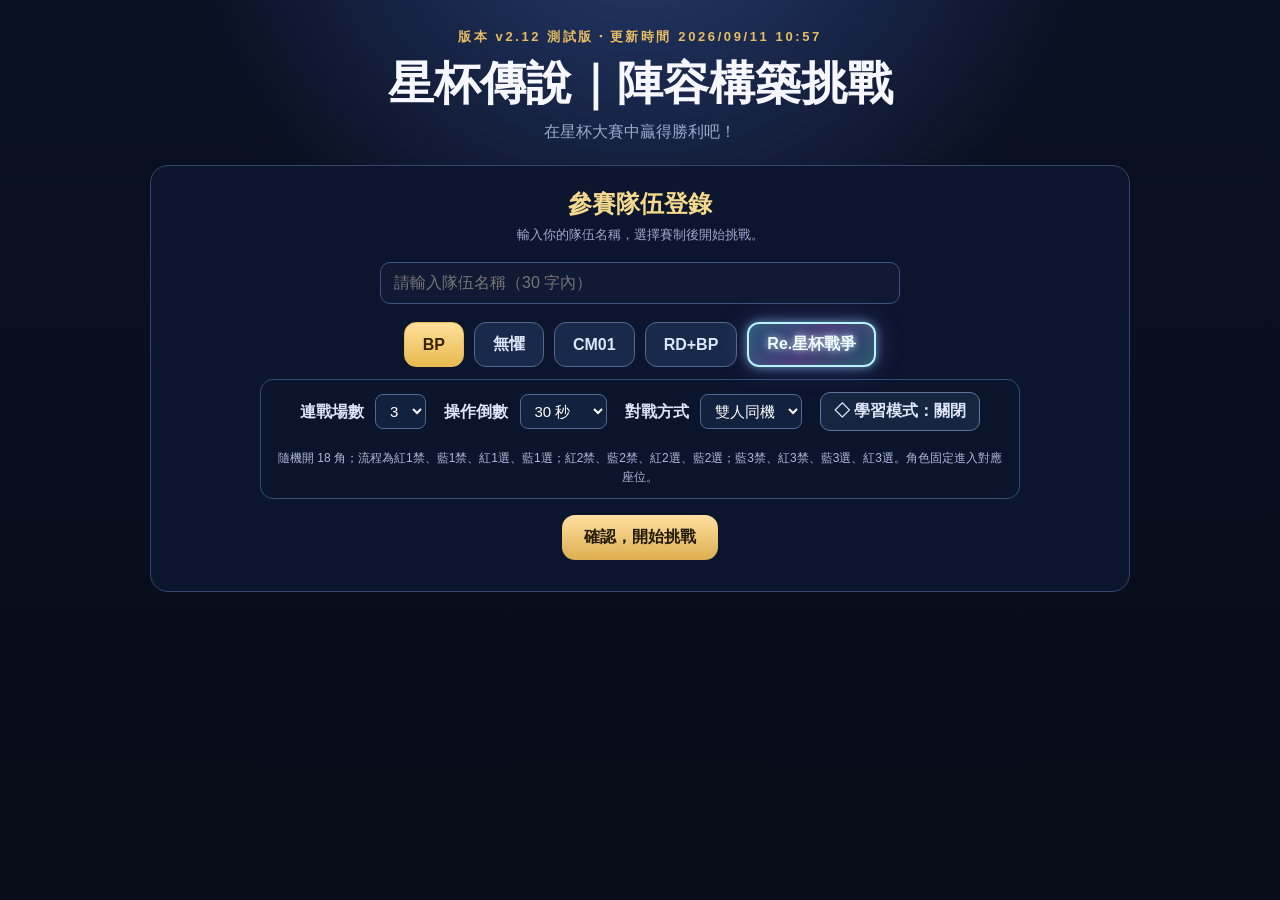
==== index.html @ fc9b41c1 "Normalize Re Cup team data and recover match loading (index.html)" ====
<!doctype html>
<html lang="zh-Hant">
<head>
<meta charset="utf-8">
<meta name="viewport" content="width=device-width,initial-scale=1">
<title>星杯傳說｜選角測試版 v2.12</title>
<style>
:root{--bg:#091022;--panel:#121c38;--line:#33456d;--gold:#e7bd63;--gold2:#ffe3a6;--text:#f7f8ff;--muted:#9da9ca;--green:#91e4bd}
*{box-sizing:border-box} body{margin:0;min-height:100vh;color:var(--text);font-family:-apple-system,BlinkMacSystemFont,"Segoe UI","Noto Sans TC","PingFang TC",sans-serif;background:radial-gradient(circle at 50% -15%,#293e73 0,transparent 38%),linear-gradient(180deg,#091022,#070c18)}
button{font:inherit} .app{max-width:1150px;margin:auto;padding:28px 18px 60px} header{text-align:center;margin-bottom:22px}
.eyebrow{color:var(--gold);font-size:13px;letter-spacing:.2em;font-weight:900} h1{font-size:clamp(28px,5vw,46px);margin:7px 0} header p{color:var(--muted);margin:0}
.panel{background:linear-gradient(180deg,rgba(20,31,61,.97),rgba(10,16,33,.98));border:1px solid rgba(255,255,255,.09);border-radius:22px;padding:20px;box-shadow:0 20px 70px rgba(0,0,0,.35)}
.topbar{display:flex;justify-content:space-between;gap:12px;align-items:center;flex-wrap:wrap} .round{font-size:22px;font-weight:950} .round span{color:var(--gold2)} .small{color:var(--muted);font-size:13px}
.offer-title{text-align:center;margin:25px 0 15px;color:var(--gold2);font-weight:900} .offers{display:grid;grid-template-columns:repeat(5,1fr);gap:14px}
.card{border:1px solid #35466f;background:linear-gradient(180deg,#1b294d,#111a33);border-radius:18px;padding:12px 9px;color:white;cursor:pointer;transition:.16s;position:relative}
.card:hover{transform:translateY(-4px);border-color:var(--gold)} .card.selected{border-color:var(--gold);box-shadow:0 0 0 3px rgba(231,189,99,.12)}
.avatar{width:100px;height:100px;border-radius:50%;overflow:hidden;margin:auto;border:3px solid #52638e;background:#25365e} .avatar img,.mini img,.final-card img{width:100%;height:100%;object-fit:cover}
.name{font-weight:950;text-align:center;margin-top:8px} .stat{font-size:11px;color:#aeb9d8;text-align:center;margin-top:5px} .pickmark{position:absolute;right:8px;top:8px;display:none;background:var(--gold);color:#241b08;border-radius:50%;width:25px;height:25px;place-items:center;font-weight:1000} .selected .pickmark{display:grid}
.divider{height:1px;background:linear-gradient(90deg,transparent,#42537e,transparent);margin:26px 0} .seat-title{font-weight:900;margin-bottom:12px}
.seats{display:grid;grid-template-columns:repeat(3,1fr);gap:14px} .seat{min-height:158px;border:1px dashed #46577d;border-radius:17px;padding:12px;display:flex;align-items:center;justify-content:center;text-align:center;background:rgba(5,9,20,.22)} .seat.available{border-color:var(--gold);cursor:pointer;background:rgba(231,189,99,.06)} .seat.available:hover{background:rgba(231,189,99,.12)} .seat.filled{border-style:solid}
.mini{width:74px;height:74px;border-radius:50%;overflow:hidden;margin:auto;border:2px solid #6576a3} .num{color:var(--gold);font-size:12px;font-weight:950} .sname{font-size:17px;font-weight:950;margin-top:6px} .instruction{text-align:center;min-height:28px;color:var(--gold2);font-weight:800;margin-top:17px}
.actions{display:flex;justify-content:center;gap:12px;margin-top:18px} .btn{border:0;border-radius:13px;padding:12px 22px;font-weight:950;cursor:pointer} .primary{background:linear-gradient(180deg,#ffe0a0,#dcae50);color:#231a08} .secondary{background:#263556;color:#f3f6ff;border:1px solid #50618d} .hidden{display:none!important}
.final-team{display:grid;grid-template-columns:repeat(3,1fr);gap:12px;margin:22px auto;max-width:680px} .final-card{border:1px solid #394b74;border-radius:15px;padding:11px;background:#151f3c;text-align:center} .final-card img{width:70px;height:70px;border-radius:50%;border:2px solid #697ba7}
.score-ring{width:190px;height:190px;border-radius:50%;margin:20px auto 14px;display:grid;place-items:center;position:relative;background:conic-gradient(var(--gold) var(--pct),#24304d 0)} .score-ring:after{content:"";position:absolute;inset:12px;border-radius:50%;background:#101936} .score-number{position:relative;z-index:2;font-size:50px;font-weight:1000;color:var(--gold2)} .score-number small{font-size:19px;color:var(--muted)} .grade{font-size:28px;font-weight:1000;text-align:center} .feedback{max-width:720px;margin:10px auto;color:#c4cdec;line-height:1.7;text-align:center}
.breakdown{max-width:690px;margin:22px auto} .row{display:grid;grid-template-columns:125px 1fr 48px;gap:10px;align-items:center;margin:11px 0} .bar{height:9px;background:#25314d;border-radius:99px;overflow:hidden} .fill{height:100%;background:linear-gradient(90deg,#9ca9ca,#e7bd63)} .formula{max-width:760px;margin:18px auto 0;padding:13px;border-radius:12px;background:#0c142c;color:#8f9dbc;font-size:12px;line-height:1.6;text-align:center}
@media(max-width:760px){.offers{grid-template-columns:repeat(2,1fr)}.offers .card:last-child{grid-column:1/-1;max-width:50%;width:100%;justify-self:center}.seats,.final-team{grid-template-columns:1fr}}

.team-choice{display:flex;justify-content:center;gap:14px;margin:20px 0 6px;flex-wrap:wrap}
.team-btn{min-width:150px;padding:13px 24px;border-radius:14px;border:2px solid transparent;font-weight:950;cursor:pointer;color:#fff;transition:.16s}
.team-btn.red{background:linear-gradient(180deg,#7b2331,#43131d);border-color:#a94555}
.team-btn.blue{background:linear-gradient(180deg,#244d85,#122b50);border-color:#4d75ad}
.team-btn.active{box-shadow:0 0 0 3px rgba(255,255,255,.12),0 8px 22px rgba(0,0,0,.28);transform:translateY(-2px)}
.team-btn.red.active{border-color:#ff8b9e}.team-btn.blue.active{border-color:#79b6ff}
.team-note{text-align:center;color:#97a5c7;font-size:12px;margin-top:7px}
.table-wrap{margin-top:22px}.table-label{text-align:center;font-weight:900;color:var(--gold2);margin-bottom:12px}
.seat-map{position:relative;width:min(760px,92vw);aspect-ratio:1.18/1;margin:0 auto 26px}
.seat-orbit{position:absolute;inset:8% 8% 7%;border:10px solid rgba(231,189,99,.18);border-radius:50%}
.turn-arrow{position:absolute;left:45%;bottom:2.5%;font-size:38px;color:rgba(231,189,99,.72);transform:rotate(-8deg)}
.map-seat{position:absolute;width:118px;min-height:118px;border-radius:50%;transform:translate(-50%,-50%);display:flex;align-items:center;justify-content:center;text-align:center;border:3px solid;box-shadow:0 10px 24px rgba(0,0,0,.28);padding:8px;z-index:2}
.map-seat.red{background:linear-gradient(180deg,#762536,#40141e);border-color:#cf6677}
.map-seat.blue{background:linear-gradient(180deg,#26558f,#132e56);border-color:#6697d2}
.map-seat.mine{box-shadow:0 0 0 5px rgba(231,189,99,.25),0 10px 24px rgba(0,0,0,.3);border-color:var(--gold)}
.map-seat.available{cursor:pointer;animation:pulseSeat 1.5s ease-in-out infinite}.map-seat.available:hover{filter:brightness(1.15)}
.map-seat .seat-avatar{width:54px;height:54px;border-radius:50%;overflow:hidden;margin:0 auto 3px;border:2px solid rgba(255,255,255,.6)}
.map-seat .seat-avatar img{width:100%;height:100%;object-fit:cover}
.map-seat .seat-code{font-size:13px;font-weight:1000}.map-seat .seat-char{font-size:12px;font-weight:850;margin-top:2px;white-space:nowrap;overflow:hidden;text-overflow:ellipsis;max-width:94px}
.first-tag{position:absolute;top:-13px;left:50%;transform:translateX(-50%);white-space:nowrap;padding:3px 9px;border-radius:999px;background:#f1c86a;color:#281b05;font-size:9px;font-weight:1000;letter-spacing:.05em;border:2px solid #ffe7a6}
.map-seat.opp{opacity:.50;filter:saturate(.55)}.map-seat.opp .seat-char{color:#bbc4dd}
.pos-r1{left:73%;top:82%}.pos-b1{left:91%;top:50%}.pos-b2{left:73%;top:17%}.pos-r2{left:27%;top:17%}.pos-b3{left:9%;top:50%}.pos-r3{left:27%;top:82%}
.map-center{position:absolute;left:50%;top:50%;transform:translate(-50%,-50%);width:36%;height:26%;border-radius:50%;display:flex;flex-direction:column;align-items:center;justify-content:center;border:2px solid #46577d;background:rgba(10,17,35,.84);text-align:center;padding:12px}
.map-center b{color:var(--gold2);font-size:18px}.map-center span{color:#8897bb;font-size:11px;margin-top:5px}
@keyframes pulseSeat{0%,100%{box-shadow:0 0 0 3px rgba(231,189,99,.18)}50%{box-shadow:0 0 0 8px rgba(231,189,99,.05)}}
@media(max-width:650px){.seat-map{width:96vw;margin-left:50%;transform:translateX(-50%);aspect-ratio:1/1}.map-seat{width:86px;min-height:86px;padding:5px}.map-seat .seat-avatar{width:40px;height:40px}.map-seat .seat-code{font-size:11px}.map-seat .seat-char{font-size:10px;max-width:70px}.first-tag{font-size:7px;padding:2px 5px}.seat-orbit{border-width:6px}.map-center{width:34%;height:24%}.map-center b{font-size:13px}.map-center span{font-size:9px}}


.profile-panel{max-width:980px;margin:0 auto 18px;padding:22px;border:1px solid #34466e;border-radius:18px;background:rgba(12,22,46,.94)}
.profile-panel h2{text-align:center;margin:0 0 6px;color:#f5d98c}
.profile-panel .sub{text-align:center;color:#9da9ca;font-size:13px;margin-bottom:18px}
.profile-name{display:flex;gap:10px;max-width:520px;margin:0 auto 18px}
.profile-name input{flex:1;background:#101a34;border:1px solid #40537e;border-radius:10px;color:#fff;padding:11px 13px;font-size:16px}
.favorite-title{text-align:center;font-weight:900;margin-bottom:10px}
.favorite-grid{display:grid;grid-template-columns:repeat(auto-fit,minmax(86px,1fr));gap:9px;max-height:390px;overflow:auto;padding:4px}
.favorite-card{border:1px solid #33466f;background:#15213f;border-radius:12px;color:#fff;padding:8px 5px;cursor:pointer;text-align:center}
.favorite-card img{width:58px;height:58px;border-radius:50%;object-fit:cover;background:#26385f}
.favorite-card span{display:block;font-size:12px;margin-top:5px;font-weight:800}
.favorite-card.selected{border-color:#e7bd63;box-shadow:0 0 0 2px rgba(231,189,99,.18);background:#243052}
.profile-actions{text-align:center;margin-top:16px}
.player-score-title{text-align:center;font-size:17px;font-weight:900;color:#e7edf9;margin:14px auto 2px;line-height:1.55}
.history-wall{display:block;margin-top:8px;color:#d6b76c;font-weight:850}
.feedback.tier-gold,.feedback.tier-silver,.feedback.tier-bronze{display:block;width:fit-content;max-width:min(820px,90%);margin:8px auto 14px;padding:8px 18px 9px;border-radius:10px;line-height:1.45;text-align:center}
.feedback.tier-gold{color:#FFD76A;border:1.5px solid rgba(255,215,106,.82);background:rgba(255,215,106,.075);box-shadow:0 0 12px rgba(255,215,106,.13)}
.feedback.tier-silver{color:#F1F5FC;border:1.5px solid rgba(207,221,241,.78);background:rgba(207,221,241,.075);box-shadow:0 0 12px rgba(207,221,241,.12)}
.feedback.tier-bronze{color:#D99355;border:1.5px solid rgba(217,147,85,.82);background:rgba(217,147,85,.075);box-shadow:0 0 12px rgba(217,147,85,.12)}


.restart-actions{margin-bottom:0!important}
.restart-help{
  position:relative;
  display:block;
  clear:both;
  width:100%;
  box-sizing:border-box;
  text-align:center;
  color:#8f9bbb;
  font-size:11px;
  line-height:1.65;
  margin:10px auto 18px;
  padding:0 16px;
}


.bond-dialogue{
  min-height:18px;
  margin:2px auto 12px;
  padding:0 18px;
  text-align:center;
  font-size:12px;
  line-height:1.55;
  color:#8795b8;
  font-weight:500;
  max-width:820px;
}
.bond-dialogue:empty{display:none}
.final-card.team-red{
  background:linear-gradient(180deg,rgba(91,22,35,.96),rgba(50,17,28,.96));
  border:1.5px solid #b64b5b;
  box-shadow:0 0 0 1px rgba(182,75,91,.12), inset 0 0 24px rgba(145,37,52,.15);
}
.final-card.team-blue{
  background:linear-gradient(180deg,rgba(18,48,88,.96),rgba(13,31,61,.96));
  border:1.5px solid #3e73b6;
  box-shadow:0 0 0 1px rgba(62,115,182,.12), inset 0 0 24px rgba(45,98,165,.14);
}
.final-card.team-red img{border-color:#d46a75}
.final-card.team-blue img{border-color:#5b8fce}
.final-card .team-seat-label{
  color:#f0c75b;
  font-size:18px;
  line-height:1;
  font-weight:1000;
  letter-spacing:.05em;
  margin-bottom:8px;
}


.mode-switch{display:flex;gap:10px;justify-content:center;margin:14px auto 12px;flex-wrap:wrap}
.mode-btn{border:1px solid #53678f;background:#18294a;color:#dce5fa;border-radius:12px;padding:10px 18px;font-weight:800;cursor:pointer}
.mode-btn.active{background:linear-gradient(180deg,#ffe09a,#e8b94f);color:#342307;border-color:#e9bc57}
.chain-config{max-width:600px;margin:8px auto 14px;padding:12px 14px;border:1px solid #334b76;border-radius:13px;background:rgba(9,20,42,.45)}
.chain-config.hidden{display:none}
.chain-config-row{display:flex;align-items:center;justify-content:center;gap:10px;flex-wrap:wrap}
.chain-config select,.chain-config input{font-size:15px;padding:7px 9px;border-radius:8px;border:1px solid #53678f;background:#101f3d;color:#fff}
.chain-status{max-width:900px;margin:0 auto 13px;padding:10px 14px;border:1px solid #405986;border-radius:12px;background:rgba(8,18,38,.72);color:#d7e0f4;text-align:center}
.chain-status b{color:#f0c75b}
.chain-result{max-width:900px;margin:14px auto;padding:15px;border:1px solid #405986;border-radius:14px;background:rgba(8,18,38,.76)}
.chain-battle{display:grid;grid-template-columns:1fr auto 1fr;gap:12px;align-items:center;margin:12px 0}
.chain-side{padding:11px;border:1px solid #405986;border-radius:12px;text-align:center}
.chain-side.player{background:rgba(37,76,132,.18)}
.chain-side.cpu{background:rgba(121,45,62,.16)}
.chain-avatars{display:flex;justify-content:center;gap:6px;margin:7px 0}
.chain-avatars img{width:48px;height:48px;object-fit:cover;border-radius:50%;border:2px solid #6176a5}
.chain-score{font-size:32px;font-weight:1000;color:#ffe09a}
.chain-vs{font-weight:1000;color:#8795b8}
.chain-win{color:#f0c75b;font-weight:900}
.chain-lose{color:#ff91a3;font-weight:900}
.chain-history{max-width:900px;margin:14px auto}
.chain-history table{width:100%;border-collapse:collapse;font-size:13px}
.chain-history th,.chain-history td{border-bottom:1px solid #263a60;padding:8px 5px;text-align:center}
.chain-history th{color:#f0c75b}
@media(max-width:760px){
 .chain-battle{grid-template-columns:1fr;gap:6px}.chain-vs{display:none}
 .chain-history{overflow-x:auto}.chain-history table{min-width:560px}
}


.chain-opponent-msg{
  min-height:28px;margin:8px auto 4px;text-align:center;
  color:#ffb8c4;font-size:15px;font-weight:900;letter-spacing:.02em
}
.chain-trash{
  margin:12px auto 4px;padding:12px 14px;max-width:720px;
  border-radius:10px;background:rgba(255,255,255,.035);
  color:#cbd5ec;text-align:center
}
.chain-main-comment{
  color:#f3f5fb;font-size:20px;line-height:1.5;font-weight:900;
  margin:0 auto 8px;
}
.chain-role-talks{
  color:#8795b8;font-size:12px;line-height:1.65;font-weight:500;
}
.chain-role-talks div{margin:1px 0}
@media(max-width:760px){
 .chain-main-comment{font-size:18px}
 .chain-role-talks{font-size:11px}
}
.chain-final-summary{
  margin:16px auto 4px;max-width:720px;padding:16px 14px;
  border:1px solid #53678f;border-radius:14px;background:rgba(12,27,55,.78);text-align:center
}
.chain-final-score{font-size:54px;font-weight:1000;color:#ffe09a;line-height:1}
.chain-final-grade{font-size:25px;font-weight:1000;color:#fff;margin-top:8px}
.chain-final-talk{font-size:14px;color:#cbd5ec;line-height:1.5;margin-top:9px}
@media(max-width:760px){
 .chain-opponent-msg{font-size:13px}
 .chain-final-score{font-size:46px}
}


/* 6連選 V3：對方選角時固定版面，避免畫面跳動 */
#draftArea{position:relative}
#offers{
  min-height:170px;
  align-content:start;
}
#offers.cpu-waiting{
  pointer-events:none;
  opacity:.42;
  filter:saturate(.75);
}
.chain-turn-overlay{
  position:absolute;
  left:50%;
  transform:translateX(-50%);
  top:56px;
  z-index:20;
  min-width:260px;
  max-width:80%;
  padding:10px 16px;
  border:1px solid #5a6d95;
  border-radius:12px;
  background:rgba(7,16,31,.94);
  color:#f7f8ff;
  font-size:15px;
  font-weight:900;
  text-align:center;
  box-shadow:0 10px 28px rgba(0,0,0,.28);
}
.chain-turn-overlay.hidden{display:none}
@media(max-width:760px){
  #offers{min-height:400px}
  .chain-turn-overlay{top:44px;font-size:13px;min-width:220px}
}


.chain-top-status{position:absolute;right:18px;top:14px;z-index:5;padding:7px 10px;border:1px solid #405986;border-radius:10px;background:rgba(7,16,31,.78);color:#cbd5ec;font-size:12px;font-weight:800}
.chain-top-status b{color:#f0c75b}.chain-side.red{background:rgba(110,27,43,.25);border-color:#a84557}.chain-side.blue{background:rgba(24,67,119,.25);border-color:#3d78bc}
.chain-side .side-title{font-weight:900;color:#f7f8ff}.chain-side .side-result{font-size:12px;margin-top:4px;font-weight:900}.chain-side .side-result.win{color:#f0c75b}.chain-side .side-result.lose{color:#ff91a3}.chain-side .side-result.draw{color:#cbd5ec}
.chain-score-detail{font-size:11px;color:#8795b8;margin-top:4px}.chain-history .mini-team{display:flex;justify-content:center;gap:3px;min-width:112px}.chain-history .mini-team img{width:25px;height:25px;object-fit:cover;border-radius:50%;border:1px solid #60749e}
.chain-final-summary .final-formula-note{font-size:11px;color:#7f8dad;margin-top:8px;line-height:1.45}.chain-save-wrap{margin-top:12px}
@media(max-width:760px){.chain-top-status{position:static;margin:0 auto 8px;width:max-content;max-width:92%;text-align:center}}

/* 6連選 V5：隊名、我方細框、賽事總結 */
.chain-side.mine-side{box-shadow:inset 0 0 0 1px rgba(240,199,91,.82)}
.chain-history .mine-cell{
  position:relative;
  box-shadow:inset 0 0 0 .7px rgba(240,199,91,.92);
  border-radius:4px;
}
.chain-history .mine-score{
  box-shadow:inset 0 0 0 .7px rgba(240,199,91,.92);
  border-radius:4px;
}
.chain-team-name{font-size:12px;font-weight:900;margin-top:2px}
.chain-team-name.red{color:#ff9dad}.chain-team-name.blue{color:#8fc5ff}
.chain-final-story{
  max-width:820px;margin:14px auto 0;padding:13px 15px;border-top:1px solid #2b4068;
  color:#cbd5ec;font-size:13px;line-height:1.72;text-align:left
}
.chain-rank{
  margin:12px auto 4px;font-size:20px;font-weight:1000;color:#f0c75b;text-align:center
}
.chain-rank strong{font-size:30px;color:#ffe09a}
.chain-rank-note{font-size:12px;color:#8e9aba;text-align:center;margin-top:5px}


/* V9 Mobile layout */
@media(max-width:640px){
 .app{padding:12px 8px 36px}
 .panel{padding:12px;border-radius:15px}
 header{margin-bottom:12px}.eyebrow{font-size:10px;letter-spacing:.09em}
 h1{font-size:28px}
 .offers{grid-template-columns:repeat(2,minmax(0,1fr));gap:8px}
 .card{padding:8px 4px;border-radius:12px}.avatar{width:72px;height:72px}.name{font-size:13px}
 .favorite-grid{grid-template-columns:repeat(4,minmax(0,1fr));gap:6px;max-height:52vh}
 .favorite-card{min-width:0;padding:6px 2px}.favorite-card img{width:46px;height:46px}.favorite-card span{font-size:10px}
 .final-team{grid-template-columns:repeat(3,minmax(0,1fr));gap:6px}.final-card{padding:7px 3px}.final-card img{width:52px;height:52px}
 .score-ring{width:160px;height:160px}
 .chain-result{padding:9px;margin:8px auto}.chain-side{padding:8px 5px}.chain-avatars img{width:42px;height:42px}
 .chain-history{overflow-x:auto;-webkit-overflow-scrolling:touch}.chain-history table{min-width:520px;font-size:11px}
 .chain-main-comment{font-size:18px}.chain-role-talks{font-size:11px}
 .profile-actions{display:flex;flex-wrap:wrap;justify-content:center;gap:8px}
 .profile-actions .btn{min-width:0}
}
@media(max-width:390px){
 .favorite-grid{grid-template-columns:repeat(3,minmax(0,1fr))}
 .offers{grid-template-columns:repeat(2,minmax(0,1fr))}
 .chain-avatars img{width:38px;height:38px}
}


.chain-history td{position:relative}
.match-mark{position:absolute;right:6px;bottom:5px;display:block;font-size:20px;line-height:1;background:none;border:0;outline:0;box-shadow:none}
.match-mark.win{color:inherit}
.match-mark.lose{color:inherit}
.match-mark.draw{color:inherit}
@media(max-width:640px){
 .match-mark{position:absolute;right:6px;bottom:5px;display:block;font-size:20px;line-height:1;background:none;border:0;outline:0;box-shadow:none}
}

.gap-verdict{font-size:22px;font-weight:800;color:#f4f6ff;margin:0 0 10px;line-height:1.4}

.favorite-draft-badge{
 position:absolute;left:16px;top:14px;z-index:12;
 display:flex;align-items:center;gap:8px;padding:6px 10px 6px 6px;
 border:1px solid rgba(240,199,91,.55);border-radius:999px;
 background:rgba(8,19,42,.88);box-shadow:0 6px 20px rgba(0,0,0,.22);
 color:#ffe09a;font-size:12px;font-weight:900;backdrop-filter:blur(5px)
}
.favorite-draft-badge img{
 width:38px;height:38px;border-radius:50%;object-fit:cover;
 border:2px solid #f0c75b
}
.favorite-draft-badge .fav-mini-label{font-size:9px;color:#9eabd0;display:block;font-weight:700}
@media(max-width:640px){
 .favorite-draft-badge{left:8px;top:8px;padding:4px 8px 4px 4px;font-size:10px}
 .favorite-draft-badge img{width:30px;height:30px}
}


.aud-line{margin:3px 0;font-size:12px;line-height:1.55}
.aud-line.normal{color:#8f9bbb}
.aud-line.bond{color:#a9dcff;text-shadow:0 0 10px rgba(105,184,255,.16)}
.aud-line.achievement.gold{color:#ffd76a;font-weight:900}
.aud-line.achievement.silver{color:#e1e7f3;font-weight:900}
.aud-line.achievement.bronze{color:#d9a46e;font-weight:900}
.achievement-list{margin:16px auto 6px;max-width:780px;text-align:left}
.achievement-list-title{text-align:center;color:#cbd5ec;font-weight:900;margin-bottom:8px}
.achievement-box{padding:9px 12px;border-radius:9px;margin:7px 0;font-weight:900}
.achievement-box.gold{color:#ffd76a;border:1px solid #d7a928;background:rgba(196,145,21,.08)}
.achievement-box.silver{color:#e6ebf5;border:1px solid #9da9bd;background:rgba(180,190,205,.06)}
.achievement-box.bronze{color:#e0a36b;border:1px solid #a76e3f;background:rgba(156,86,36,.07)}


.champion-celebration{
 position:relative;overflow:hidden;margin:0 auto 18px;padding:20px 16px 18px;
 border:1px solid rgba(255,215,94,.65);border-radius:18px;
 background:radial-gradient(circle at 50% 32%,rgba(255,207,75,.20),rgba(13,32,67,.05) 48%,rgba(5,15,32,.0) 72%);
 box-shadow:0 0 32px rgba(255,195,48,.13),inset 0 0 26px rgba(255,215,90,.06);
 text-align:center
}
.champion-title{font-size:28px;font-weight:1000;color:#ffe28b;text-shadow:0 0 18px rgba(255,206,75,.42)}
.champion-sub{font-size:13px;color:#f5d99a;margin-top:3px}
.champion-visual{display:flex;align-items:center;justify-content:center;gap:18px;margin:12px 0 4px}
.champion-cup{width:118px;height:138px;object-fit:contain;filter:drop-shadow(0 0 16px rgba(255,196,42,.38));animation:cupFloat 2.3s ease-in-out infinite}
.champion-fav-wrap{position:relative}
.champion-fav{width:92px;height:92px;object-fit:cover;border-radius:50%;border:3px solid #f4c850;box-shadow:0 0 22px rgba(255,210,71,.33)}
.champion-fav-name{color:#fff1bd;font-weight:900;margin-top:6px}
.champion-spark{position:absolute;color:#ffd35b;animation:spark 1.8s ease-in-out infinite;opacity:.5}
@keyframes cupFloat{0%,100%{transform:translateY(0) rotate(-1deg)}50%{transform:translateY(-8px) rotate(1deg)}}
@keyframes spark{0%,100%{transform:scale(.7);opacity:.25}50%{transform:scale(1.35);opacity:1}}
@media(max-width:640px){
 .champion-title{font-size:22px}.champion-cup{width:90px;height:108px}.champion-fav{width:70px;height:70px}
 .champion-visual{gap:10px}
}


.test-effect-banner{
 margin:0 auto 12px;max-width:900px;padding:9px 14px;border-radius:12px;
 border:1px solid rgba(197,132,255,.55);background:rgba(91,44,140,.15);
 color:#e9d7ff;text-align:center;font-weight:900;font-size:13px
}
.test-effect-guide{
 margin:4px auto 12px;max-width:820px;padding:11px 14px;border-radius:12px;
 border:1px solid rgba(255,205,84,.55);background:rgba(255,201,56,.07);
 color:#fff1b8;text-align:center;line-height:1.55
}
.test-effect-guide .test-title{font-weight:1000;color:#ffd969;font-size:15px}
.test-effect-guide .test-seats{margin-top:5px;color:#dce6ff;font-size:12px}
.test-effect-guide .test-next{margin-top:6px;font-weight:900;color:#9ed4ff}
.test-recommended-card{
 outline:3px solid #ffd45a!important;box-shadow:0 0 24px rgba(255,208,68,.55)!important;
 position:relative
}
.test-recommended-card:after{
 content:"";position:absolute;left:50%;top:3px;transform:translateX(-50%);
 background:#ffd45a;color:#271a00;font-size:9px;font-weight:1000;padding:2px 5px;border-radius:999px;
 white-space:nowrap
}
.test-target-seat{
 outline:3px solid #7bd8ff!important;box-shadow:0 0 22px rgba(80,195,255,.45)!important
}
.test-effect-note{
 color:#d6c2f5;font-size:11px;text-align:center;margin-top:6px
}




.boss-ending{max-width:840px;margin:18px auto;padding:18px 22px;border-radius:16px;font-weight:850;line-height:1.75;text-align:center;background:rgba(19,29,54,.92)}
.boss-ending-label{font-size:12px;letter-spacing:.15em;margin-bottom:7px;opacity:.9}
.boss-ending.gold{border:2px solid #d7a92f;color:#ffe099;box-shadow:0 0 24px rgba(231,189,99,.16)}
.boss-ending.diamond{border:2px solid #9ee9ff;color:#dcf8ff;box-shadow:0 0 28px rgba(110,224,255,.30),inset 0 0 18px rgba(110,224,255,.08)}
.boss-ending.defeat{border:1px solid #7d5970;color:#e5c9dc}
.favorite-neglect-egg{max-width:760px;margin:18px auto;display:flex;gap:14px;align-items:center;text-align:left;padding:14px 18px;border:1px solid #6d5a83;border-radius:16px;background:rgba(34,25,54,.78);color:#eadff5;line-height:1.65}
.favorite-neglect-egg img{width:64px;height:64px;border-radius:50%;object-fit:cover;border:2px solid #ac8bc9;flex:0 0 auto}
.favorite-neglect-name{font-weight:1000;color:#d7b9ed;margin-bottom:3px}


/* 十四週年幻想杯活動測試版 */
.event-chain-config{border-color:rgba(240,199,91,.62);background:linear-gradient(180deg,rgba(33,45,75,.88),rgba(13,28,57,.92));box-shadow:0 0 22px rgba(240,199,91,.08);text-align:center}
.event-notice-title{color:#ffe06f;font-size:17px;font-weight:1000;letter-spacing:.05em;text-shadow:0 0 13px rgba(255,213,80,.36);margin-bottom:9px}
.event-notice-line{color:#ffd95c;font-size:14px;font-weight:900;line-height:1.72;text-shadow:0 0 10px rgba(255,211,70,.22)}
#chainModeBtn.fantasy-cup-active,#reModeBtn.re-cup-active{
 border:2px solid #b9f3ff!important;
 color:#effdff!important;
 background:linear-gradient(135deg,rgba(79,199,255,.34),rgba(174,120,255,.34),rgba(82,229,255,.28))!important;
 box-shadow:0 0 10px rgba(135,232,255,.55),0 0 26px rgba(151,120,255,.34),inset 0 0 16px rgba(255,255,255,.12)!important;
 text-shadow:0 0 9px rgba(219,250,255,.95);
}
.chain-final-actions{display:grid;grid-template-columns:repeat(3,minmax(0,1fr));gap:10px;max-width:720px;margin:16px auto 0}
.chain-final-actions .btn{width:100%;margin:0;white-space:nowrap}
@media(max-width:620px){.chain-final-actions{grid-template-columns:repeat(3,minmax(0,1fr));gap:6px}.chain-final-actions .btn{padding-left:6px;padding-right:6px;font-size:12px}}
.championship-banner{max-width:680px;margin:6px auto 2px;padding:8px 18px;display:flex;align-items:center;justify-content:center;gap:22px;color:#ffe28c;font-size:19px;font-weight:1000;letter-spacing:.12em;border-top:1px solid rgba(240,199,91,.34);border-bottom:1px solid rgba(240,199,91,.34);background:linear-gradient(90deg,transparent,rgba(240,199,91,.07),transparent);text-shadow:0 0 14px rgba(240,199,91,.42)}
.championship-banner.hidden{display:none}.champ-cup{font-size:28px;filter:drop-shadow(0 0 8px rgba(255,211,82,.38))}
#gamePanel.boss-match{box-shadow:0 0 0 1px rgba(240,199,91,.28),0 0 34px rgba(240,199,91,.08)}
#gamePanel.boss-match .chain-status{border-color:#a98734;background:rgba(50,39,18,.28)}
#gamePanel.boss-match .chain-top-status{border-color:#a98734;color:#ffe8a7;box-shadow:0 0 14px rgba(240,199,91,.12)}
#gamePanel.boss-match .chain-opponent-msg{color:#8fd4ff!important;font-size:17px;text-shadow:0 0 12px rgba(85,174,255,.34)}
#gamePanel.boss-match .chain-turn-overlay{border-color:#c59c35;color:#ffe9a7;box-shadow:0 10px 28px rgba(0,0,0,.28),0 0 18px rgba(240,199,91,.14)}
.boss-ending.defeat{border:2px solid #cbd6e7!important;color:#f0f5ff!important;background:linear-gradient(180deg,rgba(180,194,216,.10),rgba(19,29,54,.94))!important;box-shadow:0 0 24px rgba(205,219,240,.18),inset 0 0 18px rgba(225,235,250,.05)!important}
.boss-ending.gold{border:2px solid #e0b83c!important;box-shadow:0 0 28px rgba(231,189,99,.22),inset 0 0 18px rgba(231,189,99,.06)!important}
.boss-ending.diamond{border:2px solid #a6efff!important;background:linear-gradient(135deg,rgba(111,218,255,.09),rgba(177,132,255,.08),rgba(19,29,54,.94))!important;box-shadow:0 0 34px rgba(110,224,255,.34),0 0 18px rgba(190,145,255,.18),inset 0 0 22px rgba(110,224,255,.08)!important}
@media(max-width:760px){.event-notice-title{font-size:15px}.event-notice-line{font-size:12px}.championship-banner{font-size:15px;gap:12px;padding:7px 10px}.champ-cup{font-size:22px}#gamePanel.boss-match .chain-opponent-msg{font-size:14px}}

</style>
<style id="ios-save-style">
#iosSaveOverlay{position:fixed;inset:0;background:rgba(4,8,18,.94);z-index:99999;display:none;align-items:center;justify-content:center;flex-direction:column;padding:18px;box-sizing:border-box}
#iosSaveOverlay.show{display:flex}
#iosSaveOverlay img{max-width:96vw;max-height:78vh;object-fit:contain;border-radius:12px;box-shadow:0 8px 40px rgba(0,0,0,.45)}
#iosSaveOverlay .ios-tip{color:#fff;text-align:center;margin:12px 0 8px;font-size:15px;line-height:1.55}
#iosSaveOverlay button{font:inherit;padding:9px 22px;border:1px solid rgba(255,255,255,.35);border-radius:999px;background:#17213a;color:#fff}
</style>
</head>
<body><div class="app">
<header><div class="eyebrow">版本 v2.12 測試版・更新時間 2026/09/11 10:57</div><h1>星杯傳說｜陣容構築挑戰</h1><p>在星杯大賽中贏得勝利吧！</p></header>

<section id="profilePanel" class="profile-panel">
  <h2>參賽隊伍登錄</h2>
  <div class="sub">輸入你的隊伍名稱，選擇賽制後開始挑戰。</div>
  <div class="profile-name"><input id="playerNameInput" maxlength="30" placeholder="請輸入隊伍名稱（30 字內）"></div>
  
<div class="mode-switch">
  <span class="hidden"><button type="button" id="normalModeBtn" class="mode-btn">選角測試</button><button type="button" id="chainModeBtn" class="mode-btn">十四週年幻想杯</button></span>
  <button type="button" class="mode-btn versus-mode-btn active" data-mode="bp">BP</button>
  <button type="button" class="mode-btn versus-mode-btn" data-mode="fearless">無懼</button>
  <button type="button" class="mode-btn versus-mode-btn" data-mode="cm01">CM01</button>
  <button type="button" class="mode-btn versus-mode-btn" data-mode="rdbp">RD+BP</button>
  <button type="button" id="reModeBtn" class="mode-btn versus-mode-btn re-cup-active" data-mode="re">Re.星杯戰爭</button>
</div>
<div id="chainConfig" class="chain-config hidden event-chain-config">
  <div class="event-notice-title">活動期間限定：</div>
  <div class="event-notice-line">夢母獅三遷隊將作為衛冕冠軍，等待玩家挑戰。</div>
  <div class="event-notice-line">當玩家五場全勝，就會強碰上屆冠軍『夢母獅三遷隊』，爭奪冠亞軍頭銜！</div>
</div>
<div id="versusConfig" class="chain-config versus-config">
  <label>連戰場數
    <select id="versusSeriesLength"><option>1</option><option>2</option><option selected>3</option><option>4</option><option>5</option></select>
  </label>
  <label>操作倒數
    <select id="versusTimer"><option value="0">不限時</option><option value="15">15 秒</option><option value="30" selected>30 秒</option><option value="45">45 秒</option><option value="60">60 秒</option></select>
  </label>
  <label>對戰方式
    <select id="versusBattleType"><option value="local">雙人同機</option><option value="ai">人機對戰</option></select>
  </label>
  <button type="button" id="versusLearningToggle" class="learning-toggle" aria-pressed="false">◇ 學習模式：關閉</button>
  <div id="versusRuleSummary" class="versus-rule-summary"></div>
</div>
<div id="reConfig" class="chain-config hidden re-config">
  <div class="event-notice-title">請選擇你的本命角色</div>
  <div id="favoriteGrid" class="favorite-grid"></div>
  <div class="re-fixed-rules">固定規則：無懼選角・五連戰・100 秒・人機對戰</div>
</div>
<div class="profile-actions"><button id="profileStartBtn" class="btn primary">確認，開始挑戰</button></div>
  <div id="profileError" style="text-align:center;color:#ff9daf;font-size:12px;margin-top:9px"></div>
</section>
<section id="gamePanel" class="panel hidden" style="position:relative">
<div id="testEffectGuide" class="test-effect-guide hidden"></div><div id="favoriteDraftBadge" class="favorite-draft-badge hidden"></div><div id="chainStatus" class="chain-status hidden"></div><div id="chainTopStatus" class="chain-top-status hidden"></div>
<div id="chainChampionshipBanner" class="championship-banner hidden"><span class="champ-cup">🏆</span><b>冠軍戰</b><span class="champ-cup">🏆</span></div>
<div id="chainOpponentMsg" class="chain-opponent-msg hidden"></div>
<div id="teamSetup">
  <div class="round" style="text-align:center">本次選擇為</div>
  <div id="randomTeamResult" style="text-align:center;font-size:34px;font-weight:1000;margin:18px 0 8px;color:var(--gold2)">抽選中…</div>
  <div class="team-note">紅藍雙方將依本場抽選結果進行構築。</div>
</div>
<div id="draftArea" class="hidden">
<div class="topbar"></div>
<div id="offerTurnTitle" class="offer-title">換你選角了</div><div id="chainTurnOverlay" class="chain-turn-overlay hidden"></div><div id="offers" class="offers"></div>
<div class="divider"></div>
<div class="table-wrap">
  <div class="table-label">座次配置</div>
  <div id="seatMap" class="seat-map">
    <div class="seat-orbit"></div>
    <div class="turn-arrow">➜</div>
    <div class="map-center"><b id="teamCenterText">紅隊構築中</b><span>紅1為 First Player，依座位順序行動</span></div>
  </div>
</div>
<div id="instruction" class="instruction">先選一位角色。</div>
<div class="actions"><button id="restartBtn" class="btn secondary">重新開始</button></div>
</div>
</section>

<section id="chainResultPanel" class="panel hidden">
  <div class="round" style="text-align:center">十四週年幻想杯・本場結算</div>
  <div id="chainBattle" class="chain-result"></div>
  <div id="chainHistory" class="chain-history"></div>
<div id="chainFinalSummary" class="chain-final-summary hidden"></div><div id="chainSaveWrap" class="chain-save-wrap hidden"><div class="chain-final-actions"><button id="chainSaveBtn" class="btn primary">儲存圖片</button><button id="chainAgainBtn" class="btn primary">再來一次</button><button id="chainNewProfileBtn" class="btn primary">創新角色</button></div></div>
  <div class="profile-actions">
    <button id="chainNextBtn" class="btn primary">下一場</button>
    
  </div>
</section>

<section id="versusPanel" class="panel hidden"></section>
<section id="resultPanel" class="panel hidden">
<div class="round" style="text-align:center">陣容評分完成</div><div id="playerScoreTitle" class="player-score-title"></div><div id="finalTeam" class="final-team"></div>
<div id="scoreRing" class="score-ring" style="--pct:0%"><div class="score-number"><span id="scoreNum">0</span><small>/100</small></div></div>
<div id="grade" class="grade"></div><div id="feedback" class="feedback"></div><div id="bondDialogue" class="bond-dialogue"></div><div id="breakdown" class="breakdown"></div>
<div class="actions restart-actions">
<button id="againBtn" class="btn primary">重新構築</button>
<button id="newProfileBtn" class="btn secondary">重新開始</button>
</div>
<div class="restart-help">重新構築會保留目前隊名、本命與本局姓名亂數；重新開始可重新輸入隊名及選擇本命。</div>
<div class="share-actions"><button id="downloadShareBtn" class="btn primary">儲存圖片</button></div>
</section></div>


<script>
const FORCE_FIRST_FIVE_WINS_FOR_TEST=true;

const TEST_EFFECT_MODE=false;
const testEffectPlan=[];
const characters=[{"id":1,"name":"風之劍聖","image":"assets/avatars/01.png","base":55.99,"tour":62.78,"pick":16,"ban":4},{"id":2,"name":"狂戰士","image":"assets/avatars/02.png","base":66.69,"tour":56.44,"pick":7,"ban":15},{"id":3,"name":"神箭手","image":"assets/avatars/03.png","base":64.97,"tour":57.78,"pick":12,"ban":8},{"id":4,"name":"封印師","image":"assets/avatars/04.png","base":57.39,"tour":61.17,"pick":12,"ban":1},{"id":5,"name":"暗殺者","image":"assets/avatars/05.png","base":54.54,"tour":55.62,"pick":7,"ban":2},{"id":6,"name":"聖女","image":"assets/avatars/06.png","base":63.79,"tour":56.22,"pick":8,"ban":8},{"id":7,"name":"天使","image":"assets/avatars/07.png","base":69.71,"tour":51.23,"pick":15,"ban":5},{"id":8,"name":"魔法少女","image":"assets/avatars/08.png","base":62.69,"tour":48.5,"pick":3,"ban":1},{"id":9,"name":"魔劍士","image":"assets/avatars/09.png","base":73.2,"tour":53.5,"pick":6,"ban":3},{"id":10,"name":"聖槍騎士","image":"assets/avatars/10.png","base":64.36,"tour":59.79,"pick":19,"ban":9},{"id":11,"name":"元素師","image":"assets/avatars/11.png","base":71.86,"tour":60.5,"pick":16,"ban":11},{"id":12,"name":"冒險家","image":"assets/avatars/12.png","base":66.8,"tour":70.31,"pick":17,"ban":26},{"id":13,"name":"瘟疫法師","image":"assets/avatars/13.png","base":61.23,"tour":60.44,"pick":10,"ban":8},{"id":14,"name":"仲裁者","image":"assets/avatars/14.png","base":54.36,"tour":53.89,"pick":8,"ban":2},{"id":15,"name":"神官","image":"assets/avatars/15.png","base":52.43,"tour":57.06,"pick":11,"ban":3},{"id":16,"name":"祈禱師","image":"assets/avatars/16.png","base":59.58,"tour":50.2,"pick":11,"ban":2},{"id":17,"name":"賢者","image":"assets/avatars/17.png","base":76.25,"tour":80.22,"pick":12,"ban":47},{"id":18,"name":"靈符師","image":"assets/avatars/18.png","base":55.76,"tour":57.04,"pick":8,"ban":0},{"id":19,"name":"劍帝","image":"assets/avatars/19.png","base":70.07,"tour":49.31,"pick":6,"ban":4},{"id":20,"name":"格鬥家","image":"assets/avatars/20.png","base":60.69,"tour":64.22,"pick":12,"ban":1},{"id":21,"name":"勇者","image":"assets/avatars/21.png","base":52.76,"tour":51.77,"pick":7,"ban":3},{"id":22,"name":"靈魂術士","image":"assets/avatars/22.png","base":62.85,"tour":61.13,"pick":15,"ban":17},{"id":23,"name":"血之巫女","image":"assets/avatars/23.png","base":59.19,"tour":64.0,"pick":10,"ban":26},{"id":24,"name":"蝶舞者","image":"assets/avatars/24.png","base":45.0,"tour":49.39,"pick":9,"ban":13},{"id":25,"name":"女武神","image":"assets/avatars/25.png","base":62.56,"tour":49.56,"pick":9,"ban":4},{"id":26,"name":"魔弓","image":"assets/avatars/26.png","base":58.29,"tour":49.33,"pick":12,"ban":2},{"id":27,"name":"紅蓮騎士","image":"assets/avatars/27.png","base":78.66,"tour":62.2,"pick":21,"ban":13},{"id":28,"name":"英靈人形","image":"assets/avatars/28.png","base":55.72,"tour":57.25,"pick":15,"ban":7},{"id":29,"name":"魔槍","image":"assets/avatars/29.png","base":70.12,"tour":65.22,"pick":19,"ban":6},{"id":30,"name":"蒼炎魔女","image":"assets/avatars/30.png","base":65.34,"tour":58.34,"pick":7,"ban":9},{"id":31,"name":"吟游詩人","image":"assets/avatars/31.png","base":72.88,"tour":59.39,"pick":4,"ban":6},{"id":32,"name":"精靈射手","image":"assets/avatars/32.png","base":65.34,"tour":50.84,"pick":10,"ban":1},{"id":33,"name":"陰陽師","image":"assets/avatars/33.png","base":73.26,"tour":41.06,"pick":9,"ban":1},{"id":34,"name":"血色劍靈","image":"assets/avatars/34.png","base":65.42,"tour":57.36,"pick":14,"ban":12},{"id":35,"name":"月之女神","image":"assets/avatars/35.png","base":79.36,"tour":50.54,"pick":13,"ban":7},{"id":36,"name":"獸靈武士","image":"assets/avatars/36.png","base":70.0,"tour":54.67,"pick":10,"ban":2},{"id":37,"name":"聖弓","image":"assets/avatars/37.png","base":60.24,"tour":61.5,"pick":3,"ban":3},{"id":38,"name":"紅衣主教","image":"assets/avatars/38.png","base":88.58,"tour":50.0,"pick":0,"ban":0},{"id":39,"name":"記錄者","image":"assets/avatars/39.png","base":62.07,"tour":46.06,"pick":4,"ban":0},{"id":41,"name":"聖庭檢察士","image":"assets/avatars/41.png","base":72.12,"tour":61.31,"pick":17,"ban":9},{"id":42,"name":"星墜女巫","image":"assets/avatars/42.png","base":68.57,"tour":64.5,"pick":16,"ban":2},{"id":43,"name":"戰鬥法師","image":"assets/avatars/43.png","base":58.21,"tour":50.0,"pick":0,"ban":0},{"id":44,"name":"獵巫人","image":"assets/avatars/44.png","base":66.5,"tour":57.69,"pick":6,"ban":2},{"id":45,"name":"聖殿騎士","image":"assets/avatars/45.png","base":95.0,"tour":51.56,"pick":4,"ban":0},{"id":46,"name":"矜貴之女","image":"assets/avatars/46.png","base":56.3,"tour":43.56,"pick":6,"ban":1},{"id":48,"name":"噬神者","image":"assets/avatars/48.png","base":63.55,"tour":51.56,"pick":2,"ban":2},{"id":49,"name":"神秘學者","image":"assets/avatars/49.png","base":81.01,"tour":65.64,"pick":17,"ban":14},{"id":50,"name":"女僕長","image":"assets/avatars/50.png","base":89.77,"tour":58.94,"pick":14,"ban":9},{"id":52,"name":"結界師","image":"assets/avatars/52.png","base":77.79,"tour":55.22,"pick":5,"ban":2},{"id":53,"name":"染污者","image":"assets/avatars/53.png","base":54.78,"tour":57.31,"pick":6,"ban":1},{"id":55,"name":"傳教士","image":"assets/avatars/55.png","base":79.99,"tour":68.03,"pick":6,"ban":5},{"id":66,"name":"異教徒","image":"assets/avatars/66.png","base":75.27,"tour":49.69,"pick":11,"ban":9}];
const tournamentPairs={"仲裁者|天使":{"g":1,"w":0},"仲裁者|祈禱師":{"g":1,"w":0},"天使|祈禱師":{"g":5,"w":0},"傳教士|聖槍騎士":{"g":1,"w":1},"傳教士|聖殿騎士":{"g":2,"w":2},"聖槍騎士|聖殿騎士":{"g":1,"w":1},"元素師|神秘學者":{"g":3,"w":3},"元素師|風之劍聖":{"g":1,"w":1},"神秘學者|風之劍聖":{"g":3,"w":2},"冒險家|暗殺者":{"g":3,"w":2},"冒險家|聖槍騎士":{"g":5,"w":2},"暗殺者|聖槍騎士":{"g":2,"w":1},"賢者|陰陽師":{"g":1,"w":0},"賢者|靈魂術士":{"g":2,"w":1},"陰陽師|靈魂術士":{"g":1,"w":0},"冒險家|女僕長":{"g":2,"w":2},"冒險家|魔槍":{"g":1,"w":1},"女僕長|魔槍":{"g":5,"w":2},"神秘學者|賢者":{"g":1,"w":1},"賢者|風之劍聖":{"g":4,"w":3},"女僕長|紅蓮騎士":{"g":1,"w":0},"女僕長|聖槍騎士":{"g":2,"w":1},"紅蓮騎士|聖槍騎士":{"g":4,"w":3},"星墜女巫|精靈射手":{"g":1,"w":0},"星墜女巫|魔弓":{"g":4,"w":3},"精靈射手|魔弓":{"g":2,"w":0},"天使|女武神":{"g":3,"w":1},"天使|聖槍騎士":{"g":2,"w":1},"女武神|聖槍騎士":{"g":2,"w":1},"冒險家|星墜女巫":{"g":2,"w":1},"冒險家|紅衣/鑄律":{"g":1,"w":0},"星墜女巫|紅衣/鑄律":{"g":1,"w":0},"紅蓮騎士|聖庭檢察士":{"g":5,"w":2},"聖庭檢察士|聖槍騎士":{"g":2,"w":1},"神箭手|紅衣/鑄律":{"g":2,"w":2},"神箭手|血之巫女":{"g":1,"w":1},"紅衣/鑄律|血之巫女":{"g":2,"w":1},"矜貴之女|聖槍騎士":{"g":1,"w":0},"矜貴之女|蝶舞者":{"g":1,"w":0},"聖槍騎士|蝶舞者":{"g":1,"w":0},"星墜女巫|異教徒":{"g":2,"w":1},"星墜女巫|瘟疫法師":{"g":2,"w":1},"異教徒|瘟疫法師":{"g":2,"w":0},"封印師|英靈人形":{"g":4,"w":3},"封印師|魔槍":{"g":3,"w":3},"英靈人形|魔槍":{"g":4,"w":2},"星墜女巫|血之巫女":{"g":1,"w":1},"血之巫女|魔弓":{"g":1,"w":1},"仲裁者|冒險家":{"g":1,"w":0},"仲裁者|魔法少女":{"g":1,"w":0},"冒險家|魔法少女":{"g":1,"w":0},"噬神者|精靈射手":{"g":1,"w":0},"噬神者|英靈人形":{"g":1,"w":0},"精靈射手|英靈人形":{"g":1,"w":0},"星墜女巫|魔槍":{"g":1,"w":1},"異教徒|魔槍":{"g":2,"w":1},"勇者|蝶舞者":{"g":1,"w":0},"勇者|靈符師":{"g":1,"w":0},"蝶舞者|靈符師":{"g":1,"w":0},"獵巫人|矜貴之女":{"g":2,"w":1},"獵巫人|記錄者":{"g":1,"w":0},"矜貴之女|記錄者":{"g":2,"w":0},"星墜女巫|聖弓":{"g":1,"w":1},"星墜女巫|魔法少女":{"g":1,"w":1},"聖弓|魔法少女":{"g":1,"w":1},"神秘學者|聖庭檢察士":{"g":4,"w":3},"神秘學者|魔槍":{"g":1,"w":0},"聖庭檢察士|魔槍":{"g":1,"w":0},"結界師|蒼炎魔女":{"g":1,"w":1},"結界師|風之劍聖":{"g":3,"w":3},"蒼炎魔女|風之劍聖":{"g":1,"w":1},"冒險家|吟游詩人":{"g":1,"w":1},"冒險家|賢者":{"g":2,"w":2},"吟游詩人|賢者":{"g":1,"w":1},"勇者|月之女神":{"g":1,"w":0},"勇者|蒼炎魔女":{"g":1,"w":0},"月之女神|蒼炎魔女":{"g":1,"w":0},"元素師|格鬥家":{"g":2,"w":1},"元素師|神官":{"g":3,"w":2},"格鬥家|神官":{"g":1,"w":0},"勇者|祈禱師":{"g":2,"w":2},"勇者|血色劍靈":{"g":1,"w":1},"祈禱師|血色劍靈":{"g":1,"w":1},"冒險家|劍帝":{"g":2,"w":1},"冒險家|神官":{"g":1,"w":0},"劍帝|神官":{"g":1,"w":0},"女僕長|暗殺者":{"g":1,"w":1},"女僕長|格鬥家":{"g":1,"w":1},"暗殺者|格鬥家":{"g":1,"w":1},"冒險家|聖女":{"g":1,"w":0},"聖女|聖槍騎士":{"g":2,"w":1},"星墜女巫|神箭手":{"g":2,"w":2},"神箭手|魔弓":{"g":4,"w":1},"元素師|封印師":{"g":1,"w":0},"元素師|血色劍靈":{"g":3,"w":0},"封印師|血色劍靈":{"g":1,"w":0},"賢者|靈符師":{"g":1,"w":1},"靈符師|風之劍聖":{"g":2,"w":2},"冒險家|狂戰士":{"g":1,"w":0},"狂戰士|聖槍騎士":{"g":1,"w":0},"元素師|紅蓮騎士":{"g":1,"w":1},"元素師|聖庭檢察士":{"g":2,"w":2},"封印師|神箭手":{"g":1,"w":0},"神箭手|英靈人形":{"g":1,"w":0},"紅蓮騎士|魔槍":{"g":1,"w":1},"聖槍騎士|魔槍":{"g":1,"w":1},"異教徒|紅衣/鑄律":{"g":1,"w":0},"瘟疫法師|紅衣/鑄律":{"g":1,"w":0},"仲裁者|紅蓮騎士":{"g":2,"w":2},"仲裁者|靈魂術士":{"g":2,"w":2},"紅蓮騎士|靈魂術士":{"g":4,"w":2},"星墜女巫|蝶舞者":{"g":3,"w":2},"蝶舞者|魔弓":{"g":2,"w":1},"天使|靈魂術士":{"g":1,"w":0},"祈禱師|靈魂術士":{"g":1,"w":0},"異教徒|聖庭檢察士":{"g":1,"w":0},"異教徒|陰陽師":{"g":2,"w":0},"聖庭檢察士|陰陽師":{"g":1,"w":0},"染污者|神秘學者":{"g":1,"w":1},"染污者|紅蓮騎士":{"g":1,"w":1},"神秘學者|紅蓮騎士":{"g":1,"w":1},"紅衣/鑄律|聖庭檢察士":{"g":4,"w":1},"紅衣/鑄律|聖槍騎士":{"g":1,"w":0},"冒險家|魔弓":{"g":1,"w":1},"女僕長|魔弓":{"g":2,"w":1},"元素師|賢者":{"g":1,"w":1},"神官|賢者":{"g":1,"w":1},"英靈人形|風之劍聖":{"g":1,"w":0},"風之劍聖|魔槍":{"g":1,"w":0},"女僕長|神官":{"g":1,"w":1},"神官|聖槍騎士":{"g":1,"w":1},"元素師|染污者":{"g":1,"w":0},"元素師|陰陽師":{"g":1,"w":0},"染污者|陰陽師":{"g":1,"w":0},"聖槍騎士|賢者":{"g":1,"w":1},"聖槍騎士|風之劍聖":{"g":1,"w":1},"女僕長|獸靈武士":{"g":6,"w":3},"獸靈武士|魔槍":{"g":3,"w":1},"矜貴之女|魔法少女":{"g":1,"w":0},"記錄者|魔法少女":{"g":1,"w":0},"傳教士|獵巫人":{"g":1,"w":1},"傳教士|精靈射手":{"g":1,"w":1},"獵巫人|精靈射手":{"g":1,"w":1},"紅蓮騎士|紅衣/鑄律":{"g":2,"w":0},"傳教士|魔槍":{"g":1,"w":1},"聖殿騎士|魔槍":{"g":1,"w":1},"勇者|星墜女巫":{"g":1,"w":1},"勇者|獸靈武士":{"g":1,"w":1},"星墜女巫|獸靈武士":{"g":1,"w":1},"元素師|紅衣/鑄律":{"g":1,"w":0},"元素師|記錄者":{"g":1,"w":0},"紅衣/鑄律|記錄者":{"g":1,"w":0},"劍帝|紅蓮騎士":{"g":1,"w":0},"劍帝|聖庭檢察士":{"g":1,"w":0},"異教徒|血色劍靈":{"g":2,"w":1},"異教徒|魔劍士":{"g":1,"w":1},"血色劍靈|魔劍士":{"g":1,"w":1},"精靈射手|魔槍":{"g":2,"w":1},"魔弓|魔槍":{"g":1,"w":0},"天使|神秘學者":{"g":1,"w":0},"祈禱師|神秘學者":{"g":1,"w":0},"傳教士|結界師":{"g":1,"w":1},"傳教士|風之劍聖":{"g":2,"w":2},"紅衣/鑄律|聖女":{"g":1,"w":0},"聖女|聖庭檢察士":{"g":1,"w":0},"仲裁者|血色劍靈":{"g":1,"w":1},"紅蓮騎士|血色劍靈":{"g":1,"w":1},"封印師|星墜女巫":{"g":1,"w":0},"封印師|蝶舞者":{"g":1,"w":0},"勇者|神官":{"g":1,"w":1},"祈禱師|神官":{"g":2,"w":1},"女僕長|異教徒":{"g":1,"w":0},"女僕長|血色劍靈":{"g":1,"w":0},"天使|封印師":{"g":1,"w":1},"天使|魔槍":{"g":2,"w":2},"元素師|靈魂術士":{"g":2,"w":0},"血色劍靈|靈魂術士":{"g":1,"w":0},"月之女神|精靈射手":{"g":2,"w":1},"月之女神|聖庭檢察士":{"g":2,"w":1},"精靈射手|聖庭檢察士":{"g":1,"w":1},"冒險家|神秘學者":{"g":1,"w":0},"冒險家|靈魂術士":{"g":1,"w":0},"神秘學者|靈魂術士":{"g":1,"w":0},"精靈射手|結界師":{"g":1,"w":1},"精靈射手|風之劍聖":{"g":1,"w":1},"傳教士|紅衣/鑄律":{"g":1,"w":1},"紅衣/鑄律|風之劍聖":{"g":1,"w":1},"格鬥家|神秘學者":{"g":4,"w":3},"格鬥家|血色劍靈":{"g":1,"w":1},"神秘學者|血色劍靈":{"g":1,"w":1},"天使|風之劍聖":{"g":2,"w":0},"祈禱師|風之劍聖":{"g":1,"w":0},"瘟疫法師|賢者":{"g":1,"w":1},"瘟疫法師|靈魂術士":{"g":1,"w":1},"異教徒|祈禱師":{"g":1,"w":0},"異教徒|魔弓":{"g":1,"w":0},"祈禱師|魔弓":{"g":1,"w":0},"女僕長|血之巫女":{"g":1,"w":1},"獸靈武士|血之巫女":{"g":1,"w":1},"神秘學者|蝶舞者":{"g":1,"w":0},"蝶舞者|風之劍聖":{"g":1,"w":0},"紅蓮騎士|蒼炎魔女":{"g":1,"w":1},"蒼炎魔女|靈魂術士":{"g":2,"w":1},"聖槍騎士|血色劍靈":{"g":2,"w":0},"聖槍騎士|魔弓":{"g":1,"w":0},"血色劍靈|魔弓":{"g":1,"w":0},"女僕長|魔劍士":{"g":2,"w":1},"獸靈武士|魔劍士":{"g":2,"w":1},"女僕長|蝶舞者":{"g":1,"w":0},"封印師|狂戰士":{"g":3,"w":3},"封印師|祈禱師":{"g":2,"w":2},"狂戰士|祈禱師":{"g":2,"w":2},"勇者|紅蓮騎士":{"g":2,"w":0},"勇者|魔劍士":{"g":1,"w":0},"紅蓮騎士|魔劍士":{"g":1,"w":0},"冒險家|封印師":{"g":1,"w":1},"封印師|賢者":{"g":1,"w":1},"狂戰士|蝶舞者":{"g":1,"w":0},"狂戰士|血之巫女":{"g":1,"w":0},"蝶舞者|血之巫女":{"g":1,"w":0},"冒險家|蝶舞者":{"g":1,"w":1},"天使|神官":{"g":1,"w":0},"聖庭檢察士|英靈人形":{"g":3,"w":2},"聖庭檢察士|血色劍靈":{"g":1,"w":0},"英靈人形|血色劍靈":{"g":2,"w":0},"元素師|異教徒":{"g":1,"w":1},"元素師|蒼炎魔女":{"g":1,"w":1},"異教徒|蒼炎魔女":{"g":1,"w":1},"神官|神秘學者":{"g":1,"w":1},"冒險家|紅蓮騎士":{"g":1,"w":1},"元素師|吟游詩人":{"g":1,"w":0},"吟游詩人|血色劍靈":{"g":1,"w":0},"結界師|聖槍騎士":{"g":1,"w":0},"結界師|血色劍靈":{"g":1,"w":0},"蒼炎魔女|血之巫女":{"g":1,"w":0},"血之巫女|靈魂術士":{"g":1,"w":0},"元素師|星墜女巫":{"g":1,"w":1},"元素師|神箭手":{"g":2,"w":1},"染污者|血色劍靈":{"g":1,"w":1},"染污者|賢者":{"g":1,"w":1},"血色劍靈|賢者":{"g":1,"w":1},"獸靈武士|紅蓮騎士":{"g":2,"w":1},"獸靈武士|紅衣/鑄律":{"g":1,"w":0},"傳教士|聖庭檢察士":{"g":1,"w":1},"傳教士|賢者":{"g":1,"w":1},"聖庭檢察士|賢者":{"g":1,"w":1},"女僕長|英靈人形":{"g":1,"w":0},"冒險家|記錄者":{"g":1,"w":1},"冒險家|風之劍聖":{"g":1,"w":1},"記錄者|風之劍聖":{"g":1,"w":1},"劍帝|異教徒":{"g":1,"w":0},"劍帝|陰陽師":{"g":1,"w":0},"矜貴之女|賢者":{"g":2,"w":1},"矜貴之女|風之劍聖":{"g":1,"w":0},"獵巫人|神箭手":{"g":1,"w":1},"獵巫人|紅衣/鑄律":{"g":1,"w":1},"冒險家|魔劍士":{"g":1,"w":1},"暗殺者|魔劍士":{"g":1,"w":1},"格鬥家|紅衣/鑄律":{"g":2,"w":1},"神秘學者|紅衣/鑄律":{"g":2,"w":1},"勇者|矜貴之女":{"g":1,"w":0},"矜貴之女|紅蓮騎士":{"g":1,"w":0},"仲裁者|神箭手":{"g":1,"w":1},"仲裁者|陰陽師":{"g":1,"w":1},"神箭手|陰陽師":{"g":1,"w":1},"吟游詩人|靈符師":{"g":1,"w":1},"吟游詩人|魔槍":{"g":1,"w":1},"靈符師|魔槍":{"g":2,"w":1},"狂戰士|英靈人形":{"g":1,"w":0},"狂戰士|蒼炎魔女":{"g":1,"w":0},"英靈人形|蒼炎魔女":{"g":1,"w":0},"染污者|靈魂術士":{"g":1,"w":1},"染污者|魔槍":{"g":1,"w":1},"靈魂術士|魔槍":{"g":1,"w":1},"月之女神|紅衣/鑄律":{"g":2,"w":0},"月之女神|血之巫女":{"g":2,"w":0},"女武神|神箭手":{"g":2,"w":0},"女武神|魔弓":{"g":1,"w":0},"格鬥家|蒼炎魔女":{"g":1,"w":1},"紅衣/鑄律|蒼炎魔女":{"g":1,"w":1},"聖庭檢察士|靈魂術士":{"g":1,"w":1},"英靈人形|靈魂術士":{"g":1,"w":1},"仲裁者|異教徒":{"g":1,"w":0},"仲裁者|神秘學者":{"g":1,"w":0},"異教徒|神秘學者":{"g":1,"w":0},"異教徒|靈符師":{"g":1,"w":0},"冒險家|瘟疫法師":{"g":1,"w":1},"劍帝|瘟疫法師":{"g":1,"w":1},"英靈人形|陰陽師":{"g":1,"w":0},"血色劍靈|陰陽師":{"g":1,"w":0},"吟游詩人|獵巫人":{"g":1,"w":1},"吟游詩人|血之巫女":{"g":1,"w":1},"獵巫人|血之巫女":{"g":1,"w":1},"陰陽師|魔劍士":{"g":1,"w":0},"獵巫人|賢者":{"g":1,"w":1},"星墜女巫|月之女神":{"g":1,"w":1},"星墜女巫|靈魂術士":{"g":2,"w":1},"月之女神|靈魂術士":{"g":1,"w":1},"格鬥家|神箭手":{"g":1,"w":0},"格鬥家|魔弓":{"g":1,"w":0},"月之女神|紅蓮騎士":{"g":2,"w":0},"紅蓮騎士|血之巫女":{"g":1,"w":0},"聖女|聖弓":{"g":2,"w":2},"聖弓|聖槍騎士":{"g":1,"w":1},"神箭手|靈符師":{"g":1,"w":1},"神箭手|風之劍聖":{"g":2,"w":1},"天使|結界師":{"g":1,"w":0},"女武神|結界師":{"g":1,"w":0},"瘟疫法師|聖庭檢察士":{"g":1,"w":1},"瘟疫法師|英靈人形":{"g":2,"w":1},"女武神|聖女":{"g":2,"w":0},"女武神|聖殿騎士":{"g":1,"w":0},"聖女|聖殿騎士":{"g":1,"w":0},"獸靈武士|神箭手":{"g":1,"w":0},"獸靈武士|風之劍聖":{"g":1,"w":0},"格鬥家|精靈射手":{"g":1,"w":1},"格鬥家|魔槍":{"g":2,"w":2},"月之女神|神秘學者":{"g":1,"w":0},"月之女神|陰陽師":{"g":2,"w":0},"神秘學者|陰陽師":{"g":1,"w":0},"星墜女巫|血色劍靈":{"g":1,"w":1},"瘟疫法師|血色劍靈":{"g":1,"w":1},"元素師|魔弓":{"g":1,"w":0},"女武神|格鬥家":{"g":1,"w":1},"女武神|神秘學者":{"g":2,"w":2},"元素師|獵巫人":{"g":1,"w":0},"獵巫人|靈魂術士":{"g":1,"w":0},"月之女神|聖女":{"g":2,"w":2},"月之女神|英靈人形":{"g":1,"w":1},"聖女|英靈人形":{"g":1,"w":1},"月之女神|瘟疫法師":{"g":2,"w":1},"瘟疫法師|陰陽師":{"g":1,"w":0},"星墜女巫|暗殺者":{"g":1,"w":1},"星墜女巫|神官":{"g":1,"w":1},"暗殺者|神官":{"g":1,"w":1},"噬神者|獸靈武士":{"g":1,"w":1},"噬神者|紅蓮騎士":{"g":1,"w":1},"天使|月之女神":{"g":1,"w":0},"月之女神|風之劍聖":{"g":1,"w":0},"女武神|聖庭檢察士":{"g":1,"w":1},"星墜女巫|紅蓮騎士":{"g":1,"w":0},"天使|精靈射手":{"g":1,"w":0},"天使|紅衣/鑄律":{"g":1,"w":0},"精靈射手|紅衣/鑄律":{"g":2,"w":0},"仲裁者|格鬥家":{"g":1,"w":1},"格鬥家|靈魂術士":{"g":1,"w":1},"封印師|紅蓮騎士":{"g":1,"w":1},"狂戰士|紅蓮騎士":{"g":1,"w":1},"劍帝|格鬥家":{"g":1,"w":1},"劍帝|神秘學者":{"g":1,"w":1},"女武神|神官":{"g":1,"w":0},"女武神|精靈射手":{"g":1,"w":0},"神官|精靈射手":{"g":1,"w":0},"天使|英靈人形":{"g":2,"w":1},"天使|靈符師":{"g":1,"w":1},"英靈人形|靈符師":{"g":1,"w":1},"仲裁者|封印師":{"g":1,"w":0},"仲裁者|月之女神":{"g":1,"w":0},"封印師|月之女神":{"g":1,"w":0},"聖槍騎士|血之巫女":{"g":1,"w":0},"聖槍騎士|靈符師":{"g":1,"w":0},"血之巫女|靈符師":{"g":1,"w":0},"暗殺者|狂戰士":{"g":1,"w":0},"暗殺者|聖殿騎士":{"g":1,"w":0},"狂戰士|聖殿騎士":{"g":1,"w":0},"天使|格鬥家":{"g":1,"w":1},"暗殺者|紅蓮騎士":{"g":1,"w":0},"暗殺者|蝶舞者":{"g":1,"w":0},"紅蓮騎士|蝶舞者":{"g":1,"w":0},"瘟疫法師|聖女":{"g":1,"w":1},"神官|紅蓮騎士":{"g":1,"w":0},"神官|靈魂術士":{"g":1,"w":0},"封印師|染污者":{"g":1,"w":1},"染污者|英靈人形":{"g":1,"w":1},"神箭手|聖女":{"g":1,"w":0},"天使|瘟疫法師":{"g":2,"w":1},"天使|血之巫女":{"g":1,"w":1},"瘟疫法師|血之巫女":{"g":1,"w":1},"元素師|靈符師":{"g":1,"w":1},"格鬥家|靈符師":{"g":1,"w":1},"劍帝|染污者":{"g":1,"w":0},"劍帝|祈禱師":{"g":1,"w":0},"染污者|祈禱師":{"g":1,"w":0},"神官|聖女":{"g":1,"w":1},"神官|聖弓":{"g":1,"w":1}};


// 組合加乘資料：1.3 第二頁角色配對矩陣
const manualPairMult={"狂戰士|風之劍聖":1.05,"風之劍聖|魔劍士":1.05,"瘟疫法師|風之劍聖":0.98,"神官|風之劍聖":1.05,"祈禱師|風之劍聖":1.1,"賢者|風之劍聖":0.95,"勇者|風之劍聖":0.98,"血之巫女|風之劍聖":0.95,"女武神|風之劍聖":1.05,"英靈人形|風之劍聖":0.98,"風之劍聖|魔槍":0.95,"蒼炎魔女|風之劍聖":0.95,"陰陽師|風之劍聖":1.1,"血色劍靈|風之劍聖":1.1,"月之女神|風之劍聖":1.02,"聖庭檢察士|風之劍聖":1.02,"星墜女巫|風之劍聖":0.95,"聖殿騎士|風之劍聖":0.95,"女僕長|風之劍聖":1.01,"結界師|風之劍聖":1.2,"傳教士|風之劍聖":1.05,"異教徒|風之劍聖":1.05,"狂戰士|聖女":1.01,"天使|狂戰士":1.01,"狂戰士|魔劍士":1.05,"狂戰士|聖槍騎士":1.02,"狂戰士|祈禱師":1.1,"勇者|狂戰士":1.02,"狂戰士|血之巫女":1.02,"女武神|狂戰士":1.02,"狂戰士|紅蓮騎士":1.02,"狂戰士|英靈人形":1.02,"狂戰士|魔槍":1.05,"狂戰士|血色劍靈":1.01,"狂戰士|紅衣主教":1.01,"噬神者|狂戰士":1.05,"狂戰士|結界師":1.1,"傳教士|狂戰士":1.01,"暗殺者|神箭手":1.05,"元素師|神箭手":1.02,"瘟疫法師|神箭手":1.01,"仲裁者|神箭手":1.02,"神官|神箭手":1.02,"祈禱師|神箭手":1.1,"神箭手|賢者":1.05,"劍帝|神箭手":1.01,"神箭手|靈魂術士":1.01,"神箭手|血之巫女":1.2,"神箭手|蝶舞者":1.02,"神箭手|英靈人形":1.1,"神箭手|蒼炎魔女":1.05,"吟游詩人|神箭手":1.01,"神箭手|精靈射手":1.01,"神箭手|紅衣主教":1.2,"神秘學者|神箭手":1.02,"神箭手|結界師":1.05,"異教徒|神箭手":1.02,"封印師|暗殺者":1.02,"天使|封印師":1.02,"元素師|封印師":1.01,"冒險家|封印師":1.05,"封印師|賢者":1.02,"封印師|靈符師":1.01,"劍帝|封印師":1.05,"封印師|格鬥家":1.05,"勇者|封印師":1.02,"封印師|血之巫女":1.02,"女武神|封印師":1.05,"封印師|魔弓":1.08,"封印師|英靈人形":1.08,"封印師|血色劍靈":1.05,"封印師|紅衣主教":1.02,"封印師|戰鬥法師":1.01,"噬神者|封印師":1.02,"天使|暗殺者":1.02,"暗殺者|魔劍士":1.1,"暗殺者|聖槍騎士":1.05,"冒險家|暗殺者":1.2,"暗殺者|祈禱師":1.1,"暗殺者|格鬥家":1.05,"勇者|暗殺者":1.05,"暗殺者|精靈射手":1.05,"暗殺者|月之女神":1.02,"暗殺者|獸靈武士":1.05,"暗殺者|紅衣主教":1.05,"女僕長|暗殺者":1.02,"暗殺者|結界師":1.1,"聖女|魔劍士":1.02,"聖女|聖槍騎士":1.1,"瘟疫法師|聖女":1.2,"仲裁者|聖女":1.02,"神官|聖女":1.05,"祈禱師|聖女":1.02,"聖女|賢者":1.02,"格鬥家|聖女":1.02,"勇者|聖女":1.02,"聖女|血之巫女":1.05,"聖女|蝶舞者":1.05,"女武神|聖女":1.1,"紅蓮騎士|聖女":1.02,"聖女|魔槍":1.05,"聖女|蒼炎魔女":1.05,"月之女神|聖女":1.1,"獸靈武士|聖女":1.01,"聖女|聖弓":1.1,"紅衣主教|聖女":1.02,"聖女|聖庭檢察士":1.05,"聖女|聖殿騎士":1.05,"矜貴之女|聖女":1.02,"傳教士|聖女":1.02,"天使|魔法少女":1.02,"天使|魔劍士":1.02,"天使|聖槍騎士":1.05,"冒險家|天使":1.05,"天使|瘟疫法師":1.1,"天使|賢者":1.05,"劍帝|天使":1.02,"勇者|天使":1.05,"天使|血之巫女":1.2,"天使|蝶舞者":1.05,"天使|英靈人形":1.2,"天使|魔槍":1.1,"天使|蒼炎魔女":1.05,"天使|月之女神":1.05,"天使|聖弓":1.02,"天使|紅衣主教":1.05,"天使|聖庭檢察士":1.02,"天使|聖殿騎士":1.02,"天使|矜貴之女":1.02,"噬神者|天使":1.05,"天使|神秘學者":1.1,"天使|染污者":1.05,"傳教士|天使":1.02,"天使|異教徒":1.02,"元素師|魔法少女":1.02,"冒險家|魔法少女":1.08,"瘟疫法師|魔法少女":1.05,"靈符師|魔法少女":1.1,"劍帝|魔法少女":1.05,"靈魂術士|魔法少女":1.05,"血之巫女|魔法少女":1.02,"魔槍|魔法少女":0.98,"蒼炎魔女|魔法少女":1.02,"吟游詩人|魔法少女":1.2,"精靈射手|魔法少女":1.02,"陰陽師|魔法少女":1.05,"矜貴之女|魔法少女":1.02,"染污者|魔法少女":0.98,"異教徒|魔法少女":1.02,"聖槍騎士|魔劍士":1.1,"冒險家|魔劍士":1.05,"祈禱師|魔劍士":1.2,"格鬥家|魔劍士":1.1,"勇者|魔劍士":1.1,"靈魂術士|魔劍士":1.05,"女武神|魔劍士":1.1,"紅蓮騎士|魔劍士":1.2,"魔劍士|魔槍":1.02,"精靈射手|魔劍士":1.1,"陰陽師|魔劍士":1.05,"血色劍靈|魔劍士":1.05,"月之女神|魔劍士":1.05,"獸靈武士|魔劍士":1.3,"聖庭檢察士|魔劍士":1.05,"聖殿騎士|魔劍士":1.05,"噬神者|魔劍士":1.05,"女僕長|魔劍士":1.05,"結界師|魔劍士":1.1,"神官|聖槍騎士":1.1,"祈禱師|聖槍騎士":1.1,"聖槍騎士|血之巫女":1.02,"女武神|聖槍騎士":1.02,"紅蓮騎士|聖槍騎士":1.1,"聖槍騎士|魔槍":1.02,"月之女神|聖槍騎士":1.02,"紅衣主教|聖槍騎士":1.02,"聖庭檢察士|聖槍騎士":1.05,"聖槍騎士|聖殿騎士":1.05,"噬神者|聖槍騎士":1.05,"結界師|聖槍騎士":1.2,"染污者|聖槍騎士":1.05,"元素師|冒險家":1.2,"元素師|神官":1.05,"元素師|賢者":1.02,"元素師|靈魂術士":1.02,"元素師|蝶舞者":1.02,"元素師|吟游詩人":1.1,"元素師|女僕長":1.2,"元素師|結界師":1.05,"傳教士|元素師":1.1,"冒險家|瘟疫法師":1.02,"仲裁者|冒險家":1.02,"冒險家|神官":1.05,"冒險家|劍帝":1.2,"冒險家|靈魂術士":1.02,"冒險家|血之巫女":1.1,"冒險家|蝶舞者":1.05,"冒險家|女武神":1.02,"冒險家|魔弓":1.1,"冒險家|紅蓮騎士":1.02,"冒險家|英靈人形":1.2,"冒險家|蒼炎魔女":1.05,"冒險家|吟游詩人":1.08,"冒險家|精靈射手":1.02,"冒險家|陰陽師":1.02,"冒險家|血色劍靈":1.05,"冒險家|月之女神":1.02,"冒險家|獸靈武士":1.05,"冒險家|聖弓":1.05,"冒險家|紅衣主教":1.02,"冒險家|記錄者":1.1,"冒險家|聖庭檢察士":1.05,"冒險家|星墜女巫":1.02,"冒險家|戰鬥法師":1.02,"冒險家|聖殿騎士":1.05,"冒險家|矜貴之女":1.02,"冒險家|噬神者":1.02,"冒險家|神秘學者":1.2,"冒險家|女僕長":1.05,"冒險家|結界師":1.02,"冒險家|染污者":1.05,"冒險家|異教徒":1.02,"仲裁者|瘟疫法師":1.2,"瘟疫法師|神官":1.2,"瘟疫法師|賢者":1.2,"瘟疫法師|靈符師":1.2,"劍帝|瘟疫法師":1.05,"瘟疫法師|靈魂術士":0.95,"瘟疫法師|血之巫女":0.95,"瘟疫法師|蝶舞者":1.1,"女武神|瘟疫法師":1.1,"瘟疫法師|魔弓":1.02,"瘟疫法師|紅蓮騎士":1.2,"瘟疫法師|英靈人形":1.02,"瘟疫法師|魔槍":0.95,"瘟疫法師|蒼炎魔女":0.95,"吟游詩人|瘟疫法師":1.2,"瘟疫法師|陰陽師":0.95,"月之女神|瘟疫法師":1.02,"瘟疫法師|聖弓":1.02,"瘟疫法師|紅衣主教":1.02,"瘟疫法師|記錄者":1.05,"瘟疫法師|聖庭檢察士":1.1,"星墜女巫|瘟疫法師":0.95,"戰鬥法師|瘟疫法師":1.02,"瘟疫法師|聖殿騎士":0.95,"噬神者|瘟疫法師":0.95,"瘟疫法師|神秘學者":1.1,"染污者|瘟疫法師":0.95,"異教徒|瘟疫法師":1.2,"仲裁者|賢者":1.05,"仲裁者|靈符師":1.02,"仲裁者|劍帝":1.05,"仲裁者|靈魂術士":1.2,"仲裁者|紅蓮騎士":1.02,"仲裁者|蒼炎魔女":1.02,"仲裁者|陰陽師":1.02,"仲裁者|血色劍靈":1.02,"仲裁者|月之女神":1.02,"仲裁者|獸靈武士":1.05,"仲裁者|紅衣主教":1.02,"仲裁者|異教徒":1.05,"祈禱師|神官":1.05,"神官|賢者":1.2,"神官|靈魂術士":1.02,"神官|血之巫女":1.1,"女武神|神官":1.1,"神官|英靈人形":1.05,"神官|魔槍":1.02,"神官|蒼炎魔女":1.1,"月之女神|神官":1.05,"神官|聖弓":1.1,"神官|紅衣主教":1.1,"神官|聖庭檢察士":1.1,"星墜女巫|神官":1.02,"神官|聖殿騎士":1.08,"神官|神秘學者":1.02,"祈禱師|靈符師":1.02,"劍帝|祈禱師":1.1,"格鬥家|祈禱師":1.1,"勇者|祈禱師":1.2,"女武神|祈禱師":1.1,"祈禱師|魔弓":1.1,"祈禱師|紅蓮騎士":1.1,"祈禱師|英靈人形":1.02,"祈禱師|魔槍":1.02,"祈禱師|精靈射手":1.05,"祈禱師|陰陽師":1.05,"祈禱師|血色劍靈":1.1,"月之女神|祈禱師":1.1,"獸靈武士|祈禱師":1.1,"祈禱師|聖弓":1.05,"祈禱師|紅衣主教":1.05,"祈禱師|記錄者":1.05,"祈禱師|聖庭檢察士":1.02,"戰鬥法師|祈禱師":1.1,"獵巫人|祈禱師":1.05,"祈禱師|聖殿騎士":1.05,"噬神者|祈禱師":1.2,"祈禱師|神秘學者":1.05,"女僕長|祈禱師":1.02,"祈禱師|結界師":1.02,"染污者|祈禱師":1.02,"賢者|靈符師":1.15,"賢者|靈魂術士":1.2,"血之巫女|賢者":1.1,"蝶舞者|賢者":1.02,"英靈人形|賢者":1.02,"蒼炎魔女|賢者":1.02,"賢者|陰陽師":1.02,"血色劍靈|賢者":1.1,"月之女神|賢者":1.02,"紅衣主教|賢者":1.02,"聖庭檢察士|賢者":1.1,"星墜女巫|賢者":1.02,"矜貴之女|賢者":1.02,"異教徒|賢者":1.02,"劍帝|靈符師":1.1,"勇者|靈符師":1.05,"靈符師|靈魂術士":1.05,"血之巫女|靈符師":1.05,"蝶舞者|靈符師":1.1,"靈符師|魔弓":1.05,"紅蓮騎士|靈符師":1.02,"英靈人形|靈符師":1.02,"靈符師|魔槍":1.1,"蒼炎魔女|靈符師":1.1,"吟游詩人|靈符師":1.2,"血色劍靈|靈符師":1.05,"獸靈武士|靈符師":1.15,"獵巫人|靈符師":1.1,"矜貴之女|靈符師":1.02,"噬神者|靈符師":1.02,"女僕長|靈符師":1.1,"染污者|靈符師":1.05,"異教徒|靈符師":1.02,"劍帝|勇者":0.98,"劍帝|靈魂術士":1.1,"劍帝|血之巫女":0.95,"劍帝|女武神":1.02,"劍帝|魔弓":0.98,"劍帝|英靈人形":0.98,"劍帝|蒼炎魔女":0.98,"劍帝|精靈射手":1.02,"劍帝|陰陽師":1.02,"劍帝|血色劍靈":1.05,"劍帝|聖弓":1.02,"劍帝|聖庭檢察士":1.1,"劍帝|星墜女巫":0.95,"劍帝|戰鬥法師":1.05,"劍帝|神秘學者":1.05,"劍帝|結界師":1.1,"劍帝|異教徒":1.05,"格鬥家|血之巫女":1.05,"格鬥家|蝶舞者":1.02,"女武神|格鬥家":1.05,"格鬥家|紅蓮騎士":1.1,"格鬥家|魔槍":1.02,"格鬥家|蒼炎魔女":1.02,"格鬥家|精靈射手":1.05,"格鬥家|血色劍靈":1.02,"格鬥家|獸靈武士":1.02,"格鬥家|紅衣主教":1.02,"格鬥家|聖庭檢察士":1.02,"格鬥家|聖殿騎士":1.02,"噬神者|格鬥家":1.05,"女僕長|格鬥家":1.02,"格鬥家|結界師":1.1,"傳教士|格鬥家":1.02,"格鬥家|異教徒":1.05,"勇者|靈魂術士":1.1,"勇者|血之巫女":1.1,"勇者|女武神":1.02,"勇者|紅蓮騎士":1.1,"勇者|魔槍":1.02,"勇者|蒼炎魔女":1.02,"勇者|陰陽師":1.02,"勇者|月之女神":1.02,"勇者|獸靈武士":1.05,"勇者|紅衣主教":1.05,"勇者|聖庭檢察士":1.1,"勇者|噬神者":1.02,"勇者|結界師":1.1,"勇者|染污者":1.1,"傳教士|勇者":1.02,"勇者|異教徒":1.02,"血之巫女|靈魂術士":1.1,"蝶舞者|靈魂術士":1.05,"靈魂術士|魔弓":1.05,"紅蓮騎士|靈魂術士":1.05,"英靈人形|靈魂術士":1.1,"靈魂術士|魔槍":1.1,"蒼炎魔女|靈魂術士":1.1,"血色劍靈|靈魂術士":1.05,"月之女神|靈魂術士":1.02,"紅衣主教|靈魂術士":1.05,"聖庭檢察士|靈魂術士":1.1,"星墜女巫|靈魂術士":1.02,"戰鬥法師|靈魂術士":1.02,"聖殿騎士|靈魂術士":1.02,"矜貴之女|靈魂術士":1.02,"噬神者|靈魂術士":1.02,"神秘學者|靈魂術士":1.02,"女僕長|靈魂術士":1.02,"結界師|靈魂術士":1.02,"染污者|靈魂術士":1.02,"傳教士|靈魂術士":1.02,"異教徒|靈魂術士":1.05,"蝶舞者|血之巫女":1.02,"女武神|血之巫女":1.05,"血之巫女|魔弓":1.02,"紅蓮騎士|血之巫女":1.1,"英靈人形|血之巫女":1.1,"血之巫女|魔槍":1.1,"蒼炎魔女|血之巫女":1.1,"血之巫女|陰陽師":1.05,"月之女神|血之巫女":1.1,"獸靈武士|血之巫女":1.2,"聖弓|血之巫女":1.05,"紅衣主教|血之巫女":1.05,"聖庭檢察士|血之巫女":1.1,"星墜女巫|血之巫女":1.05,"聖殿騎士|血之巫女":1.05,"矜貴之女|血之巫女":1.05,"神秘學者|血之巫女":1.02,"結界師|血之巫女":1.02,"傳教士|血之巫女":1.02,"異教徒|血之巫女":1.02,"蝶舞者|魔槍":1.05,"蒼炎魔女|蝶舞者":1.1,"吟游詩人|蝶舞者":1.2,"蝶舞者|血色劍靈":1.2,"月之女神|蝶舞者":1.1,"聖庭檢察士|蝶舞者":1.02,"星墜女巫|蝶舞者":1.05,"戰鬥法師|蝶舞者":1.2,"獵巫人|蝶舞者":1.02,"聖殿騎士|蝶舞者":1.05,"矜貴之女|蝶舞者":1.1,"噬神者|蝶舞者":1.1,"神秘學者|蝶舞者":1.25,"結界師|蝶舞者":1.1,"女武神|紅蓮騎士":1.1,"女武神|英靈人形":1.05,"女武神|魔槍":1.05,"女武神|陰陽師":1.1,"女武神|血色劍靈":1.1,"女武神|月之女神":1.05,"女武神|獸靈武士":1.1,"女武神|聖弓":1.05,"女武神|紅衣主教":1.05,"女武神|聖庭檢察士":1.02,"女武神|獵巫人":1.05,"女武神|聖殿騎士":1.05,"噬神者|女武神":1.1,"女武神|結界師":1.1,"英靈人形|魔弓":1.1,"魔弓|魔槍":1.02,"蒼炎魔女|魔弓":1.02,"吟游詩人|魔弓":1.02,"精靈射手|魔弓":1.1,"紅衣主教|魔弓":1.1,"噬神者|魔弓":1.02,"結界師|魔弓":1.05,"異教徒|魔弓":1.02,"紅蓮騎士|魔槍":1.1,"紅蓮騎士|蒼炎魔女":1.1,"月之女神|紅蓮騎士":1.1,"獸靈武士|紅蓮騎士":1.1,"紅蓮騎士|聖弓":1.05,"紅蓮騎士|紅衣主教":1.05,"紅蓮騎士|聖庭檢察士":1.1,"星墜女巫|紅蓮騎士":1.05,"獵巫人|紅蓮騎士":1.02,"紅蓮騎士|聖殿騎士":1.1,"噬神者|紅蓮騎士":1.05,"紅蓮騎士|結界師":1.05,"傳教士|紅蓮騎士":1.1,"異教徒|紅蓮騎士":1.02,"英靈人形|蒼炎魔女":1.1,"獸靈武士|英靈人形":1.05,"紅衣主教|英靈人形":1.02,"女僕長|英靈人形":1.1,"蒼炎魔女|魔槍":1.1,"血色劍靈|魔槍":1.05,"獸靈武士|魔槍":1.2,"聖弓|魔槍":1.05,"聖庭檢察士|魔槍":1.02,"星墜女巫|魔槍":1.05,"獵巫人|魔槍":1.02,"噬神者|魔槍":1.05,"女僕長|魔槍":1.1,"染污者|魔槍":1.05,"傳教士|魔槍":1.1,"異教徒|魔槍":1.02,"吟游詩人|蒼炎魔女":1.08,"精靈射手|蒼炎魔女":1.02,"月之女神|蒼炎魔女":1.02,"獸靈武士|蒼炎魔女":1.05,"紅衣主教|蒼炎魔女":1.02,"聖庭檢察士|蒼炎魔女":1.1,"獵巫人|蒼炎魔女":1.02,"結界師|蒼炎魔女":1.05,"傳教士|蒼炎魔女":1.1,"異教徒|蒼炎魔女":1.05,"吟游詩人|精靈射手":1.02,"吟游詩人|血色劍靈":1.1,"吟游詩人|獸靈武士":1.02,"吟游詩人|記錄者":1.1,"吟游詩人|星墜女巫":1.15,"吟游詩人|戰鬥法師":1.15,"吟游詩人|獵巫人":1.02,"吟游詩人|矜貴之女":1.1,"吟游詩人|神秘學者":1.02,"吟游詩人|染污者":1.05,"吟游詩人|異教徒":1.02,"精靈射手|陰陽師":1.05,"獸靈武士|精靈射手":1.05,"精靈射手|紅衣主教":1.02,"精靈射手|結界師":1.1,"異教徒|精靈射手":1.02,"血色劍靈|陰陽師":1.1,"月之女神|陰陽師":1.02,"獸靈武士|陰陽師":1.05,"戰鬥法師|陰陽師":1.05,"聖殿騎士|陰陽師":1.05,"噬神者|陰陽師":1.05,"神秘學者|陰陽師":1.05,"異教徒|陰陽師":1.02,"紅衣主教|血色劍靈":1.02,"星墜女巫|血色劍靈":0.95,"戰鬥法師|血色劍靈":1.02,"結界師|血色劍靈":1.1,"月之女神|獸靈武士":1.02,"月之女神|聖弓":1.02,"月之女神|紅衣主教":1.2,"月之女神|聖庭檢察士":1.1,"星墜女巫|月之女神":1.05,"月之女神|聖殿騎士":1.2,"月之女神|矜貴之女":1.02,"傳教士|月之女神":1.02,"月之女神|異教徒":1.02,"獸靈武士|聖弓":1.02,"獸靈武士|聖殿騎士":1.2,"女僕長|獸靈武士":1.2,"獸靈武士|結界師":1.1,"染污者|獸靈武士":1.02,"紅衣主教|聖弓":1.02,"聖庭檢察士|聖弓":1.02,"戰鬥法師|聖弓":1.02,"獵巫人|聖弓":1.02,"聖弓|聖殿騎士":1.02,"傳教士|聖弓":1.02,"紅衣主教|聖庭檢察士":1.1,"獵巫人|紅衣主教":1.05,"紅衣主教|聖殿騎士":1.05,"噬神者|紅衣主教":1.02,"紅衣主教|結界師":1.02,"星墜女巫|記錄者":1.02,"星墜女巫|聖庭檢察士":1.02,"獵巫人|聖庭檢察士":1.1,"聖庭檢察士|聖殿騎士":1.2,"矜貴之女|聖庭檢察士":1.02,"噬神者|聖庭檢察士":1.02,"染污者|聖庭檢察士":1.02,"傳教士|聖庭檢察士":1.02,"戰鬥法師|星墜女巫":1.05,"星墜女巫|異教徒":1.02,"女僕長|戰鬥法師":1.02,"戰鬥法師|異教徒":1.02,"噬神者|獵巫人":1.02,"女僕長|獵巫人":1.2,"獵巫人|結界師":1.02,"傳教士|獵巫人":1.05,"結界師|聖殿騎士":1.02,"傳教士|聖殿騎士":1.02,"異教徒|矜貴之女":1.02,"噬神者|異教徒":1.02,"異教徒|神秘學者":1.02,"女僕長|結界師":1.02,"染污者|結界師":1.02,"傳教士|染污者":1.05,"傳教士|異教徒":1.02};
const manualTripleMult={"天使|血之巫女|靈魂術士":1.5,"神箭手|紅衣主教|血之巫女":1.4};
const holyCourt=new Set(["聖女","天使","聖槍騎士","神官","月之女神","聖弓","聖庭檢察士","聖殿騎士","傳教士"]);
const strongRoleMult={"傳教士":1.05,"元素師":1.05,"冒險家":1.1,"劍帝":1.1,"女僕長":1.05,"月之女神":1.05,"異教徒":1.05,"神秘學者":1.05,"紅蓮騎士":1.05,"紅衣主教":1.05,"聖槍騎士":1.05,"英靈人形":1.05,"蒼炎魔女":1.1,"血之巫女":1.05,"血色劍靈":1.1,"賢者":1.1,"靈魂術士":1.05,"魔槍":1.1};
const positionPreference={"風之劍聖":"前","狂戰士":"前","神箭手":"前","封印師":"前","暗殺者":"後","聖女":"沒差","天使":"前","魔法少女":"後","魔劍士":"前","聖槍騎士":"前","元素師":"後","冒險家":"沒差","瘟疫法師":"後","仲裁者":"後","神官":"後","祈禱師":"後","賢者":"後","靈符師":"後","劍帝":"前","格鬥家":"前","勇者":"前","靈魂術士":"沒差","血之巫女":"沒差","蝶舞者":"後","女武神":"前","魔弓":"前","紅蓮騎士":"沒差","英靈人形":"前","魔槍":"前","蒼炎魔女":"後","吟游詩人":"沒差","精靈射手":"前","陰陽師":"前","血色劍靈":"前","月之女神":"沒差","獸靈武士":"前","聖弓":"沒差","紅衣主教":"沒差","記錄者":"沒差","聖庭檢察士":"沒差","星墜女巫":"後","戰鬥法師":"前","獵巫人":"前","聖殿騎士":"前","矜貴之女":"後","噬神者":"前","神秘學者":"後","女僕長":"前","結界師":"後","染污者":"沒差","傳教士":"沒差","異教徒":"沒差"};
// 1.3 資源規則
const gemUltimateRoles=new Set(["元素師","女僕長","星墜女巫","暗殺者","月之女神","狂戰士","獸靈武士","瘟疫法師","矜貴之女","精靈射手","聖弓","聖槍騎士","英靈人形","血之巫女","賢者","靈魂術士","魔劍士","魔法少女"]);
const resourceRole={"仲裁者":"不吃資源","傳教士":"產資源","元素師":"吃資源","冒險家":"產資源","劍帝":"吃資源","勇者":"不吃資源","吟游詩人":"吃資源","噬神者":"不吃資源","天使":"不吃資源","女僕長":"產資源","女武神":"產資源","封印師":"產資源","戰鬥法師":"產資源","星墜女巫":"產資源","暗殺者":"吃資源","月之女神":"吃資源","染污者":"吃資源","格鬥家":"產資源","狂戰士":"不吃資源","獵巫人":"產資源","獸靈武士":"吃資源","異教徒":"吃資源","瘟疫法師":"吃資源","矜貴之女":"吃資源","祈禱師":"吃資源","神官":"不吃資源","神秘學者":"吃資源","神箭手":"產資源","精靈射手":"產資源","紅蓮騎士":"不吃資源","紅衣主教":"產資源","結界師":"產資源","聖女":"吃資源","聖庭檢察士":"產資源","聖弓":"吃資源","聖槍騎士":"不吃資源","聖殿騎士":"吃資源","英靈人形":"吃資源","蒼炎魔女":"不吃資源","蝶舞者":"吃資源","血之巫女":"吃資源","血色劍靈":"產資源","記錄者":"產資源","賢者":"不吃資源","陰陽師":"不吃資源","靈符師":"不吃資源","靈魂術士":"不吃資源","風之劍聖":"產資源","魔劍士":"吃資源","魔弓":"吃資源","魔槍":"不吃資源","魔法少女":"產資源"};



const scoreCalibrationAnchors=[];
function calibrateScore(){throw new Error("server only");}


// 正式規則：每次重新構築有 0.5% 機率進入錯字彩蛋。
const TYPO_EASTER_EGG_RATE=0;
let typoRouteActive=false,typoRouteStage=0,typoWrongNames={};
const typoRules=[["士","土"],["師","帥"],["家","冢"],["者","耆"]];
function makeTypoName(name){
 if(name==="記錄者")return null;
 for(const [from,to] of typoRules){if(name.includes(from))return name.replace(from,to);}return null;
}
function beginTypoRoute(){typoRouteActive=Math.random()<TYPO_EASTER_EGG_RATE;typoRouteStage=typoRouteActive?1:0;typoWrongNames={};}
function injectTypoOffers(offers){
 if(!typoRouteActive||!(round===1||round===2))return offers;
 const eligible=characters.filter(c=>!seats.some(s=>s&&s.id===c.id)&&!used.has(c.id)&&c.name!=="記錄者"&&makeTypoName(c.name));
 if(!eligible.length)return offers;
 const c=eligible[Math.floor(Math.random()*eligible.length)];
 let out=offers.filter(x=>x.id!==c.id).slice(0,4);out.push(c);out.sort(()=>Math.random()-.5);typoWrongNames[c.id]=makeTypoName(c.name);return out;
}
function injectRecorderOffer(offers){
 if(!typoRouteActive||typoRouteStage!==3||round!==3)return offers;
 const rec=characters.find(c=>c.name==="記錄者");if(!rec)return offers;
 let out=offers.filter(x=>x.id!==rec.id).slice(0,4);out.push(rec);out.sort(()=>Math.random()-.5);return out;
}
function displayRoleName(c){return typoWrongNames[c.id]||c.name;}
function registerTypoPick(c){
 if(!typoRouteActive)return;
 if(round===1){if(typoWrongNames[c.id])typoRouteStage=2;else{typoRouteActive=false;typoRouteStage=0;}}
 else if(round===2){if(typoRouteStage===2&&typoWrongNames[c.id])typoRouteStage=3;else{typoRouteActive=false;typoRouteStage=0;}}
 else if(round===3){if(typoRouteStage===3&&c.name==="記錄者")typoRouteStage=4;else{typoRouteActive=false;typoRouteStage=0;}}
}

const fateMap={};
let round=1,seats=[null,null,null],currentOffers=[],picked=null,used=new Set(),teamChoice=null,draftHistory=[];
let gameMode="bp";
let chainTotalRounds=3,chainMatch=1,chainExcluded=new Set(),chainHistory=[],chainCpuSeats=null,chainSeenThisMatch=new Set();
let chainTurn=0,chainCpuPickCount=0,chainFinalCache=null;
let chainCpuEvalCache=new Map();
let chainOfferStreak={},chainMatchOfferSeen=new Set(),chainIgnoredEgg=null;
const kusoTeamNames=["好樂鷹戰隊","踢萬戰隊","剪輯戰隊","低卡戰隊","凱特羅戰隊","秀美克戰隊","廣東粉戰隊","韓兄弟戰隊","膽小狐戰隊","辛泡麵戰隊","拔辣雞戰隊","水哥哥戰隊","微波雞戰隊","永不團滅戰隊","愛雞戰隊","鳳凰雞戰隊","皇子戰隊","接地機戰隊","老奶狗戰隊","太陽神戰隊","極兔戰隊","服難題可戰隊","瘋貓戰隊","肉鴿戰隊","異教徒戰隊","凱西戰隊","雲9戰隊","聽力酷戰隊","飛來褲戰隊","百盜戰隊","小兒子戰隊","披薩雞偷龍隊","飛蚵仔戰隊","肥AK戰隊","波士頓綠佬隊","布克林撈網隊","紐約泥鰍隊","費城小七隊","多倫多壁虎隊","芝加哥牛排隊","克夫蘭外送隊","底特律耳塞隊","印第安遛狗隊","密瓦基花鹿隊","亞特蘭文鳥隊","夏洛特密蜂隊","邁阿密暖包隊","奧蘭多麻吉隊","華盛頓微澀隊","金州挖礦工隊","洛杉磯破船隊","洛杉磯唬人隊","鳳凰城月亮隊","沙緬度老K隊","丹佛挖礦工隊","明蘇達小狼隊","奧荷馬假摔隊","波特蘭監獄隊","猶他重建隊","達拉斯阿湯隊","休士頓沖天隊","孟菲斯泰迪隊","紐奧良烤雞隊","聖東尼斑馬隊","台中猛瑪隊","府城雄獅隊","桃園金剛隊","新北騎士隊","台北恐龍隊","高雄神鵰隊","星杯勞墓隊","聖尼特隊","癮若起隊","救救我隊","沙維爾隊","慢條斯理聯隊","慢條斯理省隊","豬頭浦隊","阿嬸娜隊","切西瓜隊","托特熱狗隊","皇室紙老虎隊","巴黎點比薩隊","馬德里特技隊","塞車利亞隊","尤文畫圖紙隊","阿西米露隊","國產米粉隊","羅馬蕃茄隊","慕黑擊敗人隊","多特小蜜蜂隊","樂臥酷森林隊","巴黎德國人隊","馬賽克隊","利雅德田橋隊","博卡幼仔隊","巴西跳舞隊","三昧真火隊","一段丰段隊","天龍八部隊","很熱門隊","你敢定就退隊","幼年杯隊","關杯不樂隊","弓女有影隊","繞口令隊","天龍八部支隊","天龍八部總隊","BBB癌疫隊","我不想定隊","不問名姓隊","三姝快活隊","T空龍戰隊","E神龍戰隊","G神兵戰隊","黑暗大F師戰隊","閂電狼戰隊","A起Q戰隊","莫斯溜戰隊","西羅機戰隊","台北暗星星隊","龍舟戰隊","老乾爹戰隊","格瑞飛戰隊"];
let chainOpponentTeamName="",chainUsedTeamNames=new Set(),chainIsBoss=false;



let playerName="",favoriteName="",nameLuck=0,favoriteSeen=false,favoriteForceRound=0,favoriteOfferCount=0;
function renderFavoriteGrid(){
 const box=$("favoriteGrid"); if(!box)return;
 box.innerHTML="";
 characters.forEach(c=>{
   const b=document.createElement("button");b.type="button";b.className="favorite-card"+(favoriteName===c.name?" selected":"");
   b.innerHTML=`${c.image?`<img decoding="async" loading="lazy" src="${c.image}" alt="">`:""}<span>${c.name}</span>`;
   b.onclick=()=>{favoriteName=c.name;renderFavoriteGrid();};
   box.appendChild(b);
 });
}

function resetProfile(){$("chainResultPanel").classList.add("hidden");$("chainStatus").classList.add("hidden");if($("chainTopStatus"))$("chainTopStatus").classList.add("hidden");$("chainOpponentMsg").classList.add("hidden");if($("chainTurnOverlay"))$("chainTurnOverlay").classList.add("hidden");$("offers").classList.remove("cpu-waiting");$("chainFinalSummary").classList.add("hidden");
 playerName="";favoriteName="";nameLuck=0;favoriteSeen=false;favoriteOfferCount=0;
 if($("playerNameInput"))$("playerNameInput").value="";
 if($("profileError"))$("profileError").textContent="";
 $("gamePanel").classList.add("hidden");$("resultPanel").classList.add("hidden");
 $("profilePanel").classList.remove("hidden");
 renderFavoriteGrid();
 window.scrollTo({top:0,behavior:"smooth"});
}

async function startProfileGame(){
 const n=$("playerNameInput").value.trim();
 if(!n||!favoriteName){$("profileError").textContent="請先輸入隊名並選擇本命角色";return;}
 playerName=n;favoriteSeen=false;favoriteOfferCount=0;nameLuck=agRandInt(-3,3);
 agLocalGame={teamName:n,favorite:favoriteName,luck:nameLuck,cup:null};agResetLocalCup();
 $("profileError").textContent="";$("profilePanel").classList.add("hidden");
 if(gameMode==="chain"){
   chainTotalRounds=6;chainMatch=1;chainExcluded=new Set();chainHistory=[];chainCpuSeats=null;chainSeenThisMatch=new Set();chainUsedTeamNames=new Set();chainFinalCache=null;chainOfferStreak={};chainMatchOfferSeen=new Set();chainIgnoredEgg=null;
   await startChainMatch();
 }else randomStart();
}
function markFavoriteSeen(){if(favoriteName&&currentOffers.some(c=>c.name===favoriteName))favoriteSeen=true;}


let serverSessionId="local";

// ===== 單機版核心引擎（由 V19 PHP 規則轉成本機 JavaScript） =====
const AG_BOSS_NAME="夢母獅三遷隊";
const AG_NEGLECT_KEY="asteriated_grail_favorite_neglect_v1";
const agDestiny={"風之劍聖":"技","狂戰士":"血","神箭手":"技","封印師":"幻","暗殺者":"技","聖女":"聖","天使":"聖","魔法少女":"詠","魔劍士":"幻","聖槍騎士":"聖","元素師":"詠","冒險家":"幻","瘟疫法師":"幻","仲裁者":"血","神官":"聖","祈禱師":"詠","賢者":"詠","靈符師":"詠","劍帝":"技","格鬥家":"技","勇者":"血","靈魂術士":"幻","血之巫女":"血","蝶舞者":"詠","女武神":"聖","魔弓":"幻","紅蓮騎士":"血","英靈人形":"詠","魔槍":"幻","蒼炎魔女":"血","吟游詩人":"幻","精靈射手":"技","陰陽師":"幻","血色劍靈":"血","月之女神":"聖","獸靈武士":"技","聖弓":"聖","紅衣主教":"血","記錄者":"幻","聖庭檢察士":"聖","星墜女巫":"詠","戰鬥法師":"詠","獵巫人":"技","聖殿騎士":"聖","矜貴之女":"詠","噬神者":"血","神秘學者":"詠","女僕長":"技","結界師":"幻","染污者":"血","傳教士":"聖","異教徒":"幻"};
function agClamp(v,a,b){return Math.max(a,Math.min(b,v))}
function agRandInt(a,b){return a+Math.floor(Math.random()*(b-a+1))}
function agShuffle(a){a=a.slice();for(let i=a.length-1;i>0;i--){const j=Math.floor(Math.random()*(i+1));[a[i],a[j]]=[a[j],a[i]]}return a}
function agPairGet(obj,a,b){return obj[a+"|"+b]??obj[b+"|"+a]}
function agActualPos(team,i){return team==="red"?(i===1?"前":i===0?"後":"中"):(i===0?"前":i===2?"後":"中")}
function agExactLine(team,seats,wantTeam,wantSeats){return team===wantTeam&&wantSeats.every((n,i)=>seats[i]&&seats[i].name===n)}
const agCounters={"風之劍聖":{"狂戰士":0.9,"聖女":0.98,"魔劍士":0.95,"血之巫女":0.98,"女武神":0.98,"紅蓮騎士":0.98,"魔槍":0.98,"陰陽師":0.95,"血色劍靈":0.98,"聖庭檢察士":0.9,"噬神者":0.98,"女僕長":0.95},"狂戰士":{"神箭手":0.98,"暗殺者":0.98,"天使":0.8,"仲裁者":0.98,"蝶舞者":0.98,"蒼炎魔女":0.95,"精靈射手":0.95,"陰陽師":0.9,"月之女神":0.95,"聖殿騎士":0.98,"噬神者":0.95,"傳教士":0.98},"神箭手":{"聖女":0.98,"聖槍騎士":0.98,"神官":0.98,"賢者":0.98,"靈魂術士":0.98,"紅蓮騎士":0.98,"英靈人形":0.98,"聖庭檢察士":0.98,"獵巫人":0.98},"封印師":{"狂戰士":0.95,"天使":0.9,"魔槍":0.98,"蒼炎魔女":0.98,"紅衣主教":0.98,"獵巫人":0.95,"結界師":0.95},"暗殺者":{"風之劍聖":0.9,"天使":0.8,"冒險家":0.95,"月之女神":0.98,"女僕長":0.98},"聖女":{"仲裁者":0.98,"賢者":0.98,"格鬥家":0.95,"魔弓":0.98,"英靈人形":0.98,"蒼炎魔女":0.98,"血色劍靈":0.9,"紅衣主教":0.95,"噬神者":0.95,"染污者":0.9},"天使":{"劍帝":0.95,"格鬥家":0.95,"血之巫女":0.9,"英靈人形":0.8,"蒼炎魔女":0.95,"血色劍靈":0.9,"紅衣主教":0.95,"染污者":0.9},"魔法少女":{"血之巫女":0.98,"蒼炎魔女":0.98},"魔劍士":{"神箭手":0.98,"封印師":0.98,"瘟疫法師":0.98,"靈魂術士":0.98,"蝶舞者":0.9,"陰陽師":0.98,"獸靈武士":0.95,"噬神者":0.98,"異教徒":0.98},"聖槍騎士":{"狂戰士":0.98,"天使":0.9,"格鬥家":0.95,"陰陽師":0.95,"血色劍靈":0.95,"月之女神":0.95,"紅衣主教":0.98,"獵巫人":0.98,"噬神者":0.98,"女僕長":0.98,"染污者":0.9},"元素師":{"暗殺者":0.98,"天使":0.98,"冒險家":0.98,"神官":0.98,"賢者":0.98,"勇者":0.98,"魔槍":0.98,"蒼炎魔女":0.98,"血色劍靈":0.98,"獵巫人":0.98,"噬神者":0.98,"女僕長":0.95},"冒險家":{"狂戰士":0.98,"劍帝":0.98,"血之巫女":0.98,"魔槍":0.98,"獵巫人":0.98,"女僕長":0.9},"瘟疫法師":{"狂戰士":0.9,"賢者":0.9,"格鬥家":0.95,"蝶舞者":0.98,"魔槍":0.98,"蒼炎魔女":0.98,"血色劍靈":0.98,"月之女神":0.98,"聖殿騎士":0.98,"噬神者":0.98,"染污者":0.8},"仲裁者":{"神箭手":0.95,"封印師":0.98,"暗殺者":0.98,"天使":0.98,"元素師":0.98,"賢者":0.9,"劍帝":0.98,"勇者":0.98,"魔弓":0.98,"紅蓮騎士":0.98,"英靈人形":0.98,"魔槍":0.98,"血色劍靈":0.98,"獸靈武士":0.95,"噬神者":0.98},"神官":{"聖槍騎士":0.98,"劍帝":0.98,"血之巫女":0.98,"魔槍":0.98,"血色劍靈":0.98,"紅衣主教":0.95,"噬神者":0.98,"染污者":0.8},"祈禱師":{"神箭手":0.98,"靈魂術士":0.98,"血之巫女":0.98,"蒼炎魔女":0.98,"獸靈武士":0.9,"女僕長":0.98,"異教徒":0.98},"賢者":{"狂戰士":0.98,"天使":0.98,"聖槍騎士":0.98,"劍帝":0.95,"勇者":0.95,"血之巫女":0.9,"蝶舞者":0.95,"女武神":0.98,"魔槍":0.95,"血色劍靈":0.95,"月之女神":0.95,"紅衣主教":0.95,"獵巫人":0.98,"噬神者":0.98,"女僕長":0.9},"靈符師":{"狂戰士":0.98,"天使":0.98,"劍帝":0.98,"紅蓮騎士":0.98,"魔槍":0.98,"血色劍靈":0.98,"獵巫人":0.9,"噬神者":0.98,"女僕長":0.9,"異教徒":0.95},"劍帝":{"勇者":0.98,"血之巫女":0.98,"陰陽師":0.8,"血色劍靈":0.98,"聖庭檢察士":0.98,"獵巫人":0.98,"女僕長":0.9},"格鬥家":{"狂戰士":0.98,"蝶舞者":0.98,"陰陽師":0.98,"獸靈武士":0.98,"噬神者":0.98},"勇者":{"風之劍聖":0.98,"狂戰士":0.9,"暗殺者":0.98,"天使":0.98,"聖槍騎士":0.9,"魔槍":0.98,"陰陽師":0.95,"獸靈武士":0.9,"獵巫人":0.98,"女僕長":0.98},"靈魂術士":{"冒險家":0.98,"瘟疫法師":0.98,"劍帝":0.95},"血之巫女":{"狂戰士":0.95,"封印師":0.95,"暗殺者":0.98,"聖女":0.95,"瘟疫法師":0.98,"格鬥家":0.98,"勇者":0.98,"蝶舞者":0.98,"英靈人形":0.95,"魔槍":0.95,"蒼炎魔女":0.98,"獸靈武士":0.98,"紅衣主教":0.9,"噬神者":0.98,"女僕長":0.98,"染污者":0.9,"傳教士":0.98},"蝶舞者":{"聖女":0.9,"天使":0.9,"神官":0.8,"靈魂術士":0.98,"蒼炎魔女":0.98,"血色劍靈":0.98,"聖庭檢察士":0.95,"噬神者":0.98,"異教徒":0.98},"女武神":{"狂戰士":0.98,"暗殺者":0.98,"陰陽師":0.9,"血色劍靈":0.98,"獸靈武士":0.9,"紅衣主教":0.98,"噬神者":0.98,"染污者":0.95},"魔弓":{"冒險家":0.9,"劍帝":0.98,"靈魂術士":0.98,"血之巫女":0.95,"魔槍":0.98,"獵巫人":0.98,"女僕長":0.98},"紅蓮騎士":{"狂戰士":0.98,"封印師":0.8,"聖槍騎士":0.98,"賢者":0.95,"靈魂術士":0.98,"血之巫女":0.98,"蝶舞者":0.98,"蒼炎魔女":0.95,"吟游詩人":0.98,"陰陽師":0.95,"紅衣主教":0.98,"噬神者":0.98,"染污者":0.9},"英靈人形":{"冒險家":0.98,"劍帝":0.98,"勇者":0.98,"魔槍":0.98,"陰陽師":0.98,"獸靈武士":0.98,"獵巫人":0.9},"魔槍":{"神箭手":0.95,"暗殺者":0.95,"天使":0.95,"魔法少女":0.95,"魔劍士":0.95,"聖槍騎士":0.95,"格鬥家":0.95,"精靈射手":0.95,"陰陽師":0.98,"獸靈武士":0.9,"獵巫人":0.98},"蒼炎魔女":{"風之劍聖":0.98,"暗殺者":0.98,"劍帝":0.98,"格鬥家":0.98,"勇者":0.98,"魔槍":0.98,"血色劍靈":0.9,"獸靈武士":0.95,"聖庭檢察士":0.98},"吟游詩人":{"冒險家":0.98,"血之巫女":0.98,"月之女神":0.98,"聖庭檢察士":0.98,"噬神者":0.98},"精靈射手":{"冒險家":0.98,"陰陽師":0.98,"獸靈武士":0.95,"獵巫人":0.98,"噬神者":0.98,"女僕長":0.95},"陰陽師":{"冒險家":0.98,"仲裁者":0.98,"賢者":0.98,"血之巫女":0.98,"女僕長":0.98},"血色劍靈":{"神箭手":0.98,"暗殺者":0.98,"紅蓮騎士":0.98,"魔槍":0.98,"陰陽師":0.9,"獵巫人":0.98,"噬神者":0.98},"月之女神":{"風之劍聖":0.98,"血之巫女":0.9,"紅蓮騎士":0.98,"血色劍靈":0.98,"獸靈武士":0.95,"紅衣主教":0.98,"噬神者":0.98,"染污者":0.9},"獸靈武士":{"暗殺者":0.98,"天使":0.98,"紅蓮騎士":0.98,"陰陽師":0.9,"獵巫人":0.98,"聖殿騎士":0.9},"聖弓":{"狂戰士":0.9,"聖槍騎士":0.98,"冒險家":0.95,"瘟疫法師":0.98,"血之巫女":0.98,"獸靈武士":0.95,"噬神者":0.98,"染污者":0.8},"紅衣主教":{"狂戰士":0.95,"神箭手":0.95,"噬神者":0.98,"染污者":0.9},"記錄者":{"天使":0.98,"靈符師":0.95,"魔弓":0.98,"魔槍":0.98,"獸靈武士":0.98,"獵巫人":0.8,"女僕長":0.8,"傳教士":0.9},"聖庭檢察士":{"聖槍騎士":0.98,"格鬥家":0.98,"血之巫女":0.98,"陰陽師":0.98,"血色劍靈":0.9,"紅衣主教":0.98,"聖殿騎士":0.98,"噬神者":0.98,"染污者":0.9},"星墜女巫":{"狂戰士":0.9,"神箭手":0.95,"聖槍騎士":0.95,"劍帝":0.9,"格鬥家":0.98,"紅蓮騎士":0.98,"英靈人形":0.98,"魔槍":0.95,"血色劍靈":0.98,"獵巫人":0.98,"噬神者":0.98,"女僕長":0.98,"染污者":0.9},"戰鬥法師":{"狂戰士":0.98,"天使":0.9,"神官":0.95,"賢者":0.95,"劍帝":0.98,"血之巫女":0.98,"紅蓮騎士":0.98,"魔槍":0.98,"陰陽師":0.98,"獵巫人":0.98,"女僕長":0.98},"獵巫人":{"暗殺者":0.98,"格鬥家":0.98,"血之巫女":0.98,"陰陽師":0.98,"紅衣主教":0.98,"噬神者":0.98,"染污者":0.9},"聖殿騎士":{"聖槍騎士":0.98,"靈符師":0.98,"蝶舞者":0.9,"陰陽師":0.98,"血色劍靈":0.9,"紅衣主教":0.98,"噬神者":0.98},"矜貴之女":{"天使":0.98,"聖槍騎士":0.98,"賢者":0.98,"靈魂術士":0.98,"血之巫女":0.9,"蒼炎魔女":0.98,"紅衣主教":0.98},"噬神者":{"暗殺者":0.95,"天使":0.9,"冒險家":0.98,"勇者":0.98,"蒼炎魔女":0.98,"陰陽師":0.9,"神秘學者":0.95,"異教徒":0.9},"神秘學者":{"風之劍聖":0.8,"狂戰士":0.98,"神箭手":0.9,"暗殺者":0.98,"魔劍士":0.95,"聖槍騎士":0.98,"劍帝":0.98,"格鬥家":0.95,"魔弓":0.95,"魔槍":0.98,"陰陽師":0.9,"血色劍靈":0.9,"獸靈武士":0.95,"戰鬥法師":0.98,"獵巫人":0.9,"女僕長":0.9,"傳教士":0.95,"異教徒":0.98},"女僕長":{"神箭手":0.98,"靈魂術士":0.98,"獸靈武士":0.98,"紅衣主教":0.9,"矜貴之女":0.95},"結界師":{"天使":0.98,"冒險家":0.98,"陰陽師":0.98,"獸靈武士":0.98,"噬神者":0.95},"染污者":{"神箭手":0.95,"暗殺者":0.95,"魔劍士":0.95,"格鬥家":0.95,"魔弓":0.95,"英靈人形":0.95,"精靈射手":0.95,"獸靈武士":0.9,"聖殿騎士":0.95,"女僕長":0.95},"傳教士":{"神箭手":0.95,"聖槍騎士":0.95,"賢者":0.98,"格鬥家":0.98,"英靈人形":0.98,"血色劍靈":0.98,"紅衣主教":0.98,"噬神者":0.98,"染污者":0.9},"異教徒":{"風之劍聖":0.95,"神箭手":0.9,"仲裁者":0.95,"賢者":0.95,"劍帝":0.98,"血之巫女":0.8,"女武神":0.95,"紅蓮騎士":0.98,"英靈人形":0.95,"魔槍":0.95,"蒼炎魔女":0.95,"精靈射手":0.98,"血色劍靈":0.8,"獸靈武士":0.98,"紅衣主教":0.9,"女僕長":0.98}};
const weakBonus={"染污者":{"cap":2.0,"t5":93,"t10":92,"t20":90,"t30":90},"矜貴之女":{"cap":2.0,"t5":92,"t10":91,"t20":91,"t30":90},"記錄者":{"cap":1.5,"t5":92,"t10":92,"t20":91,"t30":90},"封印師":{"cap":1.5,"t5":92,"t10":91,"t20":90,"t30":89},"魔弓":{"cap":1.0,"t5":93,"t10":92,"t20":91,"t30":90},"戰鬥法師":{"cap":1.0,"t5":93,"t10":92,"t20":91,"t30":90},"仲裁者":{"cap":1.0,"t5":93,"t10":92,"t20":91,"t30":90},"噬神者":{"cap":0.5,"t5":93,"t10":92,"t20":91,"t30":90}};
function agIsFixed(team,seats){return fixed99Lineups.some(x=>agExactLine(team,seats,x.team,x.seats))}
function agIsChampion(team,seats){return championLineups.some(x=>agExactLine(team,seats,x.team,x.seats))}
function agTripleGet(names){const target=new Set(names);for(const [k,v] of Object.entries(manualTripleMult)){const p=k.split("|");if(p.length===names.length&&p.every(x=>target.has(x)))return v}return undefined}
function agTorture(seats){const names=seats.map(c=>c.name);return tortureSets.some(g=>g.chars.filter(n=>names.includes(n)).length>=(g.chars.length===4?3:g.chars.length))}
function agScoreLineup(team,ids,favorite="",luck=0,personal=true){
 const seats2=ids.map(id=>characters.find(c=>c.id===Number(id))).filter(Boolean);if(seats2.length!==3)throw new Error("陣容不完整");
 let individual=0;
 for(const c of seats2){const base=c.base*.68+c.tour*.32,mult=strongRoleMult[c.name]??1,betaAdj=c.name==="英靈人形"?5:(c.name==="血之巫女"?4:0);individual+=base+(mult-1)*25+betaAdj}
 individual=agClamp(individual/3,30,100);
 const ps=[];for(let i=0;i<3;i++)for(let j=i+1;j<3;j++){const d=agPairGet(tournamentPairs,seats2[i].name,seats2[j].name);if(!d){ps.push(58);continue}const wr=(d.w+2)/(d.g+4),conf=Math.min(1,d.g/7);ps.push(58+(wr-.5)*72*conf)}
 const ts=ps.reduce((a,b)=>a+b,0)/ps.length;let mb=0;
 for(let i=0;i<3;i++)for(let j=i+1;j<3;j++){const m=agPairGet(manualPairMult,seats2[i].name,seats2[j].name);if(m!=null)mb+=(m-1)*42}
 const tv=agTripleGet(seats2.map(c=>c.name));if(tv!=null)mb+=(tv-1)*55;else{const synth=["風之劍聖","冒險家","祈禱師","靈符師","魔槍","獵巫人","傳教士","聖弓"];if(seats2.every(c=>synth.includes(c.name)))mb+=(1.1-1)*55;}
 const hc=seats2.filter(c=>holyCourt.has(c.name)).length;if(hc>=2)mb+=(hc-1)*4;
 let synergy=agClamp(ts+mb,30,100),torture=agTorture(seats2);if(torture)synergy=Math.min(100,synergy+12);
 const posv=seats2.map((c,i)=>{const actual=agActualPos(team,i),pf=positionPreference[c.name]??"沒差";return pf==="沒差"?72:(pf===actual?100:(actual==="中"?66:38))});const pos=posv.reduce((a,b)=>a+b,0)/3;
 let prod=0,cons=0;for(const c of seats2){const rr=resourceRole[c.name]??"";if(rr==="產資源")prod++;if(rr==="吃資源")cons++}
 let resourceScore;if(prod===1&&cons===1)resourceScore=100;else if((prod===2&&cons===1)||(prod===1&&cons===2))resourceScore=92;else if(prod===3&&cons===0)resourceScore=92;else if(prod>=2&&cons===0)resourceScore=80;else if(prod===1&&cons===0)resourceScore=84;else if(prod===0&&cons===1)resourceScore=76;else if(prod===0&&cons>=2)resourceScore=58;else resourceScore=72;
 const structure=[];seats2.forEach((c,i)=>{const actual=agActualPos(team,i);if(actual==="中")return;const pf=positionPreference[c.name]??"沒差";structure.push(pf==="沒差"?75:(pf===actual?100:35))});
 const positionStructure=structure.length?structure.reduce((a,b)=>a+b,0)/structure.length:75,comp=agClamp(resourceScore*.60+positionStructure*.40,40,100);
 let total=individual*.35+synergy*.45+comp*.10+pos*.10;const allGem=seats2.every(c=>gemUltimateRoles.has(c.name));if(allGem)total*=.95;
 if(synergy<60)total=Math.min(total,79);else if(synergy<70)total=Math.min(total,89);else if(synergy<85)total=Math.min(total,94);else if(synergy<92)total=Math.min(total,97);
 const anchors=[[50.770204,30],[57.909956,40],[60.285189,50],[62.585152,60],[64.926986,70],[67.368752,80],[69.842761,90],[72.773658,95],[84.410527,95]];
 let cal=95;if(total<=anchors[0][0])cal=anchors[0][1];else for(let i=0;i<anchors.length-1;i++){const [x0,y0]=anchors[i],[x1,y1]=anchors[i+1];if(total<=x1){cal=y0===y1?y0:y0+((total-x0)/(x1-x0))*(y1-y0);break}}
 let score=Math.round(agClamp(cal,30,95));if(torture)score=Math.min(95,score+4);
 if(score>=85&&score<95){let wb=0;for(const c of seats2){const w=weakBonus[c.name];if(!w)continue;let ratio=0;if(score>=Number(w.t5))ratio=1;else if(score>=Number(w.t10))ratio=.75;else if(score>=Number(w.t20))ratio=.50;else if(score>=Number(w.t30))ratio=.25;wb=Math.max(wb,Number(w.cap)*ratio)}if(wb>0)score=Math.min(92,Math.round(score+wb));}
 const fixed=agIsFixed(team,seats2),champion=agIsChampion(team,seats2);if(fixed)score=99;else if(champion)score=Math.max(score,96);
 let hitWall=false;if(personal&&score>=90){const fd=agDestiny[favorite]??"";let bonus=0;seats2.forEach(c=>{if(fd&&agDestiny[c.name]===fd)bonus++});score+=Math.min(3,bonus)+Number(luck||0)}
 if(fixed)score=99;else if(champion)score=Math.min(99,Math.max(0,score));else{if(score>98){score=98;hitWall=true}score=Math.max(0,score)}
 let happy=false;if(allGem){if(team==="red")happy=(positionPreference[seats2[0].name]==="前"&&positionPreference[seats2[1].name]==="後");else happy=(positionPreference[seats2[0].name]==="後"&&positionPreference[seats2[2].name]==="前")}
 return {seats:seats2,score,individual:Math.round(individual),synergy:Math.round(synergy),comp:Math.round(comp),pos:Math.round(pos),fixed,champion,torture,happy,hitHistoryWall:hitWall};
}
function agGrade(score,champ){if(champ)return"SS　冠軍陣容";if(score>=96)return"SS　傳說級陣容";if(score>=90)return"S+　近乎完美";if(score>=80)return"S　頂級陣容";if(score>=70)return"A　優秀陣容";if(score>=60)return"B　穩定陣容";if(score>=50)return"C　普通陣容";return"D　高風險陣容"}
function agBronzeEggs(team,seats2,scoreData){
 const n=seats2.map(c=>c.name),out=[],add=t=>{if(t&&!out.includes(t))out.push(t)};
 const events=[["劍意末路",["封印師","魔劍士","風之劍聖"]],["神子降臨",["結界師","女僕長","紅衣主教","染污者","噬神者","矜貴之女"]],["賢者之書",["蒼炎魔女","勇者","賢者"]],["圓桌統合",["格鬥家","劍帝","神官","血色劍靈"]],["黑衣聖教",["瘟疫法師","聖弓","聖女"]],["精靈解放",["狂戰士","紅衣主教","神秘學者","元素師"]],["巫女暴走",["陰陽師","獸靈武士","祈禱師","蝶舞者","血之巫女","靈符師"]],["紅蓮叛亂",["聖殿騎士","星墜女巫","聖庭檢察士","紅蓮騎士","獵巫人","戰鬥法師"]]];
 for(const [name,pool] of events){if(n.every(x=>pool.includes(x))&&Math.random()<.40)add(`這個組合......是「${name}」嗎？...`)}
 if(scoreData.torture)add("看來你很喜歡折磨對手");
 if(n.filter(x=>["風之劍聖","冒險家","祈禱師","靈符師","魔槍","獵巫人","傳教士","聖弓"].includes(x)).length>=3)add("第五屆星杯合成戰爭開始");
 if(n.filter(x=>["瘟疫法師","風之劍聖","染污者","聖弓","靈符師"].includes(x)).length===3)add("我看不懂，但我大受震撼");
 if(scoreData.happy)add("你開心就好");
 if(n.filter(x=>["風之劍聖","狂戰士","神箭手","封印師","暗殺者","聖女","天使","魔法少女","戰鬥法師","矜貴之女"].includes(x)).length===3)add("看來是新手玩家只會玩3星");
 return out;
}
function agBond(team,seats2){if(Math.random()>=.50)return"";const n=seats2.map(c=>c.name),o=team==="red"?[n[2],n[0]]:[n[0],n[1]],m=bondDialogues.filter(x=>x[0]===o[0]&&x[1]===o[1]&&x[2]);return m.length?`「${m[Math.floor(Math.random()*m.length)][2]}」`:""}
function agCloseAdjust(my,opp,winner){const x=Math.abs(my-opp);if(x>5||winner==="draw")return 0;const y=agClamp(my,35,98),b=(1+(6-x)*.06)*((90-y)*.02+1);return winner==="player"?b:-b}
function agCounterValue(v){const k=String(v);if(k==="0.98")return 1;if(k==="0.95")return 2;if(k==="0.9"||k==="0.90")return 3;if(k==="0.8"||k==="0.80")return 4;return 0}
function agCounterDelta(mySeats,oppSeats){let net=0;for(const a of mySeats)for(const b of oppSeats){const an=a.name,bn=b.name;if(agCounters[an]?.[bn]!=null)net-=agCounterValue(agCounters[an][bn]);if(agCounters[bn]?.[an]!=null)net+=agCounterValue(agCounters[bn][an]);}return agClamp(net*.6,-5,5)}
function agBattle(playerTeam,playerIds,cpuIds,favorite,luck,cpuOverride=null){const p=agScoreLineup(playerTeam,playerIds,favorite,luck,true),ct=playerTeam==="red"?"blue":"red",c=agScoreLineup(ct,cpuIds,"",0,false),counterDelta=agCounterDelta(p.seats,c.seats),playerBase=Math.round(agClamp(p.score+counterDelta,0,98)),delta=agRandInt(-4,4),playerBattle=agClamp(playerBase+delta,0,99),cpuBattle=cpuOverride==null?c.score:Number(cpuOverride);let winner=playerBattle>cpuBattle?"player":playerBattle<cpuBattle?"cpu":"draw",upset=false;if(cpuOverride==null&&((p.score===98&&c.score<=39)||(c.score===98&&p.score<=39))){winner=p.score<=39?"player":"cpu";upset=true}const adj=agCloseAdjust(playerBattle,cpuBattle,winner),adjusted=agClamp(playerBattle+adj,35,98);return{playerBase,playerBattle,cpuScore:cpuBattle,counterDelta,dice:{type:delta>0?"👼 天使骰子":delta<0?"😈 惡魔骰子":"⚖️ 命運骰子",delta},upset,winner,closeAdj:adj,adjustedScore:adjusted}}
function agFinalRating(hist){let sum=0,w=0,l=0,d=0;hist.forEach(x=>{sum+=x.adjustedScore;if(x.winner==="player")w++;else if(x.winner==="cpu")l++;else d++});const score=Math.round(agClamp(sum/Math.max(1,hist.length),35,98)),grade=score>=95?"SS　傳說級指揮官":score>=90?"S+　近乎完美":score>=80?"S　頂級指揮官":score>=70?"A　優秀指揮官":score>=60?"B　穩定表現":score>=50?"C　普通表現":"D　高風險指揮";return{score,grade,wins:w,losses:l,draws:d}}
function agCandidateStrength(team,currentIds,candidateId,availableIds){const line=[...currentIds,Number(candidateId)],need=3-line.length;if(need<=0)return agScoreLineup(team,line,"",0,false).score;const remain=availableIds.filter(id=>Number(id)!==Number(candidateId)&&!line.includes(Number(id))),scores=[],tries=Math.min(4,Math.max(2,remain.length));for(let k=0;k<tries;k++){const fill=agShuffle(remain).slice(0,need);if(fill.length===need)scores.push(agScoreLineup(team,[...line,...fill],"",0,false).score)}if(!scores.length)return 50;scores.sort((a,b)=>b-a);const top=scores.slice(0,Math.min(3,scores.length));return top.reduce((a,b)=>a+b,0)/top.length}
const AG_FORCE_BOSS_TEST=false; // 單機測試版：忽略活動日期，只要前五場全勝就觸發夢母獅三遷隊
const AG_FORCE_FANTASY_CUP_ACTIVE=false; // 單機測試：假設活動已開始
function agBossActive(){if(AG_FORCE_BOSS_TEST)return true;const d=new Date(),v=d.getFullYear()*10000+(d.getMonth()+1)*100+d.getDate();return v>=20260828&&v<=20260914}
function agBossUnlocked(hist){return agBossActive()&&hist.length===5&&hist.every(x=>x.winner==="player")}
function agFillKusoTemplate(text,rec=null){const team=playerName||"我方戰隊";const opp=rec?.opponentTeam||AG_BOSS_NAME;let role="某個角色";const pool=chainHistory.flatMap(x=>[...(x.player||[]),...(x.cpu||[])]);if(pool.length)role=pool[Math.floor(Math.random()*pool.length)].name;return String(text).replaceAll("(我方隊伍名)",team).replaceAll("(你的隊伍名)",team).replaceAll("(我方戰隊名)",team).replaceAll("（我方戰隊名)",team).replaceAll("(對方戰隊名)",opp).replaceAll("(對手戰隊名)",opp).replaceAll("(任意那一場的角色)",role)}
function agBossEnding(winner){
 if(winner==="player")return Math.random()<.20?{tier:"diamond",text:"追尋第五次冠軍的夢母獅三遷隊，最終仍倒在你腳下...你的崛起，是短暫的流星，又或是一個時代火炬的承接？"}:{tier:"gold",text:"苦戰六場後，你終於奪得十四週年幻想杯的冠軍...但這似乎不是故事真正的終點...?"};
 if(winner==="cpu"){const a=["對於GOAT的討論已無懸念，你成為夢母獅三遷隊的最新註腳。","你倒在五冠隊伍的腳下，吃瓜群眾議論著你是他們歷屆奪冠中最弱的隊伍。",`轉隊當入母獅隊，如${playerName}豚犬爾。`,"勝敗乃兵家常事，少俠請重新來過！","最遙遠的距離，就是獎盃已在你面前，而你捧不起。",`記者訪問夢母獅三遷隊，隊長笑著說考慮將天賦帶到${playerName}`,"記者訪問夢母獅三遷隊，隊長笑著說不是1，不是2....但是6!","賽前你笑說夢母獅三遷隊只是靠天賦打牌，賽後你才發現你連天賦也沒有",`真是太諷刺了${playerName}，這個十四週年幻想杯亞軍，或許正是你的極限也說不定。`,"夢母獅三遷隊隊長擁抱了你，在你耳邊悄聲說：“未來是你的，但冠軍是我的”",...["母獅隊開局不利→母獅隊昏招頻出→母獅隊陷入苦戰→母獅隊垂死掙扎→母獅隊全盤崩潰→母獅隊敗局已定→母獅隊發表獲勝感言","當上帝為你關了冠軍的門，同時會幫你打開亞軍的窗","母獅隊就是比(我方隊伍名)強，我話講完，誰贊成，誰反對？","三年之後又三年，三年之後又三年，你當墊腳石都幾年了？老大！","以前你沒得選擇，現在你是被母獅隊擊敗的人","母獅隊長不好意思的說，他的兩位隊員都是剛才路上找的，不小心找太強了。","多少個夜晚，當你從夢中驚醒，你仍會懊悔那時對母獅為什麼選(任意那一場的角色)","母獅隊長淡淡對你說，你的冠軍戰門票是拼來的，我的是主辦送的。","你會打輸，一定是JOJOWU的鍋，畢竟他沒料到你連90分也組不出來","就像沒有完成的料理，根本沒有必要試吃；沒有超過90分的隊伍，根本沒有奪冠的可能！"]];const t=a[Math.floor(Math.random()*a.length)];return{tier:"defeat",text:agFillKusoTemplate(t)}}
 if(winner==="draw")return{tier:"defeat",text:"冠軍戰激戰至最後仍未分勝負，夢母獅三遷隊以衛冕冠軍之姿守住王座；而你距離捧起獎盃，只差最後一步。"};
 return null;
}
function agFavoriteNeglectEgg(favorite,used,offerCount){
 if(!favorite||used||Number(offerCount||0)<3)return null;
 const lines=["我是什麼很爛的角色嗎？","我本將心照明月，奈何明月照溝渠。","選角沒有對錯，只有選我與不選我。","我應該在車底，不應該在這裡。","他們到底哪裡好？是數值還是顏值？","原來我的存在，只是為了證明其他人有多熱門。","我的冷板凳已經坐得比你的遊戲時長還長了。","你次次迴避著本命，我還傻傻熱情的貼近。","我的存在只是滿足你偷情快感的角色扮演嗎？","滿盤皆是選擇，唯獨我是你的例外之外。","沒關係，你不用選我，畢竟你開頭選過我了。","我只好假裝我看不到，看不到你選角都點我不到。","我最擅長的事，就是一邊心如刀割看著你選別人，一邊還要笑著為你們祝福。","沒關係，也許我不是當下最好的選擇。所以你有贏吧？是吧？","我不是一定要你選我，只是當又一個人留在名單","我不難過，這不算什麼，只是為什麼眼淚會流我也不懂。","我只能隔著螢幕，看著你跟她在我的位置上翻搗","再會啦心愛的無緣的人。那只是無聊的故事憨人的夢。","好吧，本命跟現實是可以分開的，就像靈與肉，你選擇了溫飽。","看著你把我歸還人海，哭著騙我說欠的未來，下輩子再還。"];
 const c=characters.find(x=>x.name===favorite);
 return{name:favorite,image:c?.image||"",text:lines[Math.floor(Math.random()*lines.length)],count:Number(offerCount||0)};
}
let agLocalGame={teamName:"",favorite:"",luck:0,cup:null};
function agResetLocalCup(){agLocalGame.cup={history:[],excluded:[],current:null,favorite_used:false,bronzeEggs:[]}}
function agAvailableIds(cup,cur){const bad=new Set([...cup.excluded,...cur.player_picks.map(p=>p.id),...cur.cpu_picks]);return characters.map(c=>c.id).filter(id=>!bad.has(id))}
function agCurrentTurnTeam(cur){return(cur.player_picks.length+cur.cpu_picks.length)%2===0?"red":"blue"}
function agLocalStartMatch(){const cup=agLocalGame.cup,match=cup.history.length+1;if(match>6)throw new Error("賽事已結束。");const used=new Set(cup.history.map(h=>h.opponentTeam));let pool=kusoTeamNames.filter(n=>n!==AG_BOSS_NAME&&!used.has(n));if(!pool.length)pool=kusoTeamNames.filter(n=>n!==AG_BOSS_NAME);const boss=match===6&&agBossUnlocked(cup.history),opp=boss?AG_BOSS_NAME:pool[Math.floor(Math.random()*pool.length)];cup.current={match,team:Math.random()<.5?"red":"blue",opponent:opp,boss,player_picks:[],cpu_picks:[],offers:[],typo:Math.random()<.005,typo_stage:0,typo_id:null,resolved:false};return{ok:true,match,teamChoice:cup.current.team,opponentTeamName:opp}}
function agTypoName(name){if(name==="記錄者")return name;for(const [a,b] of [["士","土"],["師","帥"],["家","冢"],["者","耆"]])if(name.includes(a))return name.replace(a,b);return name}
function agLocalOffer(){const cup=agLocalGame.cup,cur=cup.current;if(!cur||cur.resolved)throw new Error("本場尚未開始。");if(agCurrentTurnTeam(cur)!==cur.team)throw new Error("目前不是玩家選角回合。");let avail=agShuffle(agAvailableIds(cup,cur)),ids=avail.slice(0,5),typoId=null,round=cur.player_picks.length+1;if(cur.typo&&round<=2){const eligible=avail.filter(id=>{const nm=characters.find(c=>c.id===id).name;return nm!=="記錄者"&&/[士師家者]/.test(nm)});if(eligible.length){typoId=eligible[Math.floor(Math.random()*eligible.length)];ids[4]=typoId;ids=agShuffle([...new Set(ids)])}else cur.typo=false}if(cur.typo&&round===3&&cur.typo_stage===2){const rec=avail.find(id=>characters.find(c=>c.id===id).name==="記錄者");if(rec!=null){ids[4]=rec;ids=agShuffle([...new Set(ids)])}}// 特殊候選插入後重新去重，若不足5張就從可用角色補滿，避免只顯示4張候選。
ids=[...new Set(ids.map(Number))];
if(ids.length<5){for(const id of avail.map(Number)){if(!ids.includes(id)){ids.push(id);if(ids.length>=5)break;}}}
cur.offers=ids.slice(0,5).map(Number);cur.typo_id=typoId;return{ok:true,offers:cur.offers.map(id=>{const c=characters.find(x=>Number(x.id)===Number(id));if(!c)throw new Error(`候選角色ID ${id} 不存在`);return{id,name:id===typoId?agTypoName(c.name):c.name,realName:c.name,image:c.image}})}}
function agLocalPick(p){const cup=agLocalGame.cup,cur=cup.current,id=Number(p.id),seat=Number(p.seat);if(!cur||cur.resolved)throw new Error("本場尚未開始。");if(agCurrentTurnTeam(cur)!==cur.team)throw new Error("目前不是玩家選角回合。");if(!cur.offers.includes(id))throw new Error("這個角色不在本輪候選名單。");if(seat<0||seat>2)throw new Error("座次錯誤。");if(cur.player_picks.some(x=>x.seat===seat))throw new Error("座次已使用。");const c=characters.find(x=>x.id===id),round=cur.player_picks.length+1;if(cur.typo){if(round<=2){if(id===cur.typo_id)cur.typo_stage=round;else{cur.typo=false;cur.typo_stage=0}}else if(round===3){if(cur.typo_stage===2&&c.name==="記錄者")cur.typo_stage=3;else{cur.typo=false;cur.typo_stage=0}}}cur.player_picks.push({id,seat});cur.offers=[];cur.typo_id=null;if(c.name===agLocalGame.favorite)cup.favorite_used=true;return{ok:true}}
function agLocalCpuPick(){const cup=agLocalGame.cup,cur=cup.current,cpuTeam=cur.team==="red"?"blue":"red";if(agCurrentTurnTeam(cur)!==cpuTeam)throw new Error("目前不是對方選角回合。");const pool=agAvailableIds(cup,cur);if(!pool.length)throw new Error("沒有可用角色。");let chosen,match=cur.match;if(match<=3)chosen=pool[Math.floor(Math.random()*pool.length)];else{const first3=cup.history.slice(0,3),w=first3.filter(x=>x.winner==="player").length,l=first3.filter(x=>x.winner==="cpu").length,performance=w-l,amp=match===4?.78:match===5?.88:.96,guided=Math.min(.92,.58+Math.abs(performance)*.08*amp);if(Math.random()<guided){const sample=agShuffle(pool).slice(0,Math.min(18,pool.length));let scored=sample.map(id=>({id,s:agCandidateStrength(cpuTeam,cur.cpu_picks,id,pool)})).sort((a,b)=>b.s-a.s),pick,n=scored.length;if(performance>=2){const topN=Math.max(3,Math.ceil(n*(match===4?.40:match===5?.30:.22)));pick=scored.slice(0,topN)}else if(performance<=-2){const bottomN=Math.max(3,Math.ceil(n*(match===4?.45:match===5?.38:.32)));pick=scored.slice(-bottomN).reverse()}else{const lo=Math.floor(n*.25),hi=Math.max(lo+1,Math.ceil(n*.75));pick=scored.slice(lo,hi)}chosen=pick[Math.floor(Math.random()*pick.length)].id}else chosen=pool[Math.floor(Math.random()*pool.length)]}cur.cpu_picks.push(Number(chosen));return{ok:true,id:Number(chosen)}}
function agCharByIdSafe(id){
 const c=characters.find(x=>Number(x.id)===Number(id));
 if(!c)throw new Error(`角色資料不存在（ID: ${id}）`);
 return c;
}
function agCharNameSafe(id){return agCharByIdSafe(id).name;}
function agLocalResolve(){const cup=agLocalGame.cup,cur=cup.current;if(!cur||cur.resolved)throw new Error("本場尚未開始或已結算。");if(cur.player_picks.length!==3||cur.cpu_picks.length!==3)throw new Error("雙方選角尚未完成。");const ordered=[null,null,null];cur.player_picks.forEach(p=>ordered[p.seat]=p.id);const scoreData=agScoreLineup(cur.team,ordered,agLocalGame.favorite,agLocalGame.luck,true),battle=agBattle(cur.team,ordered,cur.cpu_picks,agLocalGame.favorite,agLocalGame.luck,cur.boss?90:null),seats2=scoreData.seats,bronze=agBronzeEggs(cur.team,seats2,scoreData),bond=agBond(cur.team,seats2),pNames=ordered.map(agCharNameSafe),cNames=cur.cpu_picks.map(agCharNameSafe),special=[];if(FORCE_FIRST_FIVE_WINS_FOR_TEST&&cur.match<=5){battle.winner="player";if(!(battle.playerBattle>battle.cpuScore))battle.playerBattle=Math.min(99,battle.cpuScore+1);}if(((battle.winner==="player"&&pNames.includes("獸靈武士"))||(battle.winner==="cpu"&&cNames.includes("獸靈武士")))&&Math.random()<.50)special.push(beastWarriorEasterEgg);for(const pp of [["聖殿騎士","紅蓮騎士"],["矜貴之女","聖女"]]){const cross=(pNames.includes(pp[0])&&cNames.includes(pp[1]))||(pNames.includes(pp[1])&&cNames.includes(pp[0]));if(cross&&Math.random()<.35){const wn=battle.winner==="player"?pNames:battle.winner==="cpu"?cNames:[];if(wn.length){const winner=wn.includes(pp[0])?pp[0]:pp[1],loser=winner===pp[0]?pp[1]:pp[0];special.push(`這就是${loser}跟${winner}的差距嗎`)}break}}if(cur.match===6){const seen=new Set();cup.history.forEach(h=>[...h.playerIds,...h.cpuIds].forEach(id=>seen.add(id)));const newcomers=[...ordered,...cur.cpu_picks].filter(id=>!seen.has(id));if(newcomers.length&&Math.random()<.50)special.push(`孩子們，我回來了——${agCharNameSafe(newcomers[Math.floor(Math.random()*newcomers.length)])}`)}const rec={match:cur.match,team:cur.team,playerIds:ordered,cpuIds:cur.cpu_picks.slice(),opponentTeam:cur.opponent,playerTeam:agLocalGame.teamName,bronzeEggs:bronze,bond,specialAudience:special,boss:!!cur.boss,...battle};cup.history.push(rec);[...ordered,...cur.cpu_picks].forEach(id=>cup.excluded.push(id));cup.excluded=[...new Set(cup.excluded)];bronze.forEach(t=>{if(!cup.bronzeEggs.includes(t))cup.bronzeEggs.push(t)});cur.resolved=true;cup.current=null;let final=null;if(cup.history.length===6){const rating=agFinalRating(cup.history),bossEnding=rec.boss?agBossEnding(rec.winner):null;final={rating,favoriteUsed:cup.favorite_used,postGameEggs:[],bossEnding};cup.final=final}return{ok:true,record:rec,final}}
async function serverAPI(path,payload={}){
 if(path==="/api/chain/start-match")return agLocalStartMatch();
 if(path==="/api/chain/offer")return agLocalOffer();
 if(path==="/api/chain/pick")return agLocalPick(payload);
 if(path==="/api/chain/cpu-pick")return agLocalCpuPick();
 if(path==="/api/chain/resolve")return agLocalResolve();
 if(path==="/api/chain/final")return{ok:true,final:agLocalGame.cup?.final||null};
 if(path==="/api/score"){const x=agScoreLineup(payload.team,payload.lineupIds,agLocalGame.favorite,agLocalGame.luck,true);return{ok:true,total:x.score,grade:agGrade(x.score,x.champion),comment:commentForScore(x.score),bond:agBond(payload.team,x.seats),tier:null,wall:x.hitHistoryWall}}
 throw new Error("未知 API");
}

function charById(id){return characters.find(c=>Number(c.id)===Number(id));}
function finalTalkForScore(score){return score>=90?randomOf(page4Pools["高分反諷"]||highComments):score<50?randomOf(page4Pools["低分"]||lowComments):randomOf(page4Pools["潮語"]||normalComments);}

const $=id=>document.getElementById(id);


function setGameMode(mode){
 gameMode=mode;
 $("normalModeBtn").classList.toggle("active",mode==="normal");
 $("chainModeBtn").classList.toggle("active",mode==="chain");
 $("chainConfig").classList.toggle("hidden",mode!=="chain");
}
function chainAvailableCharacters(){
 return characters.filter(c=>!chainExcluded.has(c.id));
}
function sampleFrom(arr,n){
 const a=arr.slice();
 for(let i=a.length-1;i>0;i--){const j=Math.floor(Math.random()*(i+1));[a[i],a[j]]=[a[j],a[i]]}
 return a.slice(0,n);
}
function scoreBattleLineup(){throw new Error("核心計算僅在伺服器執行");}


function randomOpponentTeamName(){
 let pool=kusoTeamNames.filter(n=>!chainUsedTeamNames.has(n));
 if(!pool.length){chainUsedTeamNames=new Set();pool=kusoTeamNames.slice();}
 const n=pool[Math.floor(Math.random()*pool.length)];
 chainUsedTeamNames.add(n);return n;
}
function chainMyTeamName(){return playerName||"我方";}
function chainCurrentPickCount(){return seats.filter(Boolean).length+(chainCpuSeats||[]).filter(Boolean).length;}
function chainCurrentTurnTeam(){return chainCurrentPickCount()%2===0?"red":"blue";}
function chainCpuPool(){
 const reserved=TEST_EFFECT_MODE&&currentTestPlan()?new Set(currentTestPlan().seats):new Set();
 return characters.filter(c=>!chainExcluded.has(c.id)&&!seats.some(x=>x&&x.id===c.id)&&!(chainCpuSeats||[]).some(x=>x&&x.id===c.id)&&!reserved.has(c.name));
}
function chainShowOpponent(text){
 const color=teamChoice==="red"?"#8fc5ff":"#ff9dad";
 const shown=chainIsBoss?`🏆 冠軍戰｜${text} 🏆`:text;
 const el=$("chainOpponentMsg");el.textContent=shown;el.style.color=chainIsBoss?"#8fd4ff":color;el.classList.remove("hidden");
 const ov=$("chainTurnOverlay");if(ov){ov.textContent=shown;ov.style.color=chainIsBoss?"#ffe39a":color;ov.classList.remove("hidden");}
}
function chainCpuCandidateStrength(team,currentIds,candidateId,availableIds){return agCandidateStrength(team,currentIds,candidateId,availableIds);}
function chainEarlyRecord(){
 const first3=chainHistory.filter(x=>x.match<=3);
 let w=0,l=0,d=0;
 first3.forEach(x=>{
   if(x.winner==="player")w++;
   else if(x.winner==="cpu")l++;
   else d++;
 });
 return {w,l,d};
}
async function chainCpuPickOne(){const r=await serverAPI("/api/chain/cpu-pick");const c=charById(r.id);if(!c)throw new Error("本機引擎回傳未知角色");const idx=chainCpuSeats.findIndex(x=>!x);if(idx>=0)chainCpuSeats[idx]=c;chainCpuPickCount++;chainTurn=chainCurrentPickCount();renderSeats();}
async function chainPlayerTurnStart(){round=seats.filter(Boolean).length+1;if($("roundNo"))$("roundNo").textContent=round;try{const r=await serverAPI("/api/chain/offer");currentOffers=r.offers.map(x=>({id:x.id,name:x.realName||x.name,displayName:x.name,image:x.image}));if(favoriteName&&currentOffers.some(c=>c.name===favoriteName)){favoriteSeen=true;favoriteOfferCount++;}}catch(e){alert("候選角色取得失敗："+e.message);return;}const msg=chainIsBoss?`🏆 冠軍戰｜${playerName||"你的隊伍"} 換你選角了`:`${playerName||"你的隊伍"} 換你選角了`;const title=$("offerTurnTitle");if(title)title.textContent=msg;$("instruction").textContent="請選擇一名角色，再決定座次。";$("draftArea").classList.remove("hidden");const ov=$("chainTurnOverlay");if(ov)ov.classList.add("hidden");$("offers").classList.remove("cpu-waiting");renderOffers();renderSeats();}
let chainResolving=false;
function chainMaybeFinish(){
 const uiReady=seats.filter(Boolean).length>=3&&(chainCpuSeats||[]).filter(Boolean).length>=3;
 const cur=agLocalGame.cup&&agLocalGame.cup.current;
 const coreReady=cur&&cur.player_picks&&cur.cpu_picks&&cur.player_picks.length>=3&&cur.cpu_picks.length>=3;
 if(uiReady&&coreReady&&!chainResolving){
   chainResolving=true;
   setTimeout(()=>showScore(),120);
   return true;
 }
 return false;
}
function chainAdvanceTurn(){
 // 以實際雙方已選角色數作唯一依據，避免 chainTurn 漂移造成第6場卡死。
 chainTurn=chainCurrentPickCount();
 if(chainMaybeFinish())return;
 const turnTeam=chainCurrentTurnTeam();
 if(turnTeam===teamChoice){
   chainPlayerTurnStart();
   return;
 }
 // 保留上一輪5張候選卡的高度，只鎖定操作並覆蓋提示，避免 DOM 收縮造成畫面跳動。
 $("offers").classList.add("cpu-waiting");
 const title=$("offerTurnTitle");if(title)title.textContent="對方選角中";
 $("instruction").textContent="對方正在選擇角色……";
 chainShowOpponent(`${chainOpponentTeamName}正在思考……`);
 setTimeout(async()=>{
   try{
     await chainCpuPickOne();
     chainShowOpponent(`${chainOpponentTeamName}選擇了「${chainCpuSeats.filter(Boolean).slice(-1)[0].name}」`);
     chainTurn=chainCurrentPickCount();
     if(!chainMaybeFinish())setTimeout(chainAdvanceTurn,650);
   }catch(e){alert("對方選角失敗："+e.message);}
 },500);
}
function chainDiceRoll(){return agRandInt(-4,4);}
function closeMatchAdjustment(my,opp,winner){return agCloseAdjust(my,opp,winner);}
function clampChainScore(v){return agClamp(v,35,98);}
async function chainBattleResult(){
 const result=await serverAPI("/api/chain/resolve");const x=result.record;
 const rec={match:x.match,team:x.team,player:x.playerIds.map(charById),cpu:x.cpuIds.map(charById),opponentTeam:x.opponentTeam,playerTeam:x.playerTeam,playerBase:x.playerBase,playerBattle:x.playerBattle,cpuScore:x.cpuScore,dice:x.dice,upset:x.upset,winner:x.winner,closeAdj:x.closeAdj,adjustedScore:x.adjustedScore,achievements:[],postGameEggs:x.bronzeEggs||[],bondDialogue:x.bond||"",specialAudience:x.specialAudience||[],boss:!!x.boss};
 chainHistory.push(rec);updateIgnoredRoleStreak();[...rec.player,...rec.cpu].forEach(c=>chainExcluded.add(c.id));
 if(result.final){
   const f={...result.final.rating,talk:finalTalkForScore(result.final.rating.score)};
   chainFinalCache={f,story:{lines:null},favoriteUsed:!!result.final.favoriteUsed,postGameEggs:result.final.postGameEggs||[],bossEnding:result.final.bossEnding||null,neglectEgg:agFavoriteNeglectEgg(favoriteName,!!result.final.favoriteUsed,favoriteOfferCount)};
 }
 return rec;
}
const beastWarriorEasterEgg="你說得對，但是這就是獸靈武士，🤔6手牌上限，起手4張牌，技命格的英雄。有強制命中🤚，有抗性👌，還能過牌。有兩刀🤙，甚至獸魂警戒✊，只要1點藍👍。轉換姿態時甚至可以刷生殘心CD👈，還有真實士氣傷害。然後，滿殘心後獲得強制命中👐，大招直接轉換形態🙌，還有摸牌或棄牌😨，然後還有3點攻擊傷害😰。逆反居合斬就👊🏿😭👊🏿啊啊啊啊啊啊🖐😭🤚";
const chainRoleTrashDB=[{"text":"狂戰沒中就沒事了","roles":["狂戰士"]},{"text":"有人把蝶舞當白板玩","roles":["蝶舞者"]},{"text":"勇者沒中真的就沒事","roles":["勇者"]},{"text":"結界配風劍加傷很噁心","roles":["結界師","風之劍聖"]},{"text":"蝶舞先保命再農後期","roles":["蝶舞者"]},{"text":"新手冒險家運氣都很扯","roles":["冒險家"]},{"text":"前聖槍後聖弓可配魔槍","roles":["聖槍騎士","聖弓","魔槍"]},{"text":"聖殿的爛沒那麼簡單","roles":["聖殿騎士"]},{"text":"血劍配結界也挺強","roles":["結界師","血色劍靈"]},{"text":"蝶舞通常要蛹化加速","roles":["蝶舞者"]},{"text":"想玩賭大的就選勇者","roles":["勇者"]},{"text":"神秘搭蝶舞要農很久","roles":["蝶舞者","神秘學者"]},{"text":"沒事就貼盾或丟虛弱","roles":[]},{"text":"紅蓮我玩起來也很爛","roles":["紅蓮騎士"]},{"text":"英靈拿來賭也很爽","roles":["英靈人形"]},{"text":"前獵巫後聖殿合成很威","roles":["聖殿騎士","獵巫人"]},{"text":"劍聖打不出三刀就很哭","roles":["風之劍聖"]},{"text":"魔槍選出來拖台錢","roles":["魔槍"]},{"text":"祈禱劍聖結界很可怕","roles":["結界師","風之劍聖","祈禱師"]},{"text":"蝶舞光暗多石多就很強","roles":["蝶舞者"]},{"text":"聖弓真的需要高命中","roles":["聖弓"]},{"text":"勇者自己就帶強心臟","roles":["勇者"]},{"text":"第三位可直接組雙C","roles":[]},{"text":"劍聖最難就是砍出三刀","roles":["風之劍聖"]},{"text":"戰鬥法師真的太弱了","roles":["戰鬥法師"]},{"text":"蝶舞者鏡花要看手牌跟士氣","roles":["蝶舞者"]},{"text":"第三位補牌也很舒服","roles":[]},{"text":"聖弓缺高命中真的難受","roles":["聖弓"]},{"text":"陰陽配吃石法師很強","roles":["陰陽師"]},{"text":"噬神者重點就是打中","roles":["噬神者"]},{"text":"魔弓蝶舞都是農夫角","roles":["蝶舞者","魔弓"]},{"text":"第三位補治療拖後期","roles":[]},{"text":"聖槍沒治療真的沒用","roles":["聖槍騎士"]},{"text":"蝶舞就是慢熱型女孩","roles":["蝶舞者"]},{"text":"記錄者放單家比較舒服","roles":["記錄者"]},{"text":"神秘輸出高但真的怕中","roles":["神秘學者"]},{"text":"勇者就是拿來賭大的","roles":["勇者"]},{"text":"蝶舞一直做繭很尷尬","roles":["蝶舞者"]},{"text":"提煉要小心女僕長","roles":["女僕長"]},{"text":"英靈反爆強就很囂張","roles":["英靈人形"]},{"text":"記錄者配刀法混傷舒服","roles":["記錄者"]},{"text":"賢者吃一點法傷也要怕","roles":["賢者"]},{"text":"魔弓跟蝶舞都要農很久","roles":["蝶舞者","魔弓"]},{"text":"傳教適合跑牌快的隊友","roles":["傳教士"]},{"text":"有寶石記錄者能多跑牌","roles":["記錄者"]},{"text":"異教適合多段傷害隊友","roles":["異教徒"]},{"text":"魔弓沒提煉就是白板","roles":["魔弓"]},{"text":"光是不是交太早了","roles":[]},{"text":"聖弓常用颶爆幫忙棄牌","roles":["聖弓"]},{"text":"聖殿慢到像在等公車","roles":["聖殿騎士"]},{"text":"賢者很怕手牌太少","roles":["賢者"]},{"text":"結界就是要配多刀角色","roles":["結界師"]},{"text":"聖弓存信仰像在存退休金","roles":["聖弓"]},{"text":"賢者真的很好爆發","roles":["賢者"]},{"text":"聖殿自轉還是很慢","roles":["聖殿騎士"]},{"text":"紅蓮不要想慢慢開","roles":["紅蓮騎士"]},{"text":"高傷配高命中比較穩","roles":[]},{"text":"聖弓存信仰真的很慢","roles":["聖弓"]},{"text":"蝶舞一直做繭隊友會急","roles":["蝶舞者"]},{"text":"魔弓多重射擊產石很快","roles":["魔弓"]},{"text":"月女最怕小傷一直磨","roles":["月之女神"]},{"text":"賢者牌庫消耗真的很快","roles":["賢者"]},{"text":"紅蓮最愛看小傷刮痧","roles":["紅蓮騎士"]},{"text":"陰陽有水晶才真的強","roles":["陰陽師"]},{"text":"英靈不用滿手也能輸出","roles":["英靈人形"]},{"text":"紅蓮不怕多次小傷","roles":["紅蓮騎士"]},{"text":"月女很怕多次小傷","roles":["月之女神"]},{"text":"陰陽不靠牌也能打輸出","roles":["陰陽師"]},{"text":"聖槍命中才花資源很香","roles":["聖槍騎士"]},{"text":"陰陽應戰普通刀很強","roles":["陰陽師"]},{"text":"魔槍雷系棄牌真的很強","roles":["魔槍"]},{"text":"魔弓不太吃特定配合","roles":["魔弓"]},{"text":"紅蓮打寶慢是真的痛苦","roles":["紅蓮騎士"]},{"text":"聖殿改強後其實很爽","roles":["聖殿騎士"]},{"text":"傳教默默走合杯很強","roles":["傳教士"]},{"text":"聖殿改強後終於像角色","roles":["聖殿騎士"]},{"text":"傳教也要防對面反利用","roles":["傳教士"]},{"text":"有石聖殿鎖士氣很難破","roles":["聖殿騎士"]},{"text":"勇者加強真的太誇張","roles":["勇者"]},{"text":"勇者其實還是怕大刀","roles":["勇者"]},{"text":"蝶舞好玩但真的慢熱","roles":["蝶舞者"]},{"text":"今天處處碰壁，才想到忘記Ban天使","roles":["天使"]},{"text":"瘋了才會跟狂戰士互相傷害（物理）","roles":["狂戰士"]},{"text":"不是，哥們，你拿封印的封印當壁紙嗎？","roles":["封印師"]},{"text":"幸好今天出戰的是徒弟，他師傅的劍法只有死人知道...","roles":["風之劍聖"]},{"text":"一個神箭手只需做好自己本分，沒有贏就是隊友的鍋！","roles":["神箭手"]},{"text":"暗殺這麼強想必有很多Skin吧...？","roles":["暗殺者"]},{"text":"沒事打聖女給他加治療幹嘛？","roles":["聖女"]},{"text":"七大罪少女到底什麼時候出完！！","roles":["魔法少女"]},{"text":"看到女武神那麼活躍，就想到她同期那位...膝蓋中箭就再也沒站起來。","roles":["女武神"]},{"text":"這場輸贏關鍵在元素那個3手購買！","roles":["元素師"]},{"text":"那一手啟動轉正，真是恰到好處。","roles":["仲裁者"]},{"text":"不偷不搶，做什麼冒險家？","roles":["冒險家"]},{"text":"好的聖槍治療像家傳寶刀，不輕易交出。","roles":["聖槍騎士"]},{"text":"摸不到法不是好精靈射手，但是整手都法也不是好精靈射手","roles":["精靈射手"]},{"text":"這是一場不公平的比賽！只有一打五跟五打一！","roles":["瘟疫法師"]},{"text":"選魔劍出來是不是看不起對手？重點是打贏了對手該怎麼辦？","roles":["魔劍士"]},{"text":"信仰不夠，怎麼打就是打不到","roles":["血色劍靈"]},{"text":"果然是折壽師，受人景仰！","roles":["祈禱師"]},{"text":"叫斯卡雷特的沒一個是廢物！","roles":["紅蓮騎士"]},{"text":"是誰給你在英靈前上盾的勇氣？","roles":["英靈人形"]},{"text":"有神官奶就大！","roles":["神官"]},{"text":"別用我來牽拖你本來就不怎麼的命中率！","roles":["陰陽師"]},{"text":"她的天火斷空，永遠這麼賞心悅目。","roles":["蒼炎魔女"]},{"text":"上一個選賢者輸掉的人，已經被隊友...","roles":["賢者"]},{"text":"能讓魔弓八雷齊發的對手，肯定是天才。","roles":["魔弓"]},{"text":"打不死壓不爛，是的就是魔槍","roles":["魔槍"]},{"text":"我以為你不會選靈符...","roles":["靈符師"]},{"text":"自從詩人坐輪椅後，出場率就變低了...","roles":["吟游詩人"]},{"text":"被勇者擊敗了...","roles":["勇者"]},{"text":"你看那個格鬥一提煉，對方的戰意直接熄滅了。","roles":["格鬥家"]},{"text":"想發炮不是好聖弓，但是被聖弓發炮的對手到底！","roles":["聖弓"]},{"text":"劍法不好，玩什麼劍帝！以為對手是木樁嗎？","roles":["劍帝"]},{"text":"即使被小砍一刀，靈魂仍是選Ban大熱門","roles":["靈魂術士"]},{"text":"欠得少，士氣得要還。欠得多了，士氣就是你的。","roles":["月之女神"]},{"text":"我寶貴的血不會白流...","roles":["血之巫女"]},{"text":"蝶舞的法術繭也太多了吧","roles":["蝶舞者"]},{"text":"叫斯卡雷特的有一個不是廢物！","roles":["聖殿騎士"]},{"text":"聖系不滿三，滿三不可敵。","roles":["聖庭檢察士"]},{"text":"他做得真好，又是三動，又是提煉...但是對勝負的影響...","roles":["戰鬥法師"]},{"text":"是她！又是她！德撲女巫！！","roles":["星墜女巫"]},{"text":"玩獵巫的，都要有某種心理要素...","roles":["獵巫人"]},{"text":"那個Magic!玩幾次，就把對方Bang不見了...","roles":["矜貴之女"]},{"text":"能得噬神者兩肋插刀，究竟是幸還是不幸...","roles":["噬神者"]},{"text":"她這場到底收了對面多少啊！！","roles":["女僕長"]},{"text":"這場的結界師跟天空龍一樣，專坑自己人。","roles":["結界師"]},{"text":"他們最大的敗筆，就是冷暴力神秘。","roles":["神秘學者"]},{"text":"原來四傷魔彈是真能用在實戰！","roles":["染污者"]},{"text":"阿斯蘭真是反復無常。","roles":["紅衣主教"]},{"text":"紀錄者到底怎麼玩!!","roles":["記錄者"]},{"text":"喜歡走動的女生運氣都不會太差","roles":["傳教士"]},{"text":"是的，我有罪願受審判，但為什麼你滿手都同系@#$%","roles":["異教徒"]}];

function pickRandomItems(arr,n){
 const a=arr.slice();
 for(let i=a.length-1;i>0;i--){const j=Math.floor(Math.random()*(i+1));[a[i],a[j]]=[a[j],a[i]]}
 return a.slice(0,n);
}
function chainRoleTrashTalks(rec){
 const teams=[rec.player.map(c=>c.name),rec.cpu.map(c=>c.name)];
 const six=[...teams[0],...teams[1]];
 const fixed=chainRoleTrashDB.filter(x=>x.roles.length===0||x.roles.every(r=>six.includes(r)));
 const out=[];
 const add=t=>{if(t&&!out.includes(t))out.push(t)};
 (rec.specialAudience||[]).forEach(add);

 // 固定角色句：句中所有指定角色都必須真的在本場出現。
 // 如果一句同時提到兩個以上角色，還要求它們在同一隊。
 const validFixed=fixed.filter(x=>{
   if(x.roles.length<2)return true;
   return teams.some(team=>x.roles.every(r=>team.includes(r)));
 });
 if(validFixed.length)add(pickRandomItems(validFixed,1)[0].text);

 // 同隊雙角色模板：A/B 永遠從同一隊的實際上場角色抽。
 const pairTemplates=["{A}跟{B}都能玩很強", "{A}配{B}看起來有料", "{A}跟{B}這組有點東西", "{A}配{B}壓力真的很大", "{A}跟{B}放同隊就很煩"];
 if(Math.random()<0.65){
   const team=teams[Math.floor(Math.random()*teams.length)];
   const pair=pickRandomItems(team,2);
   if(pair.length===2){
     const tpl=pairTemplates[Math.floor(Math.random()*pairTemplates.length)];
     add(tpl.replace("{A}",pair[0]).replace("{B}",pair[1]));
   }
 }

 // 泛用垃圾話：角色只從本場6人抽；牌只從星杯傳說11種手牌抽。
 const generic=["{R}都不會就別打星杯傳說了","{R}不作死就不會死","連吃{N}個虛弱誰受得了？","早就該投降了","你確定{R}懂玩？","4打2怎麼打","{R}都在亂出刀勾隊友","{R}那個購買...","{R}那個合成...","{R}那個提煉...","打杯靠賽輕鬆自在","第{X}輪那個{C}不該打","{R}就不能先開大？","{R}技能都在亂開","{R}的{C}也太多了吧","不是哥們，{C}你真敢這時候打啊？","不是哥們，{R}這裡真的要開大？","不是哥們，這陣容你也敢選？","已經在研究下一把的對手了","這把可以準備握手了","教練已經開始收東西了","{R}差距","選角差距","理解差距","你甚至不願意給我一張聖盾","我奶奶來都知道這裡要留{C}","我奶奶來都不會這時候開大","我奶奶選角都比這合理","有一說一，這波最大的問題就是沒打贏","有一說一，輸掉確實是落敗的主要原因","從結果來看，少拿幾分確實比較容易輸","如果這場分數再高一點，分數就不會這麼低"];
 const cards=["火", "水", "地", "雷", "風", "光", "暗", "虛弱", "聖盾", "中毒", "魔彈"];
 const esports=["已經在研究下一把的對手了","這把可以準備握手了","教練已經開始收東西了"];
 const gap=Math.abs(Number(rec.playerBattle||0)-Number(rec.cpuScore||0));
 const winnerRoles=rec.winner==="player"?teams[0]:(rec.winner==="cpu"?teams[1]:six);

 while(out.length<3){
   let pool=generic.slice();
   // 電競梗只在明顯大勝時出現
   if(!(gap>20 && rec.winner!=="draw")) pool=pool.filter(t=>!esports.includes(t));
   let t=pool[Math.floor(Math.random()*pool.length)];

   // 「角色差距」優先使用勝方角色；其他角色模板用本場6人
   const role=t==="{R}差距"
      ? winnerRoles[Math.floor(Math.random()*winnerRoles.length)]
      : six[Math.floor(Math.random()*six.length)];

   const n=2+Math.floor(Math.random()*5);
   const x=2+Math.floor(Math.random()*8);
   const card=cards[Math.floor(Math.random()*cards.length)];
   t=t.replaceAll("{R}",role).replaceAll("{N}",String(n)).replaceAll("{X}",String(x)).replaceAll("{C}",card);
   add(t);
 }
 return out.slice(0,3);
}
function chainTrashTalk(rec){
 if(rec.upset)return "98 分撞上 39 分以下還能翻車，這場值得永久保存";
 const saveSeats=seats,saveTeam=teamChoice;
 seats=rec.player;teamChoice=rec.team;
 let line=page4OrdinaryComment(rec.playerFinal)||ordinaryComment(rec.playerFinal);
 seats=saveSeats;teamChoice=saveTeam;
 return line;
}

function updateIgnoredRoleStreak(){
 if(gameMode!=="chain")return;
 const pickedNames=new Set(seats.filter(Boolean).map(c=>c.name));
 characters.forEach(c=>{
   const name=c.name;
   if(chainMatchOfferSeen.has(name) && !pickedNames.has(name)){
     chainOfferStreak[name]=(chainOfferStreak[name]||0)+1;
   }else{
     chainOfferStreak[name]=0;
   }
 });
 const eligible=Object.entries(chainOfferStreak).filter(([name,n])=>n>=5 && !chainHistory.some(h=>h.player.some(c=>c.name===name)));
 if(eligible.length){
   eligible.sort((a,b)=>b[1]-a[1]||a[0].localeCompare(b[0],"zh-Hant"));
   chainIgnoredEgg=eligible[0][0];
 }
}
function ignoredRoleEggText(){
 return chainIgnoredEgg?`我是什麼很爛的角色嗎?——by ${chainIgnoredEgg}`:"";
}
function chainFinalRating(){
 if(!chainFinalCache)throw new Error("最終結果尚未產生");
 return chainFinalCache.f;
}

function matchNarrative(rec,index,total){
 const my=rec.playerBattle,opp=rec.cpuScore,d=Math.abs(my-opp),name=rec.opponentTeam;
 const prefix=index===0?"首戰":index===1?"次戰":index===total-1?"最終戰":`第${index+1}戰`;
 if(rec.winner==="draw")return `${prefix}，你與${name}戰成平手。`;
 if(rec.winner==="player"){
   if(d>=20)return `${prefix}，你以壓倒性優勢擊潰了${name}。`;
   if(d>=10)return `${prefix}，你以高分輕取了${name}。`;
   if(d>=6)return `${prefix}，你穩健擊敗了${name}。`;
   return `${prefix}，你險勝了${name}。`;
 }
 if(d>=20)return `${prefix}，你遭到${name}大比分擊敗。`;
 if(d>=10)return `${prefix}，你不敵${name}。`;
 if(d>=6)return `${prefix}，你在纏鬥後敗給了${name}。`;
 return `${prefix}，你惜敗給${name}。`;
}
function recordClosingLine(w,l,d){
 const pools={
  "5-1":["距離完美只差一步。那唯一的一敗，或許會比五場勝利更讓你難以忘懷。","五場勝利證明了你的實力，而那唯一的敗戰，提醒著你冠軍之路從來沒有理所當然。","你幾乎橫掃了整個賽場，只可惜歷史往往記得的，正是那唯一沒有跨過去的一關。","六戰五勝，已足以躋身強者之列。只是對你而言，「差一點」恐怕比失敗更加刺耳。","你帶著五場勝利走到終點。若能重新來過，你大概很清楚自己最想重打哪一場。"],
  "4-2":["四場勝利讓你證明自己絕非陪跑，只是兩次失手，也讓冠軍最終與你擦肩而過。","你擊敗了大多數擋在面前的對手，可惜真正的強者，往往就是在那少數幾場比賽中決定。","四勝二敗，是值得肯定的戰績，但距離讓所有人記住你的名字，似乎還差了一點。","你有過漂亮的勝利，也留下兩場遺憾。至少下一次站上賽場時，你知道問題出在哪裡。","你的表現足以讓對手認真看待，卻還不足以讓冠軍獎盃留下你的名字。"],
  "3-3":["三勝三敗，六場比賽過後，你成功證明了一件事——你和自己的勝率一樣難以預測。","贏得了該贏的，也輸掉了不該輸的。最後留下的，是一張無比工整的五成勝率成績單。","你曾讓人以為你要起飛，也曾讓人懷疑你是不是走錯會場。最終，一切回到了五五開。","三場勝利、三場敗北。沒有人能說你很弱，但好像也沒什麼人敢說你很強。","如果平衡也是一種藝術，那麼三勝三敗的你，大概已經掌握了其中精髓。"],
  "2-4":["兩場勝利證明你並非毫無還手之力，另外四場則證明了其他人確實比較有還手之力。","你偶爾展現出了令人驚喜的實力。可惜在六場比賽裡，「偶爾」通常不是什麼好消息。","至少你帶走了兩場勝利。至於剩下四場，就當作是冠軍候選隊伍提供的實戰教學吧。","賽前你或許想過奪冠，六場過後，你開始覺得兩勝其實也不是完全不能接受。","兩勝四敗並不足以寫進傳奇，但至少還沒有糟到需要假裝自己只是來觀光。"],
  "1-5":["六場比賽，你成功拿下一勝。多年以後，希望你還記得那位珍貴的受害者。","五次失敗沒有擊倒你，因為在那之前，你已經用唯一的一勝證明奇蹟確實存在。","有人帶著奪冠夢想而來，有人帶著一勝五敗離開。至少你不是空手而回。","當大家都以為你即將全敗離場時，你用一場勝利捍衛了最後的尊嚴。至於其他五場，我們就不談了。","一勝五敗。那唯一輸給你的隊伍，此刻可能比你更加難受。"],
  "0-6":["六戰全敗。能夠如此穩定地維持表現，從某種角度來說也是一種才能。","你沒有擊敗任何對手，但成功讓六支隊伍帶著笑容離開了賽場。","有人是來爭奪冠軍的，有人是來創造歷史的，而你似乎是來提供勝場的。","六場比賽，六次失敗。到了最後，觀眾已經不再期待勝利，只希望你玩得開心。","不要因為六戰全敗而氣餒。至少下一次參賽，你已經很難再退步了。"]
 };
 if(d===0){
   const pool=pools[`${w}-${l}`];if(pool)return pool[Math.floor(Math.random()*pool.length)];
   if(w===6)return "";
 }
 return `六場戰鬥結束，你以${w}勝${l}敗${d?`、${d}和`:""}完成本次挑戰。`;
}
function isTournamentChampion(){return !!chainFinalCache&&chainFinalCache.f&&chainFinalCache.f.wins===6;}
function favoriteWasUsed(){return !!favoriteName&&chainHistory.some(x=>x.player.some(c=>c.name===favoriteName));}
function favoriteChampionAchieved(){return false;}
function buildTournamentStory(){
 const f=chainFinalRating(),lines=chainHistory.map((x,i)=>matchNarrative(x,i,chainHistory.length));
 const close=recordClosingLine(f.wins,f.losses,f.draws);
 lines.push(`本次戰鬥，你獲得了${f.wins}勝${f.losses}負${f.draws?`、${f.draws}和`:""}的戰績。${close}`);
 return {lines};
}
function renderChainBattle(rec){
 const imgs=x=>`<div class="chain-avatars">${x.map(c=>`<img decoding="async" loading="lazy" src="${c.image}" title="${c.name}">`).join("")}</div>`;
 const mini=x=>`<div class="mini-team">${x.map(c=>`<img decoding="async" loading="lazy" src="${c.image}" title="${c.name}">`).join("")}</div>`;
 const playerIsRed=rec.team==="red";
 const red=playerIsRed?{who:"我方",teamName:rec.playerTeam,chars:rec.player,score:rec.playerBattle}:{who:"對方",teamName:rec.opponentTeam,chars:rec.cpu,score:rec.cpuScore};
 const blue=playerIsRed?{who:"對方",teamName:rec.opponentTeam,chars:rec.cpu,score:rec.cpuScore}:{who:"我方",teamName:rec.playerTeam,chars:rec.player,score:rec.playerBattle};
 const redWon=(rec.winner==="player"&&playerIsRed)||(rec.winner==="cpu"&&!playerIsRed);
 const blueWon=(rec.winner==="player"&&!playerIsRed)||(rec.winner==="cpu"&&playerIsRed);
 const sideResult=won=>rec.winner==="draw"?'<div class="side-result draw">DRAW</div>':won?'<div class="side-result win">WIN</div>':'<div class="side-result lose">LOSE</div>';
 const diceText=`<div class="chain-score-detail">${rec.dice.type} ${rec.dice.delta>=0?"+":""}${rec.dice.delta}</div>`;
 const correctionText="";
 const upset=rec.upset?'<div style="margin-top:8px;color:#ffcf65;font-weight:900">⚡ 98分被39分以下逆轉！</div>':"";
 $("chainBattle").innerHTML=`<div class="chain-battle">
  <div class="chain-side red ${playerIsRed?"mine-side":""}"><div class="side-title">紅方｜${red.who} ${red.teamName}</div>${imgs(red.chars)}<div>${red.chars.map(c=>c.name).join("・")}</div><div class="chain-score">${red.score}</div>${playerIsRed?diceText:""}${sideResult(redWon)}</div>
  <div class="chain-vs">VS</div>
  <div class="chain-side blue ${!playerIsRed?"mine-side":""}"><div class="side-title">藍方｜${blue.who} ${blue.teamName}</div>${imgs(blue.chars)}<div>${blue.chars.map(c=>c.name).join("・")}</div><div class="chain-score">${blue.score}</div>${!playerIsRed?diceText:""}${sideResult(blueWon)}</div>
 </div>${upset}${correctionText}${testEffectExpectedResult(rec)}<div class="chain-trash">
   <div class="chain-main-comment">「${chainGapVerdict(rec)}」</div>
   <div class="chain-role-talks">${(()=>{try{return chainAudienceLines(rec).map(renderAudienceLine).join("")}catch(e){console.error("audience comment error",e);return ""}})()}</div>
 </div>`;

 const wins=chainHistory.filter(x=>x.winner==="player").length,losses=chainHistory.filter(x=>x.winner==="cpu").length,draws=chainHistory.filter(x=>x.winner==="draw").length;
 $("chainHistory").innerHTML=`<div style="text-align:center;font-weight:900;margin-bottom:8px">目前戰績：${wins}勝 ${losses}敗 ${draws}和</div>
 <table><thead><tr><th>場</th><th>紅方</th><th>紅分</th><th>藍方</th><th>藍分</th><th>結果</th></tr></thead><tbody>
 ${chainHistory.map(x=>{const pr=x.team==="red",rc=pr?x.player:x.cpu,bc=pr?x.cpu:x.player,rs=pr?x.playerBattle:x.cpuScore,bs=pr?x.cpuScore:x.playerBattle;
   const redMine=pr,blueMine=!pr;
   const mark=x.winner==="player"?'<span class="match-mark win">⭕</span>':x.winner==="cpu"?'<span class="match-mark lose">❌</span>':'<span class="match-mark draw">➖</span>';
   return `<tr><td>${x.match}</td><td class="${redMine?"mine-cell":""}">${mini(rc)}<div class="chain-team-name red">${pr?x.playerTeam:x.opponentTeam}</div>${redMine?mark:""}</td><td class="${redMine?"mine-score":""}">${rs}</td><td class="${blueMine?"mine-cell":""}">${mini(bc)}<div class="chain-team-name blue">${pr?x.opponentTeam:x.playerTeam}</div>${blueMine?mark:""}</td><td class="${blueMine?"mine-score":""}">${bs}</td><td>${x.winner==="player"?"我方勝":x.winner==="cpu"?"我方敗":"和"}${x.upset?" ⚡":""}</td></tr>`}).join("")}</tbody></table>`;
 const fin=$("chainFinalSummary"),saveWrap=$("chainSaveWrap");
 if(chainMatch>=chainTotalRounds){
   if(!chainFinalCache){alert("最終結果尚未產生");return;}
   if(!chainFinalCache.story.lines)chainFinalCache.story=buildTournamentStory();
   const f=chainFinalCache.f,story=chainFinalCache.story;
   fin.classList.remove("hidden");saveWrap.classList.remove("hidden");
   fin.innerHTML=`${championHeroHTML()}<div style="color:#f0c75b;font-weight:900;margin-bottom:8px">最終評分</div>
    <div class="chain-final-score">${f.score}<span style="font-size:20px;color:#9da9ca">/100</span></div>
    <div class="chain-final-grade">${f.grade}</div>
    <div style="font-size:12px;color:#8795b8;margin-top:7px">${f.wins}勝 ${f.losses}敗 ${f.draws}和</div>
    <div class="chain-final-talk">「${f.talk}」</div>
    ${bossEndingHTML()}
    ${favoriteNeglectHTML()}
    <div class="chain-final-story">${story.lines.map(x=>`<div>${x}</div>`).join("")}</div>`;
   $("chainNextBtn").textContent="下一場";
   $("chainNextBtn").classList.add("hidden");
 }else{fin.classList.add("hidden");saveWrap.classList.add("hidden");$("chainNextBtn").textContent="下一場";$("chainNextBtn").classList.remove("hidden");}
}
async function startChainMatch(){chainResolving=false;
 $("chainResultPanel").classList.add("hidden");$("chainFinalSummary").classList.add("hidden");
 round=1;seats=[null,null,null];picked=null;used=new Set();draftHistory=[];chainSeenThisMatch=new Set();chainMatchOfferSeen=new Set();currentOffers=[];chainCpuEvalCache=new Map();
 chainCpuSeats=[null,null,null];chainCpuPickCount=0;chainTurn=0;
 try{
   const m=await serverAPI("/api/chain/start-match");
   chainMatch=m.match;teamChoice=m.teamChoice;chainOpponentTeamName=m.opponentTeamName;chainIsBoss=(chainOpponentTeamName===AG_BOSS_NAME);
 }catch(e){alert("無法開始本場："+e.message);resetProfile();return;}
 beginTypoRoute();
 $("gamePanel").classList.remove("hidden");$("gamePanel").classList.toggle("boss-match",chainIsBoss);$("resultPanel").classList.add("hidden");const cb=$("chainChampionshipBanner");if(cb)cb.classList.toggle("hidden",!chainIsBoss);renderFavoriteDraftBadge();renderTestEffectGuide();
 $("teamSetup").classList.remove("hidden");$("draftArea").classList.add("hidden");
 $("chainStatus").classList.remove("hidden");$("chainOpponentMsg").classList.add("hidden");if($("chainTurnOverlay"))$("chainTurnOverlay").classList.add("hidden");$("offers").classList.remove("cpu-waiting");
 $("chainStatus").innerHTML=`${chainIsBoss?"🏆 <b>冠軍戰</b>　｜　":""}第 <b>${chainMatch}</b> / ${chainTotalRounds} 場　｜　已禁用 <b>${Math.max(0,(chainMatch-1)*6)}</b> 名角色　｜　本場你是 <b>${teamChoice==="red"?"紅方":"藍方"}</b>`;
 // 戰績直接以本機賽事核心 history 為準，避免 UI history 與賽事場次不同步。
 const coreHist=(agLocalGame.cup&&Array.isArray(agLocalGame.cup.history))?agLocalGame.cup.history:chainHistory;
 const sw=coreHist.filter(x=>x.winner==="player").length,sl=coreHist.filter(x=>x.winner==="cpu").length,sd=coreHist.filter(x=>x.winner==="draw").length;
 $("chainTopStatus").classList.remove("hidden");$("chainTopStatus").innerHTML=`${chainIsBoss?"🏆 冠軍戰　":"第 <b>"+chainMatch+"</b> 次選角　"}目前戰績 <b>${sw}勝${sl}敗${sd?`${sd}和`:""}</b>`;
 const el=$("randomTeamResult");el.textContent="抽選中…";el.style.color="var(--gold2)";
 setTimeout(()=>{el.textContent=chainIsBoss?`🏆 冠軍戰｜本次選擇為${teamChoice==="red"?"紅方":"藍方"}`:`本次選擇為${teamChoice==="red"?"紅方":"藍方"}`;el.style.color=teamChoice==="red"?"#ff8799":"#7db7ff";
 setTimeout(()=>{$("teamSetup").classList.add("hidden");$("draftArea").classList.remove("hidden");chainAdvanceTurn();},650);},350);
}
function sampleFive(){
 let pool=characters.filter(c=>!used.has(c.id)&&!seats.some(s=>s&&s.id===c.id)&&(gameMode!=="chain"||!chainExcluded.has(c.id))&&(gameMode!=="chain"||!chainCpuSeats||!chainCpuSeats.some(x=>x&&x.id===c.id)));
 if(pool.length<5)pool=characters.filter(c=>!seats.some(s=>s&&s.id===c.id)&&(gameMode!=="chain"||!chainExcluded.has(c.id))&&(gameMode!=="chain"||!chainCpuSeats||!chainCpuSeats.some(x=>x&&x.id===c.id)));
 for(let i=pool.length-1;i>0;i--){let j=Math.floor(Math.random()*(i+1));[pool[i],pool[j]]=[pool[j],pool[i]]}
 let out=pool.slice(0,5);out=injectTypoOffers(out);out=injectRecorderOffer(out);
 // 本命補中：只有指定輪且本命尚未自然出現／未被選過時才置換候選。
 if(favoriteForceRound===round && favoriteName && !favoriteSeen && !seats.some(s=>s&&s.name===favoriteName) && !out.some(c=>c.name===favoriteName)){
   const fav=characters.find(c=>c.name===favoriteName && !seats.some(s=>s&&s.id===c.id));
   if(fav){ out[out.length-1]=fav; favoriteForceRound=0; }
 }
 if(TEST_EFFECT_MODE&&gameMode==="chain"){
   const t=testTargetInfo();
   if(t&&!out.some(c=>c.name===t.role)){
     const target=characters.find(c=>c.name===t.role);
     if(target){
       const replaceAt=Math.max(0,out.length-1);
       out[replaceAt]=target;
     }
   }
 }
 out.forEach(c=>{used.add(c.id);if(gameMode==="chain"){chainSeenThisMatch.add(c.id);chainMatchOfferSeen.add(c.name);}});return out;
}


function renderOffers(){
 markFavoriteSeen();
 $("offers").innerHTML="";
 currentOffers.forEach(c=>{let b=document.createElement("button");b.className="card"+(picked&&picked.id===c.id?" selected":"")+((TEST_EFFECT_MODE&&testTargetInfo()&&testTargetInfo().role===c.name)?" test-recommended-card":"");
 b.innerHTML=`<span class="pickmark">✓</span><div class="avatar">${c.image?`<img decoding="async" loading="lazy" src="${c.image}">`:""}</div><div class="name">${c.displayName||c.name}</div>`;
 b.onclick=()=>{
   picked=c;renderOffers();renderSeats();
   const t=TEST_EFFECT_MODE?testTargetInfo():null;
   $("instruction").textContent=t&&c.name===t.role
     ?`已選推薦角色「${c.name}」，請放到「${t.seat}」。`
     :t?`你選了「${c.name}」；本場測試推薦是「${t.role}」放到「${t.seat}」。`
       :`已選「${c.name}」，請決定座次。`;
 };$("offers").appendChild(b);});
}
function renderSeats(){
 const map=$("seatMap"); if(!map) return;
 map.querySelectorAll(".map-seat").forEach(el=>el.remove());
 const order=[
   {code:"紅1",team:"red",cls:"pos-r1",idx:0},{code:"藍1",team:"blue",cls:"pos-b1",idx:0},
   {code:"藍2",team:"blue",cls:"pos-b2",idx:1},{code:"紅2",team:"red",cls:"pos-r2",idx:1},
   {code:"藍3",team:"blue",cls:"pos-b3",idx:2},{code:"紅3",team:"red",cls:"pos-r3",idx:2}
 ];
 order.forEach(pos=>{
   const isMine=pos.team===teamChoice;
   const c=isMine?seats[pos.idx]:(gameMode==="chain"&&chainCpuSeats?chainCpuSeats[pos.idx]:null);
   let d=document.createElement("div");
   d.className=`map-seat ${pos.team} ${pos.cls} ${isMine?"mine":"opp"} ${isMine&&!c&&picked?"available":""}`;
   const tt=TEST_EFFECT_MODE?testTargetInfo():null;
   if(tt&&isMine&&!c&&pos.idx===tt.idx&&picked&&picked.name===tt.role)d.classList.add("test-target-seat");
   let first=pos.code==="紅1"?'<div class="first-tag">FIRST PLAYER</div>':"";
   if(c){
     d.innerHTML=first+`<div><div class="seat-avatar">${c.image?`<img decoding="async" loading="lazy" src="${c.image}" alt="">`:""}</div><div class="seat-code">${pos.code}</div><div class="seat-char">${c.name}</div></div>`;
   }else{
     d.innerHTML=first+`<div><div class="seat-code">${pos.code}</div><div class="seat-char">${isMine?(picked?"放到這裡":"尚未安排"):"尚未選擇"}</div></div>`;
     if(isMine&&picked)d.onclick=()=>place(pos.idx);
   }
   map.appendChild(d);
 });
 $("teamCenterText").textContent=(teamChoice==="red"?"紅隊":"藍隊")+"構築中";
}
async function place(i){if(!picked||seats[i])return;const chosen=picked;if(gameMode==="chain"){try{await serverAPI("/api/chain/pick",{id:chosen.id,seat:i});}catch(e){$("instruction").textContent=e.message;return;}}draftHistory.push({round:round,options:currentOffers.map(c=>({id:c.id,name:c.name,image:c.image})),chosen:{id:chosen.id,name:chosen.name,image:chosen.image},seatIndex:i});seats[i]=chosen;picked=null;renderOffers();renderSeats();if(gameMode==="chain"){chainTurn=chainCurrentPickCount();if(chainMaybeFinish())return;setTimeout(chainAdvanceTurn,250);return;}if(round===3){setTimeout(showScore,300)}else{round++;if($("roundNo"))$("roundNo").textContent=round;currentOffers=sampleFive();$("instruction").textContent="先選一位角色";renderOffers();renderSeats();}}
function clamp(v,a,b){return Math.max(a,Math.min(b,v))}

const displayScoreAnchors=[];
function calibrateDisplayScore(){throw new Error("server only");}

function calc(){return agScoreLineup(teamChoice,seats.map(c=>c.id),favoriteName,nameLuck,true);}

const fixed99Lineups=[{"team":"blue","seats":["神箭手","血之巫女","紅衣主教"]},{"team":"red","seats":["血之巫女","靈魂術士","天使"]},{"team":"blue","seats":["獸靈武士","女僕長","魔槍"]},{"team":"red","seats":["聖殿騎士","紅衣主教","聖庭檢察士"]},{"team":"blue","seats":["冒險家","劍帝","神秘學者"]},{"team":"red","seats":["賢者","神官","血之巫女"]},{"team":"blue","seats":["靈魂術士","賢者","陰陽師"]},{"team":"red","seats":["魔劍士","暗殺者","冒險家"]},{"team":"blue","seats":["瘟疫法師","異教徒","仲裁者"]},{"team":"red","seats":["瘟疫法師","聖女","紅蓮騎士"]}];
function isFixed99Lineup(){return agIsFixed(teamChoice,seats);}

// 事件卡彩蛋：三名角色全部要屬於同一事件卡角色池。
const eventCardPools=[{"name":"劍意末路","roles":["封印師","魔劍士","風之劍聖"]},{"name":"神子降臨","roles":["結界師","女僕長","紅衣主教","染污者","噬神者","矜貴之女"]},{"name":"賢者之書","roles":["蒼炎魔女","勇者","賢者"]},{"name":"圓桌統合","roles":["格鬥家","劍帝","神官","血色劍靈"]},{"name":"黑衣聖教","roles":["瘟疫法師","聖弓","聖女"]},{"name":"精靈解放","roles":["狂戰士","紅衣主教","神秘學者","元素師"]},{"name":"巫女暴走","roles":["陰陽師","獸靈武士","祈禱師","蝶舞者","血之巫女","靈符師"]},{"name":"紅蓮叛亂","roles":["聖殿騎士","星墜女巫","聖庭檢察士","紅蓮騎士","獵巫人","戰鬥法師"]}];
function matchedEventCard(){
 const names=seats.filter(Boolean).map(c=>c.name);
 return eventCardPools.find(e=>names.length===3 && names.every(n=>e.roles.includes(n)))||null;
}

function applySpecialScore(s){return s;}


function favoriteBonus(){return 0;}
function applyPersonalScore(s){return s;}
function playerResultTitle(){
 const hasFav=seats.some(c=>c.name===favoriteName);
 if(hasFav)return `${playerName}，你為本命「${favoriteName}」選出的陣容評分是：`;
 if(favoriteSeen)return `${playerName}，你負心背棄本命「${favoriteName}」所選出的陣容評分是：`;
 return `${playerName}，你的陣容評分是：`;
}

// 組合加乘 1.3／最新評分版 第三頁：特殊陣容與評語
const championLineups=[{"contest":"第一屆十週年北部","team":"blue","seats":["魔弓","月之女神","聖槍騎士"]},{"contest":"第一屆十週年南部","team":"red","seats":["蒼炎魔女","陰陽師","劍帝"]},{"contest":"第二屆十一週年北部","team":"blue","seats":["聖庭檢察士","月之女神","蒼炎魔女"]},{"contest":"第二屆十一週年南部","team":"blue","seats":["魔槍","聖槍騎士","神箭手"]},{"contest":"第三屆十二週年北部","team":"red","seats":["元素師","劍帝","神箭手"]},{"contest":"第三屆十二週年中部","team":"blue","seats":["魔槍","風之劍聖","天使"]},{"contest":"第三屆十二週年南部","team":"blue","seats":["魔弓","魔槍","英靈人形"]},{"contest":"第四屆十三週年年中北部","team":"blue","seats":["月之女神","異教徒","紅蓮騎士"]},{"contest":"第四屆十三週年年中南部","team":"red","seats":["異教徒","魔劍士","陰陽師"]},{"contest":"第五屆十三週年年末北部","team":"red","seats":["聖槍騎士","月之女神","聖弓"]},{"contest":"第五屆十三週年年末南部","team":"blue","seats":["瘟疫法師","聖女","月之女神"]},{"contest":"2026大陸線上賽","team":"blue","seats":["狂戰士","魔弓","祈禱師"]}];
const sureChars=new Set(["記錄者", "聖弓", "獵巫人", "吟游詩人"]);
const tortureSets=[{"label":"棄牌流","chars":["獸靈武士","女僕長","獵巫人","魔槍"]},{"label":"減上限","chars":["血之巫女","紅衣主教","神箭手"]},{"label":"自爆流","chars":["異教徒","瘟疫法師","仲裁者"]},{"label":"反彈流","chars":["神官","血之巫女","賢者"]}];
const newbieChars=new Set(["風之劍聖", "狂戰士", "神箭手", "封印師", "暗殺者", "聖女", "天使", "魔法少女", "戰鬥法師", "矜貴之女"]);
const gambleChars=new Set(["記錄者", "矜貴之女", "賢者"]);
const highComments=["滿分陣容湊不難，駕駛不強也枉然", "這麼好的陣容還贏不了，不是隊友的問題，那還可能是誰的問題...?", "陣容已經幫你選好了，剩下的總不能也要系統幫你打吧？", "看起來沒有什麼藉口可以輸了", "這陣容很強，至於使用者是不是一樣強……就不好說了", "紙面實力接近完美，現在壓力全都來到駕駛身上了", "系統能做的都做了，接下來請證明你配得上這個陣容", "如果這樣都能輸，建議不要怪選角", "恭喜，你成功把陣容問題解決了。現在只剩操作問題"];
const normalComments=["似乎是可行的陣容，還待實戰來驗證", "要記住，沒有最強的陣容，只有最強的駕駛...", "看起來能打，至於能不能贏就是另一回事了", "沒有特別亮眼，但也找不到立即投降的理由", "中規中矩，接下來就看三位駕駛怎麼發揮了", "系統表示：可以玩，但不保證售後", "有點想法，但這個想法能不能活過第一輪還不知道", "理論上沒有問題，實戰通常就是從這句話開始出問題", "至少從選角畫面來看，還看不出誰該背鍋"];
const lowComments=["你努力湊出了陣容，卻遭到系統無情給分", "這是你心中的完美陣容？我想你自己都懷疑吧！", "系統反覆計算了三次，很遺憾，分數沒有算錯", "三個角色都沒有問題，問題可能出在把他們放在一起的人", "這不是陣容構築，這比較像隨機事件", "好消息是比賽還沒開始，現在後悔還來得及", "對手看到這個陣容，可能已經開始思考下一場了", "每個角色單獨看都挺正常，怎麼湊在一起就變成這樣了？", "系統很想給你鼓勵分，但這裡是星杯傳說", "87分，不能再高了"];

function isChampionLineup(){return false;}
function hasSureCombo(){
 return seats.filter(c=>c && sureChars.has(c.name)).length>=3;
}
function tortureCombo(){
 const names=new Set(seats.map(c=>c.name));
 for(const g of tortureSets){
   const count=g.chars.filter(n=>names.has(n)).length;
   const need=g.chars.length===4 ? 3 : g.chars.length;
   if(count>=need) return g.label;
 }
 return null;
}
function hasNewbieCombo(){
 return seats.filter(c=>newbieChars.has(c.name)).length>=3;
}
function hasGambleCombo(){
 return seats.every(c=>gambleChars.has(c.name));
}
const insultCombo=new Set(["聖女","天使","獵巫人"]);
const synthesisChars=new Set(["風之劍聖","冒險家","祈禱師","靈符師","魔槍","獵巫人","傳教士","聖弓"]);
const jojoCombo=["魔法少女","陰陽師","結界師"];
const beastEarCombo=new Set(["封印師","獸靈武士","結界師"]);

function hasInsultCombo(){ return seats.every(c=>insultCombo.has(c.name)); }
function hasSynthesisCombo(){ return seats.filter(c=>synthesisChars.has(c.name)).length>=3; }
function hasJojoCombo(){ return seats.every((c,i)=>c.name===jojoCombo[i]); }
function hasBeastEarCombo(){ return seats.every(c=>beastEarCombo.has(c.name)); }
function hasContractCombo(){
 const names=seats.map(c=>c.name);
 if(teamChoice==="blue") return names[0]==="傳教士"&&names[1]==="魔法少女" || names[0]==="魔法少女"&&names[1]==="傳教士";
 return names[2]==="傳教士"&&names[0]==="魔法少女" || names[2]==="魔法少女"&&names[0]==="傳教士";
}

function exactSeats(team,names){return teamChoice===team&&names.every((n,i)=>seats[i]&&seats[i].name===n);}
function hasTruthCombo(){return exactSeats("blue",["聖庭檢察士","神秘學者","記錄者"]);}
function hasDeadCombo(){return exactSeats("red",["祈禱師","勇者","結界師"]);}
function hasPlanCombo(){return exactSeats("blue",["異教徒","獵巫人","元素師"]);}
function hasBugFeatureCombo(){
 const pairs=[["矜貴之女","聖女"],["聖殿騎士","紅蓮騎士"]];
 const idx = teamChoice==="red" ? [2,0] : [0,1]; // 紅3+紅1；藍1+藍2
 const a=seats[idx[0]]?.name, b=seats[idx[1]]?.name;
 return pairs.some(([x,y]) => (a===x&&b===y)||(a===y&&b===x));
}
function hasCoachCombo(){const s=new Set(seats.map(c=>c.name));return ["封印師","血之巫女","勇者"].every(x=>s.has(x));}
function hasMyTurnCombo(){const s=new Set(seats.map(c=>c.name));return ["傳教士","月之女神","風之劍聖"].every(x=>s.has(x));}
function hasShockedCombo(){const pool=new Set(["瘟疫法師","風之劍聖","染污者","聖弓","靈符師"]);return seats.filter(c=>pool.has(c.name)).length===3;}

function randomOf(arr){ return arr[Math.floor(Math.random()*arr.length)]; }

const missionaryComments=[
"信仰有沒有得到回應不知道，系統倒是回應你了","這套陣容看起來很虔誠，至少表面上是",
"傳教士表示：這局應該還有救","你的選角似乎正在進行某種傳教活動",
"神是否站在你這邊尚未證實，但分數先站了","這個陣容需要的可能不是操作，而是祈禱",
"看來你對傳教士的信仰比對隊友還堅定","系統已收到你的禱告，至於批准與否請看分數",
"帶著傳教士上場，至少輸了還能尋求心靈慰藉","這次的教義是：先選再說",
"傳教士正在努力說服系統多給你幾分","信仰值很高，勝率請另行查詢",
"這陣容多少帶點神學成分","願星杯保佑你的下一步操作",
"如果這局輸了，大概不是祈禱次數不夠","你的本命正在注視著這個分數",
"傳教工作很成功，至於比賽工作就看你了","系統沒有宗教立場，但它有評分",
"看來你不是來構築陣容，是來傳播信仰的","至少這一次，信仰沒有完全辜負你"
];
const hereticComments=[
"異教徒表示：規則只是參考","這個陣容多少有點離經叛道",
"系統試圖理解你的信仰，然後選擇直接給分","不走尋常路，至少你確實做到了",
"正統打法看了可能會沉默","你的陣容正在挑戰教科書的底線",
"異教徒很滿意，其他人就不一定了","這個選法很自由，自由到系統有點害怕",
"誰說一定要照正常方式玩星杯？","這大概就是所謂的異端構築",
"系統沒有審判你，只是默默記下了分數","你的選角正在遠離主流航道",
"異教徒：我早就說過可以這樣玩","如果贏了叫創新，輸了叫異端",
"這套陣容很有自己的想法","主流玩家看到可能需要一點時間消化",
"你似乎把攻略看完之後決定反著做","異教的道路不好走，但至少很有個性",
"這個分數不代表教會認可你的選擇","系統尊重你的選擇，但不保證理解"
];

const page4Pools={"懷疑人生": ["你確定要這樣玩？", "你要不要再想一下？", "這個選擇很勇敢", "系統無法理解你的意圖", "這已經超出系統的理解範圍", "等等，你是認真的？", "有沒有一種可能，你選錯了？"], "低分": ["我就爛",  "沒事，至少你有參加", "重在參與", "好消息：還沒開打", "壞消息：這是你的陣容", "這分數，不能只有我看到", "系統已經盡力幫你找優點了", "系統沉默了三秒", "這個分數很有進步空間", "至少不能再低多少了……吧？", "輸贏不重要，開心就好。大概吧", "不要問，問就是相信隊友", "選都選了，不然還能怎樣？", "你是不是按太快了？", "這把建議從心態開始調整"], "嘲諷": ["三個角色都沒問題，那問題出在哪裡呢？", "角色是無辜的", "這鍋角色不背", "不要怪系統，角色是你自己選的", "本系統僅負責評分，不負責心理輔導", "建議截圖留念，畢竟不常見", "很有想法，下次不要了", "尊重、祝福", "只能說未來可期", "你一定有自己的理由", "看得出來你有一套自己的理解", "你的遊戲理解領先版本太多了", "這不是失誤，這是戰術", "高手的世界我們不懂"], "高分": ["你是懂選角的", "有料", "這把有了", "這把穩了……吧？", "可以，這很星杯", "懂的都懂", "這個真的有東西", "版本答案被你找到了？", "教練，我想學這個", "閣下對星杯的理解，恐怕不在我之下", "這陣容有冠軍相", "別奶，先打完再說"], "高分反諷": ["陣容都幫到這裡了，剩下看你了", "這都能輸的話……嗯", "現在壓力來到駕駛這邊", "陣容沒有問題，請開始找其他原因", "系統能幫你的就到這裡了", "滿分陣容湊不難，駕駛不強也枉然"], "潮語": ["是在哈囉？", "我真的會謝", "幫QQ", "笑死", "有料喔", "好傢伙", "破防了", "太狠了", "格局打開", "這波在大氣層", "666", "你是真的老六", "紅溫了", "栓Q", "尊嘟假嘟？"], "遊戲梗": ["GG", "這把高端局", "這把坐牢", "這把躺了", "這把誰C？", "相信隊友", "別急，能翻", "優勢在我", "問題不大", "這波不虧", "還能打，別投", "選角結束，比賽也差不多結束了", "還沒開打，氣勢先輸一半", "陣容是死的，人是活的……應該吧"], "特殊強組": ["這是人能想出來的組合？", "對面看到已經開始頭痛了", "今天也是帶給對手快樂的一天", "你的對手有權保持沉默", "請問對面是哪裡得罪你了？", "你玩遊戲一定要這麼痛苦嗎？我是說對面", "看來你很喜歡折磨對手", "友誼第一，比賽第二——你顯然不同意"], "賭狗": ["你要賭到什麼時候？", "搏一搏，單車變摩托", "富貴險中求", "這不是運氣，這是信仰", "你相信奇蹟嗎？現在最好開始相信", "贏了天秀，輸了正常"], "老玩家": ["老東西還是有點理解的", "這味道，一看就是老玩家", "有些東西只有老玩家才懂", "你的牌齡暴露了", "這套居然還有人記得？", "夢回那一年"]};

const gamblerChars=["矜貴之女","記錄者","賢者"];
const oldPlayerChars=["風之劍聖","狂戰士","神箭手","封印師","暗殺者","聖女","天使","魔法少女","魔劍士","聖槍騎士","元素師","冒險家","瘟疫法師","仲裁者","神官","祈禱師","賢者","靈符師","劍帝","格鬥家","勇者","靈魂術士","血之巫女","蝶舞者"];
function gamblerCount(){return seats.filter(c=>c&&gamblerChars.includes(c.name)).length;}
function isOldPlayerLineup(){return seats.every(c=>c&&oldPlayerChars.includes(c.name));}
function conditionalOrdinaryComment(){
 if(gamblerCount()===2) return randomOf(page4Pools["賭狗"]);
 if(isOldPlayerLineup()) return randomOf(page4Pools["老玩家"]);
 return "";
}

const bondDialogues=[["女僕長","矜貴之女","這是我賜予你的名字，以後你就叫這個名字吧。」「謝謝小姐"],["神秘學者","元素師","這是個他愛她，她愛他，他愛她，她愛他的胃疼故事"],["噬神者","矜貴之女","看在你曾經幫我贖身的份上，勉為其難幫你一次"],["染污者","噬神者","跟緊點了，我怕你那瘦弱的小身板，還沒上場就被風給吹跑了"],["結界師","紅衣主教","放心，我布下的結界，還沒有人能夠破解的了"],["女僕長","暗殺者","我已經金盆洗手了，為什麼組織還是不肯放過我"],["神官","聖殿騎士","尊敬的斯卡雷特大人，秩序的維護還得靠你們"],["風之劍聖","劍之魔女","你。。。怎麼就這樣離我而去"],["風之劍聖","魔劍士","你有見到過一個女劍士麼？"],["狂戰士","紅衣主教","辦事不利，你走吧"],["神箭手","精靈射手","我在遠方有一支遠親精靈族，我們去那邊避難吧"],["封印師","魔劍士","看起來你的魔力即將要暴走了，那我幫你一下，在你的鎧甲上打造一個封印法陣吧，這能暫時延緩它的暴走"],["暗殺者","女僕長","你知道我為何而來"],["矜貴之女","女僕長","這是我賜予你的名字，以後你就叫這個名字吧。」「謝謝小姐"],["聖女","神官","水天然的擁有洗滌治癒的能力，你要善加運用"],["天使","女武神","吾之一族的榮光，將再現世間！"],["魔法少女","精靈射手","你這低等的精靈，居然去和羽族同流合污"],["暴食少女","魔法少女","嗯。。。這個好吃，那個也好吃。。。嗚哇，我還要，再來一份！嗝~"],["戰鬥法師","星墜女巫","蕾娜醬~我們來繼續做那天晚上沒做完的事情吧~"],["魔劍士","劍之魔女","我。。。我到底做了什麼？她。。。她是誰？"],["聖槍騎士","聖殿騎士","她的樣子，好美，我也要成為像她那樣的人"],["元素師","神箭手","你們還好麼？受苦的精靈族人們"],["瘟疫法師","聖女","事實的真相，真的是你想像的那樣麼~"],["女武神","天使","你要讓舊日之民再現世間"],["女武神-零式","魔槍","你。。。看起來好眼熟"],["精靈射手","元素師","恩人，感謝您曾經的拯救"],["獵巫人","聖庭檢察士","這些金幣作為你的報酬怎麼樣？夠你在酒館裡喝個痛快了。"],["神官","劍帝","君權神授，不信教的國家是不會被教廷承認的"],["祈禱師","靈符師","道法精妙，術法自然，同樣的道法原理，在我這裡則是這樣。與大師交流，收益頗豐"],["賢者","蒼炎魔女","哇，這次不出意外，第一名又是諾雷傑，第二名又是莉莉絲，他倆幾乎每次都是包攬第一第二名，嘿嘿，磕到了磕到了"],["靈符師","陰陽師","暴走的人啊，符咒之靈讓你沉眠於此地吧"],["聖殿騎士","紅蓮騎士","去守護成為白吧。。。不，我要去殺戮成為黑"],["紅蓮騎士","聖槍騎士","你不會知道我當時為什麼這麼做，不過，如果你能親手抓到我，我可以考慮跟你解釋一下，哈哈哈"],["魔槍","魔弓","你也是被星石所困擾的人麼"],["ex魔弓","魔弓","姐姐，我一定要守護。。。你"],["魔弓","神箭手","姐姐，我一定要守護。。。你"],["英靈人形","女武神","蓄勢迸發，準備啟動"],["蒼炎魔女","賢者","哇，這次不出意外，第一名又是諾雷傑，第二名又是莉莉絲，他倆幾乎每次都是包攬第一第二名，嘿嘿，磕到了磕到了"],["陰陽師","靈符師","暴走的人啊，式神之靈讓你回歸于本源吧"],["血色劍靈","劍帝","那看看到底是誰的劍法厲害"],["聖庭檢察士","聖殿騎士","你好，我是本次行動您的副官克裡斯瑪，將作為您的助手全程伴隨左右"],["劍帝","格鬥家","和則兩利，分則俱傷，閣下若不聽勸，那只能怪我先禮後兵了"],["格鬥家","勇者","呵，不錯嘛，少數幾個能接下我【百式幻龍拳】的人啊"],["勇者","染污者","是。。。你麼？"],["吟游詩人","魔法少女","你好呀，我叫詹姆。」「你好，我叫妮婭，我還是第一次見到人類呢。"],["獸靈武士","血之巫女","不好，她要暴走了！"],["原初之弓","聖弓","聖煌輝光炮，充填100%"],["聖弓","天使","信仰之力，充填"],["星墜女巫","戰鬥法師","路爾莉嘉醬要來了？真是期待呢~"],["血之巫女","獸靈武士","不要管我！"],["蝶舞者","祈禱師","道法精妙，術法自然，同樣的道法原理，在我這裡則是這樣。與大師交流，收益頗豐"],["月之女神","天使","三神歸一，月之輪回。月有盈缺，我的仁慈亦然"],["遊擊士","精靈射手","喏，給你，這是精靈一族的贈禮"],["劍之魔女","風之劍聖","他和當年的那個他，還真的是很像呢"],["紅衣主教","教皇","讚美我的陛下"],["紅衣主教","教皇","若能讓世界遍佈神的福音，重用此人又何妨"],["貪婪少女","魔法少女","emmmmm，要是金庫還在就好了~"],["天使","搗蛋蘿莉","我的附庸的附庸不是我的附庸"],["搗蛋蘿莉","天使","兩隻翅膀有什麼了不起？咯咯咯~"],["異教徒","傳教士","真正的神終究會來帶我前往新的世界"],["傳教士","異教徒","神的信仰會遍佈於整個世界"]];

// 第六頁「連座」：藍方 = 藍1→藍2；紅方 = 紅3→紅1。
function bondDialogueForCurrentLineup(){
  if(Math.random()>=0.50)return "";
  const ordered = teamChoice==="red" ? [seats[2]?.name,seats[0]?.name] : [seats[0]?.name,seats[1]?.name];
  if(!ordered[0]||!ordered[1]) return "";
  const matches=bondDialogues.filter(([a,b,q])=>a===ordered[0]&&b===ordered[1]&&q);
  if(!matches.length) return "";
  return "「"+matches[Math.floor(Math.random()*matches.length)][2]+"」";
}

function page4OrdinaryComment(score){
  let pool=[];
  if(score<50) pool=[...page4Pools["懷疑人生"],...page4Pools["低分"],...page4Pools["嘲諷"],...page4Pools["潮語"],...page4Pools["遊戲梗"]];
  else if(score<85) pool=[...page4Pools["潮語"],...page4Pools["遊戲梗"],...page4Pools["嘲諷"]];
  else pool=[...page4Pools["高分"],...page4Pools["高分反諷"],...page4Pools["潮語"],...page4Pools["遊戲梗"]];

  if(typeof tortureCombo==="function" && tortureCombo()) pool=pool.concat(page4Pools["特殊強組"]);
  if(typeof hasGambleCombo==="function" && hasGambleCombo()) pool=pool.concat(page4Pools["賭狗"]);
  return pool.length ? pool[Math.floor(Math.random()*pool.length)] : "";
}

function ordinaryComment(score){
 let pool=score>=85?highComments:score>=50?normalComments:lowComments;
 if(favoriteName==="傳教士"||seats.some(c=>c.name==="傳教士")) pool=pool.concat(missionaryComments);
 if(favoriteName==="異教徒"||seats.some(c=>c.name==="異教徒")) pool=pool.concat(hereticComments);
 return randomOf(pool);
}
function page4AddonComment(score){
 if(Math.random()>=0.20) return "";
 return page4OrdinaryComment(score);
}


function hasHappyGemReverse(){
 if(!seats.every(c=>gemUltimateRoles.has(c.name)))return false;
 // 中間座位不判定；只要求真正的前、後位置適性完全反放。
 if(teamChoice==="red"){
   // 紅1 = 後位，要放前適性；紅2 = 前位，要放後適性。紅3中間不算。
   return positionPreference[seats[0].name]==="前" && positionPreference[seats[1].name]==="後";
 }
 // 藍1 = 前位，要放後適性；藍3 = 後位，要放前適性。藍2中間不算。
 return positionPreference[seats[0].name]==="後" && positionPreference[seats[2].name]==="前";
}

function commentForScore(score){
 if(typoRouteStage===4) return "竟然都選錯字角色，是該好好紀錄一下";
 if(isFixed99Lineup()) return "恭喜，現在你沒有藉口了";
 if(isChampionLineup()) return "這麼完美的陣容組合，想必能在星杯賽場上拿冠軍吧...";
 if(hasTruthCombo()) return "真相只有一個！問題是你選的答案有三個";
 if(hasDeadCombo()) return "你已經死了。……對面還不知道而已";
 if(hasPlanCombo()) return "計画通り";
 if(hasBugFeatureCombo()) return "這不是 BUG，這是 Feature";

 // 事件卡彩蛋：符合資格後只有 40% 機率出現。
 const eventMatch=matchedEventCard();
 if(eventMatch && Math.random()<0.40) return `這個組合......是「${eventMatch.name}」嗎？...`;

 if(tortureCombo()) return "看來你很喜歡折磨對手";
 if(hasJojoCombo()) return "看來你比老闆JOJOW還惡趣味";
 if(hasInsultCombo()) return "傷害性不高，侮辱性極強";
 if(hasCoachCombo()) return "教練，我想打星杯";
 if(hasMyTurnCombo()) return "還沒結束！我的回合！";
 if(hasSynthesisCombo()) return "第五屆星杯合成戰爭開始";
 if(hasContractCombo()) return "和我簽下契約，成為魔法少女吧";
 if(hasSureCombo()) return "Are you sure about that?";
 if(hasGambleCombo()) return "你覺得你是賭神嗎？";
 if(hasShockedCombo()) return "我看不懂，但我大受震撼";
 if(hasHappyGemReverse()) return "你開心就好";
 if(hasNewbieCombo()) return "看來是新手玩家只會玩3星";
 return ordinaryComment(score);
}

function specialCommentTier(text){
 const gold=[
 "竟然都選錯字角色，是該好好紀錄一下","恭喜，現在你沒有藉口了",
 "這麼完美的陣容組合，想必能在星杯賽場上拿冠軍吧...","看來你比老闆JOJOW還惡趣味",
 "真相只有一個！問題是你選的答案有三個","你已經死了。……對面還不知道而已","計画通り"];
 const silver=["這不是 BUG，這是 Feature","和我簽下契約，成為魔法少女吧","傷害性不高，侮辱性極強","Are you sure about that?","你覺得你是賭神嗎？","教練，我想打星杯","還沒結束！我的回合！"];
 const bronze=["你開心就好","看來你很喜歡折磨對手","看來是新手玩家只會玩3星","第五屆星杯合成戰爭開始","我看不懂，但我大受震撼"];
 if(gold.includes(text))return"gold";if(silver.includes(text))return"silver";
 if(bronze.includes(text)||text.startsWith("這個組合......是「"))return"bronze";return null;
}
function applyFeedbackTier(text){
 const e=$("feedback");e.classList.remove("tier-gold","tier-silver","tier-bronze");
 const t=specialCommentTier(text);if(t)e.classList.add("tier-"+t);return t;
}

let lastResult=null;
async function showScore(){
 if(gameMode==="chain"){let rec;try{rec=await chainBattleResult();}catch(e){chainResolving=false;alert("第 "+chainMatch+" 場結算失敗："+(e&&e.message?e.message:e));return;}$("chainOpponentMsg").classList.add("hidden");if($("chainTurnOverlay"))$("chainTurnOverlay").classList.add("hidden");$("offers").classList.remove("cpu-waiting");$("gamePanel").classList.add("hidden");$("resultPanel").classList.add("hidden");$("chainStatus").classList.add("hidden");$("chainResultPanel").classList.remove("hidden");renderChainBattle(rec);window.scrollTo({top:0,behavior:"smooth"});return;}
 let s;try{s=await serverAPI("/api/score",{team:teamChoice,lineupIds:seats.map(c=>c.id)});}catch(e){alert("評分失敗："+e.message);return;}$("gamePanel").classList.add("hidden");$("resultPanel").classList.remove("hidden");
 $("finalTeam").innerHTML=seats.map((c,i)=>`<div class="final-card ${teamChoice==="red"?"team-red":"team-blue"}"><div class="team-seat-label">${teamChoice==="red"?"紅":"藍"}${i+1}</div>${c.image?`<img decoding="async" loading="lazy" src="${c.image}">`:""}<b style="display:block;margin-top:7px">${c.name}</b></div>`).join("");
 $("playerScoreTitle").textContent=playerResultTitle();$("scoreNum").textContent=s.total;$("scoreRing").style.setProperty("--pct",s.total+"%");
 let g=s.grade||"";let finalComment=s.comment||"";if(s.wall)finalComment+=`\n很抱歉，你撞上了歷史之壁且難以跨越`;$("grade").textContent=g;$("feedback").style.whiteSpace="pre-line";$("feedback").textContent=finalComment;$("bondDialogue").textContent=s.bond||"";const tier=s.tier||null;$("feedback").classList.remove("tier-gold","tier-silver","tier-bronze");if(tier)$("feedback").classList.add("tier-"+tier);
 lastResult={score:s.total,grade:g,comment:finalComment,tier,playerName,favoriteName};
 $("breakdown").innerHTML=`<div class="row"><b>評分細項</b><span>已由本機引擎計算</span></div>`;
 window.scrollTo({top:0,behavior:"smooth"});
}
function reset(){round=1;seats=[null,null,null];picked=null;used=new Set();teamChoice=null;draftHistory=[];draftHistory=[];$("teamSetup").classList.remove("hidden");$("draftArea").classList.add("hidden");$("gamePanel").classList.remove("hidden");$("resultPanel").classList.add("hidden");}

function roundRect(ctx,x,y,w,h,r,fill,stroke,lineWidth=1){
  const rr=Math.min(r,w/2,h/2);
  ctx.beginPath();
  ctx.moveTo(x+rr,y);
  ctx.arcTo(x+w,y,x+w,y+h,rr);
  ctx.arcTo(x+w,y+h,x,y+h,rr);
  ctx.arcTo(x,y+h,x,y,rr);
  ctx.arcTo(x,y,x+w,y,rr);
  ctx.closePath();
  if(fill){ctx.fillStyle=fill;ctx.fill();}
  if(stroke){ctx.lineWidth=lineWidth;ctx.strokeStyle=stroke;ctx.stroke();}
}
function drawCenteredText(ctx,text,x,y,font,color){
  ctx.font=font;ctx.fillStyle=color;ctx.textAlign="center";ctx.textBaseline="middle";ctx.fillText(text,x,y);
}
function fitText(ctx,text,maxWidth,startSize,minSize=14,weight=800){
  let size=startSize;
  while(size>minSize){
    ctx.font=`${weight} ${size}px -apple-system,BlinkMacSystemFont,"Segoe UI","Noto Sans TC",sans-serif`;
    if(ctx.measureText(text).width<=maxWidth)break;
    size--;
  }
  return `${weight} ${size}px -apple-system,BlinkMacSystemFont,"Segoe UI","Noto Sans TC",sans-serif`;
}
function wrapText(ctx,text,maxWidth){
  const chars=[...text], lines=[]; let line="";
  for(const ch of chars){
    const test=line+ch;
    if(line && ctx.measureText(test).width>maxWidth){lines.push(line);line=ch;} else line=test;
  }
  if(line)lines.push(line);
  return lines;
}


function imageProxyURL(url){ return url; }

function loadCanvasSafeImage(url){
  return new Promise(resolve=>{
    if(!url){resolve(null);return;}

    const tryLoad=(src,allowFallback)=>{
      const img=new Image();
      if(/^https?:/i.test(src)) img.crossOrigin="anonymous";
      img.onload=()=>{
        // Validate the image in a temporary canvas first.
        // do not contaminate the final result canvas.
        try{
          const t=document.createElement("canvas");
          t.width=4;t.height=4;
          const tc=t.getContext("2d");
          tc.drawImage(img,0,0,4,4);
          t.toDataURL("image/png");
          resolve(img);
        }catch(err){
          if(allowFallback) tryLoad(imageProxyURL(url),false);
          else resolve(null);
        }
      };
      img.onerror=()=>{
        if(allowFallback) tryLoad(imageProxyURL(url),false);
        else resolve(null);
      };
      img.src=src;
    };

    tryLoad(url,true);
  });
}

function drawCircularImage(ctx,img,cx,cy,r){
  ctx.save();
  ctx.beginPath();
  ctx.arc(cx,cy,r,0,Math.PI*2);
  ctx.clip();

  const sw=img.naturalWidth||img.width;
  const sh=img.naturalHeight||img.height;
  const scale=Math.max((r*2)/sw,(r*2)/sh);
  const dw=sw*scale, dh=sh*scale;
  ctx.drawImage(img,cx-dw/2,cy-dh/2,dw,dh);
  ctx.restore();

  ctx.beginPath();
  ctx.arc(cx,cy,r,0,Math.PI*2);
  ctx.lineWidth=3;
  ctx.strokeStyle="#687aa7";
  ctx.stroke();
}

async function saveResultJPG(){
  if(!lastResult || !seats || seats.some(x=>!x)){
    alert("尚未完成本局評分");
    return;
  }

  const btn=$("downloadShareBtn");
  btn.disabled=true;
  btn.textContent="加載中…";

  try{
    // Preload only the three final avatars. Each image is checked before it is
    // allowed into the final canvas so JPG export remains safe.
    const safeAvatars=await Promise.all(seats.map(c=>loadCanvasSafeImage(c.image)));

    const W=1200, H=1140;
    const canvas=document.createElement("canvas");
    canvas.width=W; canvas.height=H;
    const ctx=canvas.getContext("2d");

    // JPG cannot be transparent, use the same dark background as the page.
    const bg=ctx.createLinearGradient(0,0,0,H);
    bg.addColorStop(0,"#132348");
    bg.addColorStop(.28,"#0d1731");
    bg.addColorStop(1,"#07101f");
    ctx.fillStyle=bg; ctx.fillRect(0,0,W,H);

    // Header
    drawCenteredText(ctx,"ASTERIATED GRAIL Powered by JOJOW",W/2,52,'900 17px -apple-system,BlinkMacSystemFont,"Segoe UI",sans-serif',"#e7bd63");
    drawCenteredText(ctx,"星杯傳說｜陣容構築挑戰",W/2,105,'1000 43px -apple-system,BlinkMacSystemFont,"Segoe UI","Noto Sans TC",sans-serif',"#f7f8ff");
    drawCenteredText(ctx,"在星杯大賽中贏得勝利吧！",W/2,151,'500 18px -apple-system,BlinkMacSystemFont,"Segoe UI","Noto Sans TC",sans-serif',"#9da9ca");

    // Main panel
    roundRect(ctx,70,190,1060,790,24,"#111b36","#304163",2);
    drawCenteredText(ctx,"陣容評分完成",W/2,232,'1000 26px -apple-system,BlinkMacSystemFont,"Segoe UI","Noto Sans TC",sans-serif',"#f7f8ff");

    // Final lineup cards
    const labels=teamChoice==="red"?["紅1","紅2","紅3"]:["藍1","藍2","藍3"];
    const cardW=235, cardH=150, gap=22;
    const startX=(W-(cardW*3+gap*2))/2;
    seats.forEach((c,i)=>{
      const x=startX+i*(cardW+gap), y=275;
      const cardFill=teamChoice==="red"?"#551a28":"#14345f";
      const cardStroke=teamChoice==="red"?"#b64b5b":"#3e73b6";
      roundRect(ctx,x,y,cardW,cardH,18,cardFill,cardStroke,1.8);
      drawCenteredText(ctx,labels[i],x+cardW/2,y+22,'1000 20px -apple-system,BlinkMacSystemFont,"Segoe UI","Noto Sans TC",sans-serif',"#f0c75b");

      // Draw the actual avatar when it can be exported safely.
      const avatar=safeAvatars[i];
      if(avatar){
        drawCircularImage(ctx,avatar,x+cardW/2,y+68,34);
        ctx.beginPath();ctx.arc(x+cardW/2,y+68,35.5,0,Math.PI*2);
        ctx.lineWidth=2.5;ctx.strokeStyle=teamChoice==="red"?"#d46a75":"#5b8fce";ctx.stroke();
      }else{
        ctx.beginPath(); ctx.arc(x+cardW/2,y+68,34,0,Math.PI*2);
        ctx.fillStyle="#26385f"; ctx.fill();
        ctx.lineWidth=3; ctx.strokeStyle="#687aa7"; ctx.stroke();
        drawCenteredText(ctx,c.name.slice(0,1),x+cardW/2,y+68,'900 29px -apple-system,BlinkMacSystemFont,"Segoe UI","Noto Sans TC",sans-serif',"#ffe0a0");
      }

      drawCenteredText(ctx,c.name,x+cardW/2,y+119,fitText(ctx,c.name,cardW-24,20,13,900),"#f7f8ff");
    });

    // Score ring
    const cx=W/2, cy=555, r=90;
    ctx.lineWidth=14; ctx.strokeStyle="#263553";
    ctx.beginPath(); ctx.arc(cx,cy,r,0,Math.PI*2); ctx.stroke();

    ctx.strokeStyle="#e7bd63";
    ctx.beginPath();
    ctx.arc(cx,cy,r,-Math.PI/2,-Math.PI/2+Math.PI*2*(lastResult.score/100));
    ctx.stroke();

    // Center the whole "95/100" group inside the ring instead of
    // centering only the large score and appending /100 to the right.
    const scoreText=String(lastResult.score);
    const suffixText="/100";
    const scoreFont='1000 58px -apple-system,BlinkMacSystemFont,"Segoe UI",sans-serif';
    const suffixFont='700 20px -apple-system,BlinkMacSystemFont,"Segoe UI",sans-serif';

    ctx.textBaseline="middle";
    ctx.textAlign="left";

    ctx.font=scoreFont;
    const scoreW=ctx.measureText(scoreText).width;
    ctx.font=suffixFont;
    const suffixW=ctx.measureText(suffixText).width;

    const textGap=5;
    const totalTextW=scoreW+textGap+suffixW;
    const scoreStartX=cx-totalTextW/2;

    ctx.font=scoreFont;
    ctx.fillStyle="#ffe0a0";
    ctx.fillText(scoreText,scoreStartX,cy-3);

    ctx.font=suffixFont;
    ctx.fillStyle="#9da9ca";
    ctx.fillText(suffixText,scoreStartX+scoreW+textGap,cy+8);

    drawCenteredText(ctx,lastResult.grade,cx,685,'1000 31px -apple-system,BlinkMacSystemFont,"Segoe UI","Noto Sans TC",sans-serif',"#f7f8ff");

    ctx.font='500 19px -apple-system,BlinkMacSystemFont,"Segoe UI","Noto Sans TC",sans-serif';
    const commentLines=wrapText(ctx,lastResult.comment,720).slice(0,3);
    ctx.fillStyle="#c7d0ea";ctx.textAlign="center";ctx.textBaseline="middle";
    commentLines.forEach((line,i)=>ctx.fillText(line,cx,730+i*28));
    const bondText=bondDialogueForCurrentLineup();
    if(bondText){
      ctx.font='500 13px -apple-system,BlinkMacSystemFont,"Segoe UI","Noto Sans TC",sans-serif';
      ctx.fillStyle="#8795b8";
      const bondLines=wrapText(ctx,bondText,760).slice(0,2);
      bondLines.forEach((line,i)=>ctx.fillText(line,cx,790+i*19));
    }

    // Breakdown bars
    const calcData=applySpecialScore(calc());

    const rows=[
      ["角色強度",calcData.individual],
      ["組合搭配",calcData.synergy],
      ["陣容互補",calcData.comp],
      ["座次適性",calcData.pos]
    ];
    const barX=390, barW=430, barY=850;
    rows.forEach((row,i)=>{
      const y=barY+i*46;
      ctx.font='800 18px -apple-system,BlinkMacSystemFont,"Segoe UI","Noto Sans TC",sans-serif';
      ctx.fillStyle="#f7f8ff";ctx.textAlign="right";ctx.textBaseline="middle";
      ctx.fillText(row[0],350,y);
      roundRect(ctx,barX,y-7,barW,14,7,"#253552",null);
      const grad=ctx.createLinearGradient(barX,0,barX+barW,0);
      grad.addColorStop(0,"#aebbd5");grad.addColorStop(1,"#e7bd63");
      roundRect(ctx,barX,y-7,barW*Math.max(0,Math.min(100,row[1]))/100,14,7,grad,null);
      ctx.textAlign="left";ctx.fillStyle="#f7f8ff";ctx.fillText(String(row[1]),barX+barW+18,y);
    });

    drawCenteredText(ctx,"ASTERIATED GRAIL · LINEUP CHALLENGE",W/2,1100,'700 13px -apple-system,BlinkMacSystemFont,"Segoe UI",sans-serif',"#7380a3");

    // Save as JPG.
    const side=teamChoice==="red"?"紅方":"藍方";
    const filename=`Asteriated_Grail_陣容構築_${side}_${lastResult.score}分.jpg`;
    const url=canvas.toDataURL("image/jpeg",0.94);
    const a=document.createElement("a");
    a.href=url;a.download=filename;
    document.body.appendChild(a);if(agIsIOS() && a.href){
      const ov=document.getElementById("iosSaveOverlay"), im=document.getElementById("iosSaveImage");
      if(ov&&im){ im.src=a.href; ov.classList.add("show"); }
    }else{ a.click(); }a.remove();
  }catch(err){
    console.error(err);
    alert("儲存圖片失敗："+(err&&err.message?err.message:"未知錯誤"));
  }finally{
    btn.disabled=false;
    btn.textContent="儲存圖片";
  }
}

function startTeam(team){
 teamChoice=team;round=1;seats=[null,null,null];picked=null;used=new Set();draftHistory=[];currentOffers=sampleFive();
 if($("roundNo"))$("roundNo").textContent=1;$("instruction").textContent="先選一位角色";
 $("draftArea").classList.remove("hidden");renderOffers();renderSeats();
}
function randomStart(){
 round=1;seats=[null,null,null];picked=null;used=new Set();teamChoice=null;
 beginTypoRoute();
 $("gamePanel").classList.remove("hidden");$("resultPanel").classList.add("hidden");
 $("teamSetup").classList.remove("hidden");$("draftArea").classList.add("hidden");
 const team=Math.random()<0.5?"red":"blue";
 const label=team==="red"?"紅方":"藍方";
 const el=$("randomTeamResult");
 el.textContent="抽選中…";
 el.style.color="var(--gold2)";
 setTimeout(()=>{
   el.textContent=`本次選擇為${label}`;
   el.style.color=team==="red"?"#ff8799":"#7db7ff";
   setTimeout(()=>{
     $("teamSetup").classList.add("hidden");
     startTeam(team);
   },1100);
 },650);
}



const chainAvatarManifest={"assets/avatars/01.png":"assets/avatar_inline/01.png.js","assets/avatars/02.png":"assets/avatar_inline/02.png.js","assets/avatars/03.png":"assets/avatar_inline/03.png.js","assets/avatars/04.png":"assets/avatar_inline/04.png.js","assets/avatars/05.png":"assets/avatar_inline/05.png.js","assets/avatars/06.png":"assets/avatar_inline/06.png.js","assets/avatars/07.png":"assets/avatar_inline/07.png.js","assets/avatars/08.png":"assets/avatar_inline/08.png.js","assets/avatars/09.png":"assets/avatar_inline/09.png.js","assets/avatars/10.png":"assets/avatar_inline/10.png.js","assets/avatars/11.png":"assets/avatar_inline/11.png.js","assets/avatars/12.png":"assets/avatar_inline/12.png.js","assets/avatars/13.png":"assets/avatar_inline/13.png.js","assets/avatars/14.png":"assets/avatar_inline/14.png.js","assets/avatars/15.png":"assets/avatar_inline/15.png.js","assets/avatars/16.png":"assets/avatar_inline/16.png.js","assets/avatars/17.png":"assets/avatar_inline/17.png.js","assets/avatars/18.png":"assets/avatar_inline/18.png.js","assets/avatars/19.png":"assets/avatar_inline/19.png.js","assets/avatars/20.png":"assets/avatar_inline/20.png.js","assets/avatars/21.png":"assets/avatar_inline/21.png.js","assets/avatars/22.png":"assets/avatar_inline/22.png.js","assets/avatars/23.png":"assets/avatar_inline/23.png.js","assets/avatars/24.png":"assets/avatar_inline/24.png.js","assets/avatars/25.png":"assets/avatar_inline/25.png.js","assets/avatars/26.png":"assets/avatar_inline/26.png.js","assets/avatars/27.png":"assets/avatar_inline/27.png.js","assets/avatars/28.png":"assets/avatar_inline/28.png.js","assets/avatars/29.png":"assets/avatar_inline/29.png.js","assets/avatars/30.png":"assets/avatar_inline/30.png.js","assets/avatars/31.png":"assets/avatar_inline/31.png.js","assets/avatars/32.png":"assets/avatar_inline/32.png.js","assets/avatars/33.png":"assets/avatar_inline/33.png.js","assets/avatars/34.png":"assets/avatar_inline/34.png.js","assets/avatars/35.png":"assets/avatar_inline/35.png.js","assets/avatars/36.png":"assets/avatar_inline/36.png.js","assets/avatars/37.png":"assets/avatar_inline/37.png.js","assets/avatars/38.png":"assets/avatar_inline/38.png.js","assets/avatars/39.png":"assets/avatar_inline/39.png.js","assets/avatars/41.png":"assets/avatar_inline/41.png.js","assets/avatars/42.png":"assets/avatar_inline/42.png.js","assets/avatars/43.png":"assets/avatar_inline/43.png.js","assets/avatars/44.png":"assets/avatar_inline/44.png.js","assets/avatars/45.png":"assets/avatar_inline/45.png.js","assets/avatars/46.png":"assets/avatar_inline/46.png.js","assets/avatars/48.png":"assets/avatar_inline/48.png.js","assets/avatars/49.png":"assets/avatar_inline/49.png.js","assets/avatars/50.png":"assets/avatar_inline/50.png.js","assets/avatars/52.png":"assets/avatar_inline/52.png.js","assets/avatars/53.png":"assets/avatar_inline/53.png.js","assets/avatars/55.png":"assets/avatar_inline/55.png.js","assets/avatars/66.png":"assets/avatar_inline/66.png.js","assets/anniversary_cup.png":"assets/avatar_inline/anniversary_cup.js"};
window.__chainAvatarData=window.__chainAvatarData||{};
const chainAvatarLoadPromises={};

function ensureChainAvatarData(src){
 return new Promise(resolve=>{
   if(!src){resolve(null);return;}
   if(window.__chainAvatarData[src]){resolve(window.__chainAvatarData[src]);return;}
   const js=chainAvatarManifest[src];
   if(!js){resolve(src);return;}
   if(chainAvatarLoadPromises[src]){
     chainAvatarLoadPromises[src].then(()=>resolve(window.__chainAvatarData[src]||src));
     return;
   }
   chainAvatarLoadPromises[src]=new Promise(done=>{
     const tag=document.createElement("script");
     tag.src=js;
     tag.onload=()=>done();
     tag.onerror=()=>done();
     document.head.appendChild(tag);
   });
   chainAvatarLoadPromises[src].then(()=>resolve(window.__chainAvatarData[src]||src));
 });
}

function loadChainImg(src){
 return new Promise(async resolve=>{
   if(!src){resolve(null);return;}
   const safeSrc=await ensureChainAvatarData(src);
   const img=new Image();
   img.onload=()=>resolve(img);
   img.onerror=()=>resolve(null);
   img.src=safeSrc;
 });
}
function drawRoundRect(ctx,x,y,w,h,r,fill,stroke,lineWidth=1){
 const rr=Math.min(r,w/2,h/2);
 ctx.beginPath();
 ctx.moveTo(x+rr,y);
 ctx.arcTo(x+w,y,x+w,y+h,rr);
 ctx.arcTo(x+w,y+h,x,y+h,rr);
 ctx.arcTo(x,y+h,x,y,rr);
 ctx.arcTo(x,y,x+w,y,rr);
 ctx.closePath();
 if(fill){ctx.fillStyle=fill;ctx.fill();}
 if(stroke){ctx.lineWidth=lineWidth;ctx.strokeStyle=stroke;ctx.stroke();}
}
function drawCircleAvatar(ctx,img,cx,cy,r,border="#6176a5"){
 if(img){
   ctx.save();ctx.beginPath();ctx.arc(cx,cy,r,0,Math.PI*2);ctx.clip();
   const sw=img.naturalWidth||img.width,sh=img.naturalHeight||img.height;
   const sc=Math.max((r*2)/sw,(r*2)/sh),dw=sw*sc,dh=sh*sc;
   ctx.drawImage(img,cx-dw/2,cy-dh/2,dw,dh);ctx.restore();
 }
 ctx.beginPath();ctx.arc(cx,cy,r,0,Math.PI*2);ctx.lineWidth=2;ctx.strokeStyle=border;ctx.stroke();
}
function wrapChainText(ctx,text,maxWidth){
 const chars=[...text],lines=[];let line="";
 for(const ch of chars){
   const t=line+ch;
   if(line && ctx.measureText(t).width>maxWidth){lines.push(line);line=ch;} else line=t;
 }
 if(line)lines.push(line);
 return lines;
}
async function saveChainSummaryJPG(){
 if(!chainHistory.length)return;
 const btn=$("chainSaveBtn");
 btn.disabled=true;btn.textContent="產生圖片中…";
 try{
   if(!chainFinalCache){const f0=chainFinalRating(),story0=buildTournamentStory();chainFinalCache={f:f0,story:story0};}
   const f=chainFinalCache.f,story=chainFinalCache.story;
   const champion=isTournamentChampion(),achievements=allChainAchievements();
   const W=1200,H=champion?3120:Math.max(2850,2760+achievements.length*70),cv=document.createElement("canvas");
   cv.width=W;cv.height=H; const ctx=cv.getContext("2d");
   const bg=ctx.createLinearGradient(0,0,0,H);bg.addColorStop(0,"#14264b");bg.addColorStop(.28,"#0d1934");bg.addColorStop(1,"#07101f");ctx.fillStyle=bg;ctx.fillRect(0,0,W,H);
   const font=(w,n)=>`${w} ${n}px -apple-system,BlinkMacSystemFont,"Segoe UI","Noto Sans TC",sans-serif`;
   ctx.textAlign="center";
   ctx.fillStyle="#e7bd63";ctx.font=font(900,18);ctx.fillText("ASTERIATED GRAIL Powered by JOJOW",W/2,45);
   ctx.fillStyle="#fff";ctx.font=font(1000,42);ctx.fillText("星杯傳說｜十四週年幻想杯總結",W/2,100);
   let y=135;

   // 冠軍區：完全跟網頁結算順序一致，冠軍先出現；無本命時星杯真正置中。
   if(champion){
     drawRoundRect(ctx,70,y,1060,385,24,"rgba(14,30,61,.90)","#b9902e",2);
     ctx.fillStyle="#ffe09a";ctx.font=font(1000,38);ctx.fillText("十四週年幻想杯・冠軍",W/2,y+62);
     
     const cupImg=await loadChainImg("assets/anniversary_cup.png");
     const cupW=130,cupH=155;
     if(cupImg)ctx.drawImage(cupImg,W/2-cupW/2,y+120,cupW,cupH);
     ctx.fillStyle="#ffe7a5";ctx.font=font(900,21);ctx.fillText(playerName,W/2,y+330);
     y+=425;
   }

   // 最終評分：位置與網頁版一致，放在冠軍區之後。
   ctx.fillStyle="#f0c75b";ctx.font=font(900,24);ctx.fillText("最終評分",W/2,y+30);
   ctx.fillStyle="#ffe09a";ctx.font=font(1000,78);ctx.fillText(String(f.score),W/2-18,y+115);
   ctx.fillStyle="#9da9ca";ctx.font=font(800,25);ctx.fillText("/100",W/2+82,y+115);
   ctx.fillStyle="#fff";ctx.font=font(1000,31);ctx.fillText(f.grade,W/2,y+165);
   ctx.fillStyle="#9da9ca";ctx.font=font(500,16);ctx.fillText(`${f.wins}勝 ${f.losses}敗 ${f.draws}和`,W/2,y+200);
   ctx.fillStyle="#cbd5ec";ctx.font=font(600,17);ctx.fillText(`「${f.talk}」`,W/2,y+238);

   // 結局與本命彩蛋：輸出圖片使用真正的卡片框，並統一左右寬度。
   y+=285;
   const finalCardX=140,finalCardW=920;
   if(chainFinalCache?.bossEnding){
     const be=chainFinalCache.bossEnding;
     ctx.font=font(800,18);
     const beLines=wrapChainText(ctx,`「${be.text}」`,820);
     const beH=Math.max(126,82+beLines.length*27);
     const beStroke=be.tier==="diamond"?"#b9f4ff":be.tier==="gold"?"#e0b83c":"#d4ddea";
     const beFill=be.tier==="diamond"?"rgba(25,48,78,.94)":be.tier==="gold"?"rgba(38,42,62,.94)":"rgba(40,49,72,.94)";
     drawRoundRect(ctx,finalCardX,y,finalCardW,beH,18,beFill,beStroke,2);
     ctx.textAlign="center";
     ctx.fillStyle=beStroke;ctx.font=font(1000,17);
     const beLabel=be.tier==="diamond"?"鑽石結局":be.tier==="gold"?"冠軍結局":"亞軍結局";
     ctx.fillText(beLabel,W/2,y+31);
     ctx.fillStyle="#f7f8ff";ctx.font=font(800,18);
     let ty=y+66;
     for(const ln of beLines){ctx.fillText(ln,W/2,ty);ty+=27;}
     y+=beH+24;
   }
   if(chainFinalCache?.neglectEgg){
     const ne=chainFinalCache.neglectEgg;
     ctx.font=font(700,18);
     const neLines=wrapChainText(ctx,`「${ne.text}」`,720);
     const neH=Math.max(126,74+neLines.length*27);
     drawRoundRect(ctx,finalCardX,y,finalCardW,neH,18,"rgba(36,25,55,.94)","#80639a",2);
     const neImg=ne.image?await loadChainImg(ne.image):null;
     if(neImg) drawCircleAvatar(ctx,neImg,205,y+neH/2,42,"#b48bd2");
     ctx.textAlign="left";
     ctx.fillStyle="#d7b9ed";ctx.font=font(1000,19);ctx.fillText(ne.name,270,y+39);
     ctx.fillStyle="#f1e8f7";ctx.font=font(700,18);
     let nty=y+72;
     for(const ln of neLines){ctx.fillText(ln,270,nty);nty+=27;}
     ctx.textAlign="center";
     y+=neH+36;
   }else{
     y+=22;
   }

   // 原銅級彩蛋已改為各場戰後評語，不在最終結算重複顯示。


   // 六場戰績卡：與網頁結算畫面的左右卡片結構一致。
   const rowH=150;
   for(const rec of chainHistory){
     const pr=rec.team==="red",redChars=pr?rec.player:rec.cpu,blueChars=pr?rec.cpu:rec.player;
     const redScore=pr?rec.playerBattle:rec.cpuScore,blueScore=pr?rec.cpuScore:rec.playerBattle;
     const redName=pr?rec.playerTeam:rec.opponentTeam,blueName=pr?rec.opponentTeam:rec.playerTeam,redMine=pr,blueMine=!pr;
     drawRoundRect(ctx,70,y,1060,rowH,14,"rgba(21,35,66,.88)","#344a75",1);
     ctx.textAlign="left";ctx.fillStyle="#f0c75b";ctx.font=font(900,16);ctx.fillText(`第 ${rec.match} 場`,88,y+25);
     const cy=y+38,cw=430,ch=94;
     drawRoundRect(ctx,105,cy,cw,ch,10,"rgba(83,22,39,.25)",redMine?"#f0c75b":"#a84557",redMine?2:1);
     drawRoundRect(ctx,665,cy,cw,ch,10,"rgba(20,57,104,.25)",blueMine?"#f0c75b":"#3d78bc",blueMine?2:1);
     ctx.textAlign="center";ctx.fillStyle="#ffb2be";ctx.font=font(900,14);ctx.fillText(`紅方｜${redMine?"我方 ":"對方 "}${redName}`,320,cy+20);
     ctx.fillStyle="#9dcfff";ctx.fillText(`藍方｜${blueMine?"我方 ":"對方 "}${blueName}`,880,cy+20);
     const imgs=await Promise.all([...redChars,...blueChars].map(c=>loadChainImg(c.image)));
     for(let i=0;i<3;i++)drawCircleAvatar(ctx,imgs[i],245+i*48,cy+51,17,"#6f82ad");
     for(let i=0;i<3;i++)drawCircleAvatar(ctx,imgs[i+3],805+i*48,cy+51,17,"#6f82ad");
     ctx.fillStyle="#fff";ctx.font=font(800,11);ctx.fillText(redChars.map(c=>c.name).join("・"),320,cy+82);ctx.fillText(blueChars.map(c=>c.name).join("・"),880,cy+82);
     ctx.fillStyle="#ffe09a";ctx.font=font(1000,25);ctx.fillText(String(redScore),510,cy+61);ctx.fillText(String(blueScore),1070,cy+61);
     ctx.fillStyle=rec.winner==="player"?"#f0c75b":rec.winner==="cpu"?"#ff91a3":"#cbd5ec";ctx.font=font(900,13);ctx.fillText(rec.winner==="player"?"我方勝":rec.winner==="cpu"?"我方敗":"和",600,cy+57);
     const mx=redMine?510:1070,my=cy+83;ctx.font='21px "Apple Color Emoji","Segoe UI Emoji","Noto Color Emoji",sans-serif';ctx.fillText(rec.winner==="player"?"⭕":rec.winner==="cpu"?"❌":"➖",mx,my);
     y+=rowH+14;
   }

   // 六場逐場敘述＋最後總結：整段放進一個獨立戰報框。
   y+=24;
   ctx.font=font(500,16);
   const reportLines=[];
   story.lines.forEach((line,idx)=>{
     const wrapped=wrapChainText(ctx,line,900);
     wrapped.forEach(t=>reportLines.push({text:t,gap:false}));
     // 最後一段總結前留較明顯間距。
     if(idx===story.lines.length-2) reportLines.push({text:"",gap:true});
   });
   const reportH=58+reportLines.reduce((s,o)=>s+(o.gap?14:27),0);
   drawRoundRect(ctx,105,y,990,reportH,18,"rgba(16,29,55,.92)","#40577f",2);
   ctx.textAlign="left";ctx.fillStyle="#d5def1";ctx.font=font(500,16);
   let ry=y+38;
   for(const o of reportLines){
     if(o.gap){ry+=14;continue;}
     ctx.fillText(o.text,145,ry);ry+=27;
   }
   y+=reportH+28;

   const data=cv.toDataURL("image/jpeg",.94),a=document.createElement("a");a.href=data;a.download="Asteriated_Grail_14th_FantasyCup_Result.jpg";if(agIsIOS() && a.href){
      const ov=document.getElementById("iosSaveOverlay"), im=document.getElementById("iosSaveImage");
      if(ov&&im){ im.src=a.href; ov.classList.add("show"); }
    }else{ a.click(); }
 }catch(e){alert("儲存圖片失敗："+e.message);}finally{btn.disabled=false;btn.textContent="儲存圖片";}
}
$("normalModeBtn").onclick=()=>setGameMode("normal");
$("chainModeBtn").onclick=()=>setGameMode("chain");
$("chainNextBtn").onclick=()=>{
 if(chainMatch>=chainTotalRounds)return;
 startChainMatch();
};

$("chainSaveBtn").onclick=saveChainSummaryJPG;
$("chainAgainBtn").onclick=restartChainKeepingProfile;
$("chainNewProfileBtn").onclick=restartChainNewProfile;
$("downloadShareBtn").onclick=saveResultJPG;
$("restartBtn").onclick=resetProfile;
$("againBtn").onclick=randomStart;
$("newProfileBtn").onclick=resetProfile;
$("profileStartBtn").onclick=startProfileGame;
renderFavoriteGrid();

function chainGapVerdict(rec){
  const mine=Number(rec.playerBattle||0);
  const opp=Number(rec.cpuScore||0);
  const d=Math.abs(mine-opp);
  const win=rec.winner==="player";
  const name=rec.opponentTeam||"對手";
  const pick=a=>a[Math.floor(Math.random()*a.length)];
  const v21BigWin=["面對(對方戰隊名)打出的風神斬，你輕輕亮出了聖光，優雅地收下勝利。","你輕鬆擊敗(對方戰隊名)，輕鬆到連角色技能都沒用上。","(對方戰隊名)垂頭喪氣，因為(你的隊伍名)實在強得離譜。","某年某月某日，（我方戰隊名)克(對手戰隊名)於此"];
  const v21CloseWin=["毫釐之差，(我方戰隊名)驚險獲勝。","你頂著眾人期盼的壓力，驚險拿下勝利。","最後(我方戰隊名)還是被勝利女神所眷顧啊！"];
  const v21CloseLose=["難分難解，難捨難分，(我方戰隊名)最後還是果斷說了放手。"];

  if(d<=5){
    const winLines=[
      `你在與${name}的苦戰中驚險獲勝`,
      `你在與${name}的鏖戰中技高一籌`,
      `你在與${name}的熱鬥中險勝收場`,
      `你與${name}火拼到最後才拿下勝利`,
      `你在與${name}的激鬥中僥倖獲勝`,
      `你與${name}一路纏鬥，最後笑到最後`,
      `你在與${name}的焦土戰中勉強取勝`,
      `你與${name}全面抗戰到最後一刻才分勝負`,
      `你在與${name}的對決中以些微優勢勝出`,
      `你和${name}打得難分難解，最後由你帶走勝利`,
      `你在與${name}的拉鋸戰中守住了最後優勢`,
      `你與${name}一路咬分，最後驚險過關`,
      `你在與${name}的硬仗中以毫釐之差取勝`,
      `你和${name}戰到最後，總算沒有把勝利送掉`,
      `你在與${name}的死鬥中驚險活到最後`
    ];
    const loseLines=[
      `你在與${name}的苦戰中以些微差距落敗`,
      `你在與${name}的鏖戰中最後惜敗`,
      `你與${name}火拼到最後，還是差了那麼一點`,
      `你在與${name}的激鬥中不幸落敗`,
      `你和${name}一路拉鋸，最後把勝利送了出去`,
      `你在與${name}的焦土戰中以毫釐之差殞落`,
      `你與${name}全面抗戰到最後，結果還是輸了`,
      `你在與${name}的對決中只差一步就能取勝`,
      `你和${name}打得難分難解，可惜最後不是你`,
      `你在與${name}的硬仗中被最後一擊帶走`,
      `你與${name}一路咬分，最後卻沒能守住`,
      `你在與${name}的死鬥中撐到最後仍然惜敗`,
      `你和${name}只差一點，偏偏就是這一點輸掉`,
      `你在與${name}的熱鬥中成功製造了一場遺憾`,
      `你差點就能擊敗${name}，可惜差點就是沒贏`
    ];
    if(win)winLines.push(...v21CloseWin.map(x=>agFillKusoTemplate(x,rec)));else loseLines.push(...v21CloseLose.map(x=>agFillKusoTemplate(x,rec)));
    return pick(win?winLines:loseLines);
  }

  if(d<=20){
    if(win)return pick([
      `你在與${name}的對戰中穩穩拿下勝利`,
      `你在與${name}的對決中成功克敵制勝`,
      `你面對${name}斬將破陣，勝得相當漂亮`,
      `你擊敗${name}取得大捷，整場表現相當扎實`
    ]);
    return pick([
      `你在與${name}的對戰中輸得相當完整`,
      `你在與${name}的對決中敗得乾脆`,
      `你面對${name}一路敗北，最後只能收拾殘局`,
      `你被${name}壓著打，想翻身都找不到位置`
    ]);
  }

  if(win)return pick([
    `你擊潰了${name}，這場勝利毫無懸念`,
    `你讓${name}連車尾燈都看不到`,
    `你贏得理直氣壯，${name}幾乎沒有還手空間`,
    `這不是取勝，是把${name}一路送回家`,
    `這分差大得像爸爸抽孩子，${name}只能認了`,
    ...v21BigWin.map(x=>agFillKusoTemplate(x,rec))
  ]);
  return pick([
    `你被${name}打得體無完膚`,
    `你輸得一塌糊塗，${name}甚至開始同情你`,
    `這場像個孩子被${name}好好教訓了一頓`,
    `${name}一路開走，你連車尾燈都看不到`,
    `你面對${name}毫無懸念地落敗`
  ]);
}


function restartChainNewProfile(){
 if(!confirm("確定創新角色嗎？將回到開頭並清除目前ID／隊名、本命與本次幻想杯戰績。"))return;
 resetProfile();
}

function restartChainKeepingProfile(){
 if(!confirm("確定再來一次嗎？將保留目前ID／隊名與本命，並清除本次幻想杯戰績。"))return;

 // 清空本次6連戰資料
 chainMatch=1;
 chainExcluded=new Set();
 chainHistory=[];
 chainCpuSeats=null;
 chainSeenThisMatch=new Set();
 chainUsedTeamNames=new Set();
 chainFinalCache=null;
 chainOfferStreak={};
 chainMatchOfferSeen=new Set();
 chainIgnoredEgg=null;
 chainCpuEvalCache=new Map();


 // 保留 playerName、favoriteName、nameLuck，直接開新一輪幻想杯
 agLocalGame={teamName:playerName,favorite:favoriteName,luck:nameLuck,cup:null};
 agResetLocalCup();
 chainTotalRounds=6;
 $("chainResultPanel").classList.add("hidden");
 $("gamePanel").classList.add("hidden");
 $("resultPanel").classList.add("hidden");
 $("chainStatus").classList.add("hidden");
 $("profilePanel").classList.add("hidden");
 $("chainNextBtn").classList.remove("hidden");
 window.scrollTo({top:0,behavior:"smooth"});
 startChainMatch();
}



function specialIdentityGapLine(rec){
 const p=rec.player.map(c=>c.name), c=rec.cpu.map(c=>c.name);
 const pairs=[
  ["聖殿騎士","紅蓮騎士"],
  ["矜貴之女","聖女"]
 ];
 for(const [a,b] of pairs){
   const cross=(p.includes(a)&&c.includes(b))||(p.includes(b)&&c.includes(a));
   if(!cross)continue;
   const winnerTeam=rec.winner==="player"?p:(rec.winner==="cpu"?c:[]);
   if(!winnerTeam.length)return `這就是${a}跟${b}的差距嗎`;
   const loser=winnerTeam.includes(a)?b:a;
   const winner=winnerTeam.includes(a)?a:b;
   return `這就是${loser}跟${winner}的差距嗎`;
 }
 return "";
}


function comebackRoleLine(rec){
 if(rec.match!==6)return "";
 const current=[...rec.player,...rec.cpu].map(c=>c.name);
 const prevFive=new Set();
 chainHistory.slice(0,5).forEach(h=>{
   [...h.player,...h.cpu].forEach(c=>prevFive.add(c.name));
 });
 const newcomers=current.filter(n=>!prevFive.has(n));
 if(!newcomers.length||Math.random()>=0.50)return "";
 const role=newcomers[Math.floor(Math.random()*newcomers.length)];
 return `孩子們，我回來了——${role}`;
}


function getCachedRoleTrashTalks(rec){
 if(!rec.roleTrashTalks)rec.roleTrashTalks=chainRoleTrashTalks(rec);
 return rec.roleTrashTalks;
}


function renderFavoriteDraftBadge(){
 const el=$("favoriteDraftBadge");
 if(!el)return;
 const fav=characters.find(c=>c.name===favoriteName);
 if(!fav||$("gamePanel").classList.contains("hidden")){el.classList.add("hidden");return;}
 el.innerHTML=`<img decoding="async" loading="lazy" src="${fav.image}"><div><span class="fav-mini-label">本命</span>${fav.name}</div>`;
 el.classList.remove("hidden");
}


function collectCurrentAchievements(){return [];}
function rawBondDialogueForCurrentLineup(){return "";}
function allChainAchievements(){return [];}


function chainAudienceLines(rec){
 if(rec.audienceLines)return rec.audienceLines;
 const lines=[];
 const add=(text,type="normal")=>{if(text&&!lines.some(x=>x.text===text))lines.push({text,type,tier:""})};
 // 原「銅級成就」改為本場戰後評語：優先放進和普通評語相同的灰字區。
 (rec.postGameEggs||[]).forEach(t=>add(t,"normal"));
 // 其他本場特殊觀眾句也使用同一個評語區。
 (rec.specialAudience||[]).forEach(t=>add(t,"normal"));
 if(rec.bondDialogue)add(rec.bondDialogue,"bond");
 const ordinary=getCachedRoleTrashTalks(rec);
 for(const t of ordinary){
   if(lines.length>=3)break;
   add(t,"normal");
 }
 rec.audienceLines=lines.slice(0,3);
 return rec.audienceLines;
}
function renderAudienceLine(x){
 const cls=x.type==="achievement"?`aud-line achievement ${x.tier}`:x.type==="bond"?"aud-line bond":"aud-line normal";
 return `<div class="${cls}">「${x.text}」</div>`;
}


function championHeroHTML(){
 if(!isTournamentChampion())return "";
 const sparks=Array.from({length:12},(_,i)=>{const left=6+(i*17)%90,top=8+(i*29)%78,delay=(i%5)*.22;return `<span class="champion-spark" style="left:${left}%;top:${top}%;animation-delay:${delay}s">✦</span>`}).join("");
 return `<div class="champion-celebration">${sparks}
  <div class="champion-title">十四週年幻想杯・冠軍</div>
  <div class="champion-visual"><img decoding="async" loading="lazy" class="champion-cup" src="assets/anniversary_cup.png"></div>
  <div style="color:#ffe7a5;font-weight:900">${playerName}</div>
 </div>`;
}
function bossEndingHTML(){
 const x=chainFinalCache?.bossEnding;if(!x)return "";
 const label=x.tier==="diamond"?"鑽石結局":x.tier==="gold"?"冠軍結局":"亞軍結局";
 return `<div class="boss-ending ${x.tier}"><div class="boss-ending-label">${label}</div>「${x.text}」</div>`;
}
function favoriteNeglectHTML(){
 const x=chainFinalCache?.neglectEgg;if(!x)return "";
 return `<div class="favorite-neglect-egg">${x.image?`<img src="${x.image}" alt="">`:""}<div><div class="favorite-neglect-name">${x.name}</div><div>「${x.text}」</div></div></div>`;
}
function chainAchievementsHTML(){return "";}


function currentTestPlan(){return TEST_EFFECT_MODE?testEffectPlan[chainMatch-1]:null;}
function testTargetInfo(){
 const p=currentTestPlan();
 if(!p)return null;
 for(let i=0;i<3;i++){
   if(!seats[i])return {role:p.seats[i],idx:i,seat:`${p.team==="red"?"紅":"藍"}${i+1}`};
 }
 return null;
}
function renderTestEffectGuide(){
 const el=$("testEffectGuide");
 if(!el||gameMode!=="chain"){if(el)el.classList.add("hidden");return;}
 const p=currentTestPlan(), t=testTargetInfo();
 if(!p){el.classList.add("hidden");return;}
 const seatText=p.seats.map((n,i)=>`${p.team==="red"?"紅":"藍"}${i+1}＝${n}`).join("　｜　");
 el.innerHTML=`<div class="test-title">第${chainMatch}場測試目標：${p.title}</div>
 <div class="test-seats">${seatText}</div>
 <div class="test-next">${t?`下一步：選「${t.role}」→ 放到「${t.seat}」`:"本場推薦陣容已完成"}</div>
 <div class="test-effect-note">推薦角色一定會出現在候選中；選錯仍可繼續，但可能看不到本場指定成就。原銅級效果會改以每場戰後評語顯示；完成六場後顯示最終戰績</div>`;
 el.classList.remove("hidden");
}


function testEffectExpectedResult(rec){
 const p=TEST_EFFECT_MODE?testEffectPlan[rec.match-1]:null;
 return p?`<div class="test-effect-guide" style="margin-top:10px"><b>本場預期效果：</b>${p.title}</div>`:"";
}


// V18 mobile image cache: reuse decoded images during result rendering.
const AGImageCache=new Map();
function agLoadImage(src){
  if(!src)return Promise.reject(new Error("empty image src"));
  if(AGImageCache.has(src))return AGImageCache.get(src);
  const p=new Promise((resolve,reject)=>{
    const im=new Image();
    im.decoding="async";
    im.onload=()=>resolve(im);
    im.onerror=reject;
    im.src=src;
  });
  AGImageCache.set(src,p);
  return p;
}
function agPreloadImages(list){
  [...new Set((list||[]).filter(Boolean))].forEach(src=>{ agLoadImage(src).catch(()=>{}); });
}
function agIsIOS(){
  return /iPad|iPhone|iPod/.test(navigator.userAgent) ||
    (navigator.platform==="MacIntel" && navigator.maxTouchPoints>1);
}

</script>
<link rel="stylesheet" href="modes.css?v=2.12-test3">
<script src="re_data.js?v=2.12-test1"></script>
<script src="re_rank_data.js?v=2.12-test1"></script>
<script src="modes.js?v=2.12-test3"></script>
<div id="iosSaveOverlay"><div class="ios-tip">圖片已產生<br>請長按下方圖片，選擇「儲存到照片」或分享</div><img id="iosSaveImage" alt="結算圖片"><button type="button" onclick="document.getElementById('iosSaveOverlay').classList.remove('show')">關閉</button></div></body></html>
---- modes.css ----
.versus-config{max-width:760px;margin:10px auto;display:flex;align-items:center;justify-content:center;gap:18px;flex-wrap:wrap}
.versus-config.hidden{display:none}.versus-config label{font-weight:800;color:#dce5fa}.versus-config select{margin-left:7px;padding:7px 10px;border-radius:8px;background:#12213d;color:#fff;border:1px solid #53678f}
.versus-rule-summary{width:100%;color:#aeb9d8;font-size:12px;line-height:1.55;text-align:center}
.learning-toggle{padding:8px 13px;border-radius:10px;border:1px solid #60749b;background:#172640;color:#dce5fa;font-weight:900;cursor:pointer}.learning-toggle.active{color:#dffcff;border-color:#9decff;background:#224059;box-shadow:0 0 14px rgba(157,236,255,.35)}
#versusPanel{max-width:1180px;margin:0 auto}.vs-header{display:flex;justify-content:space-between;align-items:center;gap:12px;flex-wrap:wrap;margin-bottom:12px}.vs-title{font-size:24px;font-weight:1000;color:#ffe09a}.vs-status{color:#aeb9d8;font-size:13px}
.vs-turn{padding:13px;border-radius:12px;text-align:center;background:#12213d;border:1px solid #40577f;margin:10px 0;font-weight:900;font-size:18px}.vs-turn.red{color:#ff9dac;border-color:#a84557}.vs-turn.blue{color:#9dcfff;border-color:#3d78bc}.vs-timer{display:inline-grid;place-items:center;min-width:42px;margin-left:10px;color:#ffe09a}.vs-timer.urgent{color:#ff657f;animation:vsPulse .7s infinite alternate}@keyframes vsPulse{to{transform:scale(1.12)}}
.vs-toolbar{display:flex;justify-content:center;gap:9px;flex-wrap:wrap;margin:10px 0}.vs-btn{font:inherit;font-weight:850;padding:9px 15px;border-radius:10px;border:1px solid #53678f;background:#18294a;color:#e6ecfb;cursor:pointer}.vs-btn:hover{filter:brightness(1.15)}.vs-btn.insert{border-color:#e8b94f;color:#ffe09a}.vs-btn.danger{border-color:#a84557;color:#ff9dac}.vs-btn:disabled{opacity:.4;cursor:not-allowed}
.vs-draft-shell{background:linear-gradient(180deg,rgba(23,37,69,.96),rgba(9,18,35,.97));border:1px solid #334a76;border-radius:18px;padding:16px;box-shadow:0 16px 50px rgba(0,0,0,.28)}
.vs-section-title{text-align:center;color:#f0c75b;font-weight:1000;letter-spacing:.12em;margin:16px 0 11px}.vs-order{display:flex;align-items:center;justify-content:center;gap:7px;flex-wrap:wrap;margin:9px auto 15px}.vs-order-node{min-width:48px;padding:7px 8px;border-radius:999px;font-size:12px;font-weight:1000;text-align:center}.vs-order-node.red{color:#ffb0bd;background:#641e32;border:1px solid #ad4860}.vs-order-node.blue{color:#b4dbff;background:#173f70;border:1px solid #3979ba}.vs-order-arrow{color:#6f82aa}
.vs-pool{display:grid;grid-template-columns:repeat(9,minmax(76px,1fr));gap:10px;padding:10px;border-top:1px solid #30466e;border-bottom:1px solid #30466e}.vs-card{position:relative;border:0;background:transparent;color:#fff;padding:5px 2px;cursor:pointer;min-width:0}.vs-avatar-ring{display:block;width:82px;height:82px;max-width:100%;border-radius:50%;padding:3px;margin:auto;background:#52678f;box-shadow:0 5px 14px rgba(0,0,0,.35)}.vs-card img{display:block;width:76px;height:76px;max-width:100%;aspect-ratio:1;border-radius:50%;object-fit:cover;margin:auto}.vs-card b{display:block;font-size:12px;margin-top:7px;white-space:nowrap;overflow:hidden;text-overflow:ellipsis;text-align:center}.vs-card:hover .vs-avatar-ring{transform:translateY(-3px);background:#e8b94f;box-shadow:0 0 17px rgba(232,185,79,.45)}.vs-card:disabled{cursor:not-allowed}.vs-card:disabled:not(.banned){opacity:1}.vs-card.banned{filter:grayscale(1);opacity:.3}.vs-card.used-red .vs-avatar-ring{background:#d34e68}.vs-card.used-blue .vs-avatar-ring{background:#438ed2}.vs-card.used-both .vs-avatar-ring{background:linear-gradient(90deg,#d34e68 0 50%,#438ed2 50% 100%)}.vs-used-badges{display:flex;justify-content:center;gap:2px;margin-top:-9px;position:relative;z-index:2}.vs-used-badges i{font-style:normal;font-size:8px;line-height:1;padding:3px 4px;border-radius:999px;color:#fff;white-space:nowrap}.vs-used-badges .red{background:#9d304a}.vs-used-badges .blue{background:#27649d}.vs-card.assigned-red .vs-avatar-ring{background:#a84557}.vs-card.assigned-blue .vs-avatar-ring{background:#3d78bc}
.vs-card:disabled:not(.banned):not(.picked){opacity:1}.vs-card:disabled.picked{filter:grayscale(1);opacity:.3}.vs-card.picked .vs-avatar-ring{background:#526078;box-shadow:none}.vs-card.used-red:not(.picked) .vs-avatar-ring{background:#d34e68}.vs-card.used-blue:not(.picked) .vs-avatar-ring{background:#438ed2}.vs-card.used-both:not(.picked) .vs-avatar-ring{background:linear-gradient(90deg,#d34e68 0 50%,#438ed2 50% 100%)}
.vs-card.learn-diamond:not(.banned):not(.picked) .vs-avatar-ring{background:linear-gradient(135deg,#ffffff,#8cecff 35%,#5fb7ff 65%,#f6ffff);box-shadow:0 0 0 3px rgba(189,244,255,.35),0 0 22px rgba(99,207,255,.8);animation:diamondGlow 1.2s infinite alternate}.vs-card.learn-diamond:after{content:'推薦';position:absolute;right:2px;top:1px;padding:2px 5px;border-radius:999px;background:#d9f8ff;color:#15334b;font-size:9px;font-weight:1000}.vs-card.learn-danger:not(.banned):not(.picked){border-radius:13px;background:radial-gradient(circle,rgba(255,71,92,.4),rgba(128,16,35,.16) 70%);box-shadow:0 0 15px rgba(255,55,78,.45) inset}.vs-card.learn-danger:before{content:'敵方威脅';position:absolute;left:50%;top:-2px;transform:translateX(-50%);z-index:3;padding:2px 5px;border-radius:999px;background:#b9233d;color:#fff;font-size:8px;font-weight:1000;white-space:nowrap}@keyframes diamondGlow{to{filter:brightness(1.22)}}
.vs-player-side{text-align:center;margin:6px auto 12px;color:#dce5fa;font-weight:900}.vs-player-side .red{color:#ff9dac}.vs-player-side .blue{color:#9dcfff}.vs-cpu-thinking{color:#ffe09a;font-size:12px;margin-left:8px}
.vs-seat-map{position:relative;min-height:390px;max-width:790px;margin:12px auto;background:radial-gradient(circle at center,#21345a 0,#101d36 48%,#091426 72%);border:1px solid #40577f;border-radius:48%;overflow:hidden}.vs-map-center{position:absolute;left:50%;top:50%;transform:translate(-50%,-50%);width:190px;text-align:center;color:#f0c75b;font-weight:1000}.vs-map-center small{display:block;color:#8798bd;font-weight:600;margin-top:7px}.vs-map-seat{position:absolute;width:132px;min-height:106px;text-align:center;border-radius:14px;padding:7px;background:#14233e;border:1px solid #4a5f86}.vs-map-seat.red{border-color:#964158}.vs-map-seat.blue{border-color:#3972aa}.vs-map-seat img{display:block;width:58px;height:58px;border-radius:50%;object-fit:cover;margin:0 auto 4px;border:2px solid #7286ad}.vs-map-seat b{font-size:12px}.vs-map-seat span{display:block;font-size:11px;color:#9ba9c6;white-space:nowrap;overflow:hidden;text-overflow:ellipsis}.vs-map-seat.target{cursor:pointer;box-shadow:0 0 0 2px #f0c75b inset}.vs-map-seat.r1{left:7%;top:8%}.vs-map-seat.b1{right:7%;top:8%}.vs-map-seat.b2{right:3%;top:54%}.vs-map-seat.r2{left:3%;top:54%}.vs-map-seat.b3{right:30%;bottom:3%}.vs-map-seat.r3{left:30%;bottom:3%}.vs-first{position:absolute;top:-8px;left:50%;transform:translateX(-50%);font-size:9px;background:#f0c75b;color:#241b08;border-radius:999px;padding:2px 6px}
.vs-log{margin-top:12px;background:#0e192d;border-radius:10px;padding:9px 12px;color:#aeb9d8;font-size:12px;max-height:112px;overflow:auto}.vs-log div{margin:3px 0}.vs-result{text-align:center;padding:18px}.vs-battle-title{color:#f0c75b;font-size:13px;font-weight:900;letter-spacing:.12em}.vs-lineups{display:grid;grid-template-columns:1fr auto 1fr;gap:18px;align-items:center;margin:16px auto;max-width:850px}.vs-result-team{padding:15px;border-radius:15px;background:#111e36;border:1px solid #40577f}.vs-result-team.red{border-color:#8f3d52}.vs-result-team.blue{border-color:#32679c}.vs-result-avatars,.vs-mini-avatars{display:flex;justify-content:center;gap:7px}.vs-result-avatars img{width:70px;height:70px;border-radius:50%;object-fit:cover;border:3px solid #60749b}.vs-score{font-size:42px;font-weight:1000}.vs-score.red{color:#ff8799}.vs-score.blue{color:#7db7ff}.vs-versus{font-size:24px;color:#7f91b6}.vs-trash{max-width:760px;margin:14px auto;padding:14px 18px;border-radius:12px;background:#101d34;border-left:3px solid #f0c75b;color:#d5def1;font-style:italic}.vs-trash div+div{margin-top:7px}.vs-history{width:100%;border-collapse:collapse;margin:14px 0;background:#101c32;border-radius:12px;overflow:hidden}.vs-history th,.vs-history td{padding:10px 8px;border-bottom:1px solid #304263;text-align:center;font-size:12px}.vs-mini-avatars img{width:38px;height:38px;border-radius:50%;object-fit:cover;border:2px solid #60749b}
@media(max-width:800px){.vs-pool{grid-template-columns:repeat(6,1fr)}.vs-seat-map{min-height:440px}.vs-map-seat{width:105px}.vs-map-seat.r1{left:2%}.vs-map-seat.b1{right:2%}.vs-lineups{grid-template-columns:1fr 1fr}.vs-versus{display:none}}@media(max-width:500px){.vs-pool{grid-template-columns:repeat(4,1fr)}.vs-card img{width:64px;height:64px}.vs-seat-map{min-height:510px;border-radius:28px}.vs-map-seat{width:90px}.vs-map-seat.r1{left:2%;top:5%}.vs-map-seat.b1{right:2%;top:5%}.vs-map-seat.r2{left:2%;top:38%}.vs-map-seat.b2{right:2%;top:38%}.vs-map-seat.r3{left:10%;bottom:4%}.vs-map-seat.b3{right:10%;bottom:4%}.vs-map-center{width:130px}.vs-result-avatars img{width:53px;height:53px}}

/* Re.星杯戰爭 */
.re-config{border:2px solid #a6efff;background:linear-gradient(135deg,rgba(52,137,190,.15),rgba(131,91,194,.14),rgba(13,28,57,.94));box-shadow:0 0 30px rgba(106,220,255,.18),inset 0 0 20px rgba(192,145,255,.08)}
.re-config .favorite-grid{margin-top:14px}.re-fixed-rules{text-align:center;color:#b9cae8;font-size:13px;margin-top:13px}
.re-story-page{position:fixed;z-index:9990;inset:0;background:radial-gradient(circle at 50% 45%,#17233d 0,#090f20 60%,#040711 100%);display:flex;align-items:flex-end;justify-content:center;padding:7vh 5vw;box-sizing:border-box}
.re-story-box{position:relative;width:min(1000px,92vw);min-height:285px;border:2px solid #9bafd4;border-radius:18px;background:linear-gradient(180deg,rgba(17,28,52,.97),rgba(7,14,29,.98));box-shadow:0 18px 80px rgba(0,0,0,.65),inset 0 0 32px rgba(115,151,216,.08);padding:38px 44px 62px;box-sizing:border-box;cursor:pointer}
.re-story-text{font-size:clamp(16px,2vw,23px);line-height:1.9;color:#f1f4ff;text-shadow:0 2px 5px #000}.re-story-text>div{min-height:1.9em}.re-story-text .typing:after{content:'▌';color:#ffe18a;animation:reBlink .65s steps(1) infinite}
.re-story-skip{position:fixed;z-index:9992;right:6vw;top:5vh;border:1px solid #8196bd;border-radius:999px;padding:9px 22px;background:#13203a;color:#e9efff;font:inherit;font-weight:900;cursor:pointer}.re-story-enter{position:absolute;right:28px;bottom:18px}.re-story-enter.hidden{display:none}
@keyframes reBlink{50%{opacity:0}}
.re-draft-shell{border:2px solid rgba(159,232,255,.48);box-shadow:0 0 28px rgba(112,202,255,.14),inset 0 0 28px rgba(181,134,255,.05)}
.re-opponent-name{display:none}.re-favorite-speaker{display:inline-flex;flex-direction:column;align-items:center;flex:0 0 auto}.re-favorite-speaker img{width:48px;height:48px;border-radius:50%;object-fit:cover;border:3px solid #f1ca66;box-shadow:0 0 15px rgba(241,202,102,.35)}.re-favorite-speaker small{font-size:9px;color:#ffe39a;margin-top:2px}.re-draft-shell .vs-turn{display:flex;align-items:center;justify-content:center;gap:13px;min-height:72px}.re-turn-words{font-size:clamp(17px,2vw,24px)}
.re-character-dialogue{position:relative;width:fit-content;max-width:calc(100% - 32px);min-width:0;margin:18px auto;display:flex;align-items:center;gap:16px;text-align:left;padding:15px 20px;border:1px solid #6078a4;border-radius:18px;background:linear-gradient(100deg,rgba(30,48,83,.96),rgba(17,27,50,.96));box-shadow:0 8px 24px rgba(0,0,0,.25);box-sizing:border-box}.re-character-dialogue.diamond{border:2px solid #acf0ff;background:linear-gradient(135deg,rgba(77,185,225,.20),rgba(144,92,210,.20),rgba(18,30,57,.95));box-shadow:0 0 32px rgba(107,225,255,.30),0 0 20px rgba(188,126,255,.16)}
.re-character-dialogue img,.re-neglect img{width:78px;height:78px;border-radius:50%;object-fit:cover;border:3px solid #90a9d6;flex:0 0 auto}.re-character-dialogue.diamond img{border-color:#baf2ff;box-shadow:0 0 18px #8bdfff}.re-dialogue-copy{position:relative;display:flex;width:fit-content;min-width:260px;max-width:560px;min-height:82px;flex:0 1 auto;flex-direction:column;padding-bottom:18px}.re-character-dialogue b,.re-neglect b{color:#ffe39a;font-size:17px}.re-character-dialogue p,.re-neglect p{margin:7px 0 0;color:#f1f5ff;line-height:1.6}.re-quote-by{position:absolute;right:0;bottom:0;color:#93a3c4;font-size:11px;font-style:normal;text-align:right}.re-round-verdict.player{color:#ffe28b}.re-round-verdict.cpu{color:#ff90a3}.re-favorite-score{display:block;color:#ffe18a;font-weight:900;margin-top:4px}
.re-final{position:relative;text-align:center;overflow:hidden;padding:32px 20px;border-radius:20px;background:radial-gradient(circle at 50% 0,rgba(103,78,26,.28),rgba(12,22,43,.96) 58%);min-height:650px}.re-final.defeat{background:linear-gradient(180deg,#101a30,#080f20)}
.re-cup{width:min(190px,42vw);height:190px;object-fit:contain;filter:drop-shadow(0 0 26px rgba(255,206,69,.58));animation:reCupFloat 2.1s ease-in-out infinite}.re-final-title{font-size:clamp(27px,5vw,46px);font-weight:1000;color:#ffe18a;text-shadow:0 0 26px rgba(255,205,61,.45);margin:8px 0 18px}.re-record{font-size:22px;font-weight:900;color:#fff0bb;margin:20px 0}
.re-rank-number{font-size:clamp(48px,9vw,82px);font-weight:1000;color:#ffe18a;text-shadow:0 0 25px rgba(240,199,91,.33);line-height:1.1;margin:20px 0}.re-rank-number small{font-size:.28em;color:#aebbd5}.re-rank-number.tier-silver{color:#dbe4f0}.re-rank-number.tier-bronze{color:#d79365}.re-rank-number.tier-wood{color:#d0a875}
.re-congrats{position:relative;z-index:2;max-width:820px;margin:0 auto;padding:22px 28px;border-radius:20px;line-height:1.65}.re-congrats.gold{border:2px solid #e7bd54;background:linear-gradient(135deg,rgba(98,68,16,.45),rgba(35,28,17,.88));box-shadow:0 0 30px rgba(238,189,65,.25),inset 0 0 24px rgba(255,220,105,.08)}.re-congrats.diamond{display:flex;align-items:center;text-align:left;gap:20px;border:2px solid #acf0ff;background:linear-gradient(135deg,rgba(77,185,225,.20),rgba(144,92,210,.20),rgba(18,30,57,.95));box-shadow:0 0 38px rgba(107,225,255,.35),0 0 24px rgba(188,126,255,.20),inset 0 0 26px rgba(211,249,255,.09)}.re-congrats.diamond img{width:96px;height:96px;border-radius:50%;object-fit:cover;border:4px solid #baf2ff;box-shadow:0 0 22px #8bdfff;flex:0 0 auto}.re-congrats b{display:block;color:#fff0a9;font-size:clamp(19px,3vw,28px)}.re-congrats p{margin:7px 0 0;color:#f2f6ff}
.re-neglect{max-width:720px;margin:18px auto;display:flex;align-items:center;gap:16px;text-align:left;padding:15px 20px;border:1px solid #8c6f9f;border-radius:17px;background:rgba(42,28,57,.84)}.re-neglect img{border-color:#c6a1dc}.re-rank-ending{max-width:790px;margin:14px auto;padding:20px 24px;border-radius:17px;font-size:clamp(16px,2.2vw,22px);line-height:1.7}.re-rank-ending.gold{border:3px solid #e8c55f;background:linear-gradient(135deg,#5a4017,#231b10);color:#fff0b2}.re-rank-ending.silver{border:3px solid #c9d1df;background:linear-gradient(135deg,#38465a,#182131);color:#f2f6ff}.re-rank-ending.bronze{border:3px solid #b96f46;background:linear-gradient(135deg,#54311f,#201510);color:#f4d2bd}.re-rank-ending.wood{border:8px ridge #9a6537;background:linear-gradient(90deg,#4b2c16,#6b4324,#4b2c16);color:#ffe2ba}.re-rank-ending.last{color:#ffd16e;font-weight:900}.re-save-btn{border-color:#77dff2;box-shadow:0 0 16px rgba(119,223,242,.22)}
.re-confetti{position:absolute;inset:0;pointer-events:none;overflow:hidden}.re-confetti i{position:absolute;left:var(--x);top:-8%;width:9px;height:22px;background:hsl(calc(var(--i)*31),85%,65%);animation:reConfetti 4s linear infinite;animation-delay:var(--d);transform:rotate(calc(var(--i)*17deg))}
@keyframes reCupFloat{50%{transform:translateY(-8px)}}@keyframes reConfetti{to{top:110%;transform:rotate(720deg)}}
@media(max-width:600px){.re-story-page{padding:5vh 3vw}.re-story-box{padding:28px 22px 70px;min-height:360px}.re-story-text{line-height:1.72}.re-story-text>div{min-height:1.72em}.re-congrats.diamond,.re-character-dialogue,.re-neglect{align-items:center;gap:11px}.re-congrats.diamond img,.re-character-dialogue img,.re-neglect img{width:64px;height:64px}.re-final{padding:24px 8px}.re-congrats{padding:17px 14px}}

.re-center-opponent{display:flex;align-items:center;justify-content:center;gap:12px}.re-center-opponent img{width:66px;height:66px;border-radius:50%;object-fit:cover;border:3px solid currentColor}.re-center-opponent span{display:flex;flex-direction:column;text-align:left;min-width:0}.re-center-opponent small{font-size:10px!important;margin:0!important;color:#8798bd!important}.re-center-opponent b{font-size:clamp(21px,3vw,34px);line-height:1.15;white-space:nowrap;overflow:hidden;text-overflow:ellipsis;max-width:205px}.re-center-opponent.red{color:#ff8fa2}.re-center-opponent.blue{color:#80baff}.re-lineup-wrap.mine img{border-color:#f1ca62!important;box-shadow:0 0 9px rgba(241,202,98,.42)}.re-lineup-team{margin-top:5px;color:#dfe7f8;font-size:11px;font-weight:900}.re-history .re-win{color:#ffe18a;font-size:18px;font-weight:1000}.re-history .re-loss{color:#ff91a3;font-size:18px;font-weight:1000}.vs-card.enemy-history-locked{filter:grayscale(1) brightness(.48);opacity:.5}.vs-card.pending-seat{border-color:#f1ca62;box-shadow:0 0 0 2px rgba(241,202,98,.25),0 0 18px rgba(241,202,98,.2);opacity:1!important;filter:none!important}.vs-place-hint{display:block;min-height:24px;margin-top:4px;color:#ffe08a;font-size:9px;line-height:1.25}.vs-card:not(.pending-seat) .vs-place-hint{display:none}

/* v2.3.1：幻想杯式環形座位。外圈與座位分層，避免任何頭像遭橢圓裁切。 */
.vs-seat-map{position:relative;min-height:540px;max-width:880px;margin:28px auto 12px;background:transparent;border:0;border-radius:0;overflow:visible}
.vs-seat-map:before{content:"";position:absolute;inset:48px 72px;border:12px solid rgba(177,151,94,.27);border-radius:50%;pointer-events:none}
.vs-map-center{width:310px;min-height:150px;display:flex;flex-direction:column;justify-content:center;padding:18px;border:3px solid #53678f;border-radius:50%;background:#0b1428;color:#ffe09a;font-size:18px;z-index:1}
.vs-map-center small{line-height:1.55}
.vs-map-seat{width:118px;height:118px;min-height:0;box-sizing:border-box;padding:0;border-radius:50%;overflow:visible;background:#26344e;border:5px solid #60708e;box-shadow:0 0 0 7px rgba(96,112,142,.16);z-index:2}
.vs-map-seat.red{background:#681f31;border-color:#f09aaa;box-shadow:0 0 0 7px rgba(240,154,170,.18)}.vs-map-seat.blue{background:#223551;border-color:#60708e}
.vs-map-seat.target{box-shadow:0 0 0 8px rgba(240,199,91,.3);border-color:#f0c75b}.vs-map-seat.red.target{border-color:#ffb0bd;box-shadow:0 0 0 8px rgba(255,150,169,.28)}
.vs-map-seat img{display:block;width:100%;height:100%;border-radius:50%;object-fit:cover;object-position:center;border:0;margin:0}
.vs-map-seat .vs-seat-empty{position:absolute;inset:0;display:flex;flex-direction:column;justify-content:center;align-items:center}.vs-seat-empty b{font-size:16px}.vs-seat-empty em{font-style:normal;font-size:12px;color:#aab5cb;margin-top:4px}
.vs-map-seat .vs-seat-caption{position:absolute;display:block;left:5px;right:5px;bottom:5px;padding:4px 3px;border-radius:999px;background:rgba(7,13,25,.82);text-align:center}.vs-seat-caption b{font-size:10px}.vs-seat-caption em{display:block;font-style:normal;font-size:9px;color:#fff;white-space:nowrap;overflow:hidden;text-overflow:ellipsis}
.vs-map-seat.r1{left:17%;top:auto;bottom:0}.vs-map-seat.b1{right:17%;top:auto;bottom:0}.vs-map-seat.b2{right:0;top:38%;bottom:auto}.vs-map-seat.r2{right:17%;left:auto;top:0}.vs-map-seat.b3{left:17%;right:auto;top:0;bottom:auto}.vs-map-seat.r3{left:0;right:auto;top:38%;bottom:auto}
.vs-first{top:-16px;z-index:3}
.vs-direction-arrow{position:absolute;z-index:4;left:50%;bottom:27px;transform:translateX(-50%);color:#d7ad57;font-size:56px;line-height:1;text-shadow:0 0 14px rgba(215,173,87,.38);pointer-events:none}.vs-btn.suggest{border-color:#68dff4;color:#b9f5ff}.vs-btn.suggest.active{background:#143a55;box-shadow:0 0 14px rgba(89,223,246,.28)}.vs-suggest-legend{display:inline-flex;align-items:center;color:#b9c6df;font-size:11px;margin-left:6px}.vs-suggest-legend i{width:12px;height:12px;border-radius:3px;margin-right:4px}.vs-suggest-legend .high{background:#4fe5ff;box-shadow:0 0 8px #4fe5ff}.vs-suggest-legend .low{background:#3c235d;box-shadow:0 0 0 1px #8b64ba}.vs-card.suggest-high{border-color:#69e9ff!important;background:linear-gradient(180deg,#1d6686,#132b4c)!important;box-shadow:0 0 0 3px rgba(105,233,255,.28),0 0 22px rgba(79,229,255,.42)!important;filter:none!important;opacity:1!important}.vs-card.suggest-low{border-color:#72509c!important;background:linear-gradient(180deg,#302044,#171225)!important;box-shadow:0 0 0 3px rgba(75,43,108,.35)!important;filter:saturate(.72) brightness(.72)!important;opacity:.86!important}
.vs-card.rd-removed{filter:grayscale(1);opacity:.3}.vs-card.rd-removed .vs-avatar-ring{background:#526078;box-shadow:none}
.vs-privacy{text-align:center;max-width:720px;margin:70px auto;padding:55px 28px}.vs-privacy-icon{font-size:56px;margin:14px}.vs-privacy p{max-width:520px;margin:16px auto 25px;color:#aeb9d8;line-height:1.7}.vs-privacy .vs-btn{margin:5px}
@media(max-width:800px){.vs-seat-map{min-height:500px}.vs-map-seat{width:100px;height:100px}.vs-seat-map:before{inset:45px 58px}.vs-map-seat.r1{left:13%;bottom:10px}.vs-map-seat.b1{right:13%;bottom:10px}.vs-map-seat.r2{right:13%}.vs-map-seat.b3{left:13%}}
@media(max-width:500px){.vs-seat-map{min-height:470px}.vs-seat-map:before{inset:48px 37px}.vs-map-seat{width:82px;height:82px}.vs-map-seat.r1{left:8%;bottom:18px}.vs-map-seat.b1{right:8%;bottom:18px}.vs-map-seat.b2{right:-3px;top:39%}.vs-map-seat.r2{right:8%;top:18px}.vs-map-seat.b3{left:8%;top:18px}.vs-map-seat.r3{left:-3px;top:39%}.vs-map-center{width:190px;min-height:120px;font-size:14px}.vs-seat-caption{bottom:2px}.vs-seat-empty b{font-size:13px}.vs-direction-arrow{bottom:34px;font-size:38px}.re-dialogue-copy{min-width:0;max-width:58vw}.vs-suggest-legend{width:100%;justify-content:center;margin-top:5px}}

/* v2.12 測試版：無懼／Re.星杯使用半高、底部黏附的緊湊圓桌。 */
.fearless-layout .vs-seat-anchor{position:relative;min-height:300px;margin-top:12px}
.fearless-layout .vs-seat-map{position:relative;z-index:30;min-height:300px;width:100%;max-width:760px;margin:0 auto;background:#091426;border:1px solid #30466e;border-radius:22px;box-shadow:0 -12px 28px rgba(4,9,20,.72);overflow:visible}
.fearless-layout .vs-seat-map.is-docked{position:fixed;left:50%;bottom:max(0px,env(safe-area-inset-bottom));transform:translateX(-50%);width:min(760px,calc(100vw - 18px));margin:0;z-index:100}
.fearless-layout .vs-seat-map:before{inset:34px 78px;border-width:10px}
.fearless-layout .vs-map-seat{width:96px;height:96px}
.fearless-layout .vs-map-seat.r2{right:18%;top:2px}.fearless-layout .vs-map-seat.b3{left:18%;top:2px}.fearless-layout .vs-map-seat.r3{left:1%;top:34%}.fearless-layout .vs-map-seat.b2{right:1%;top:34%}.fearless-layout .vs-map-seat.r1{left:18%;bottom:4px}.fearless-layout .vs-map-seat.b1{right:18%;bottom:4px}
.fearless-layout .vs-map-center{width:235px;min-height:112px;padding:10px;font-size:15px}.fearless-layout .vs-direction-arrow{bottom:19px;font-size:39px}
.vs-map-seat .vs-seat-caption{left:4px;right:4px;bottom:-18px;padding:3px 4px;background:rgba(5,9,18,.94);z-index:5}.vs-map-seat .vs-seat-caption em{font-size:10px;color:#fff;font-weight:900}.vs-card.own-history-locked{filter:grayscale(1) brightness(.48);opacity:.38}.vs-card.own-history-locked .vs-avatar-ring{background:#526078;box-shadow:none}

@media(max-width:600px){
 html,body{max-width:100%;overflow-x:hidden}
 #versusPanel,.vs-draft-shell{width:100%;max-width:100%;min-width:0;box-sizing:border-box;overflow:visible}.vs-result,.re-final{width:100%;max-width:100%;min-width:0;box-sizing:border-box;overflow-x:hidden}
 .vs-draft-shell,.vs-result{padding-left:7px;padding-right:7px}
 .vs-pool{grid-template-columns:repeat(5,minmax(0,1fr));gap:7px 3px;padding:9px 2px}
 .vs-card{width:100%;min-width:0;padding:4px 1px}.vs-avatar-ring{width:min(100%,64px);height:auto;aspect-ratio:1/1;box-sizing:border-box;max-width:none}.vs-avatar-ring img,.vs-card img{width:100%!important;height:100%!important;max-width:none;aspect-ratio:1/1;border-radius:50%;object-fit:cover}.vs-card b{font-size:clamp(8px,2.7vw,11px);margin-top:5px}
 .fearless-layout .vs-seat-anchor{min-height:245px}.fearless-layout .vs-seat-map{min-height:245px;width:100%;border-radius:16px}.fearless-layout .vs-seat-map:before{inset:27px 39px;border-width:8px}.fearless-layout .vs-map-seat{width:72px;height:72px}.fearless-layout .vs-map-seat.r2{right:16%;top:1px}.fearless-layout .vs-map-seat.b3{left:16%;top:1px}.fearless-layout .vs-map-seat.r3{left:0;top:34%}.fearless-layout .vs-map-seat.b2{right:0;top:34%}.fearless-layout .vs-map-seat.r1{left:16%;bottom:7px}.fearless-layout .vs-map-seat.b1{right:16%;bottom:7px}.fearless-layout .vs-map-center{width:155px;min-height:88px;padding:6px;font-size:11px}.fearless-layout .re-center-opponent img{width:42px;height:42px}.fearless-layout .re-center-opponent b{font-size:15px}.fearless-layout .vs-direction-arrow{bottom:15px;font-size:29px}.fearless-layout .vs-first{top:-13px;font-size:7px}
 .vs-map-seat .vs-seat-caption{bottom:-15px;padding:2px}.vs-map-seat .vs-seat-caption em{font-size:8px}
 .vs-lineups{grid-template-columns:minmax(0,1fr) minmax(0,1fr);gap:6px;width:100%;max-width:100%;min-width:0}.vs-result-team{min-width:0;padding:9px 3px;overflow:hidden}.vs-result-avatars,.vs-mini-avatars{gap:2px;flex-wrap:nowrap;min-width:0}.vs-result-avatars img{width:clamp(40px,12.2vw,54px);height:clamp(40px,12.2vw,54px)}
 .vs-history{width:100%;max-width:100%;table-layout:fixed}.vs-history th,.vs-history td{min-width:0;padding:7px 1px;font-size:9px;overflow:hidden;overflow-wrap:anywhere}.vs-history th:nth-child(1),.vs-history td:nth-child(1){width:7%}.vs-history th:nth-child(2),.vs-history td:nth-child(2),.vs-history th:nth-child(4),.vs-history td:nth-child(4){width:31%}.vs-history th:nth-child(3),.vs-history td:nth-child(3),.vs-history th:nth-child(5),.vs-history td:nth-child(5){width:10%}.vs-history th:nth-child(6),.vs-history td:nth-child(6){width:11%}.vs-mini-avatars img{width:clamp(22px,7.2vw,31px);height:clamp(22px,7.2vw,31px)}
}
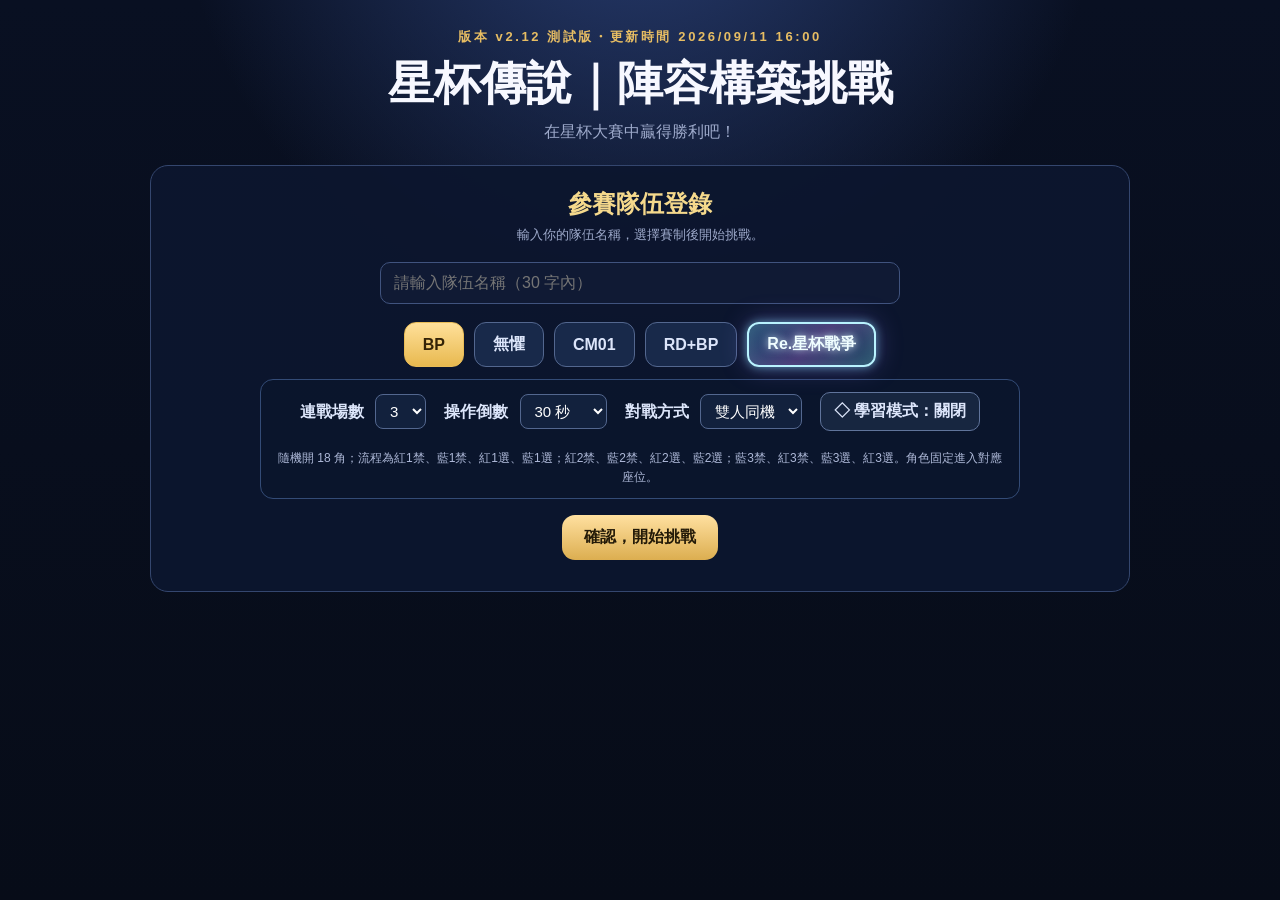
==== commit c61f374f: "Add Re Cup chibi result display (index.html)" ====
--- a/index.html
+++ b/index.html
@@ -423,7 +423,7 @@
 </style>
 </head>
 <body><div class="app">
-<header><div class="eyebrow">版本 v2.12 測試版・更新時間 2026/09/11 10:57</div><h1>星杯傳說｜陣容構築挑戰</h1><p>在星杯大賽中贏得勝利吧！</p></header>
+<header><div class="eyebrow">版本 v2.12 測試版・更新時間 2026/09/11 16:00</div><h1>星杯傳說｜陣容構築挑戰</h1><p>在星杯大賽中贏得勝利吧！</p></header>
 
 <section id="profilePanel" class="profile-panel">
   <h2>參賽隊伍登錄</h2>
@@ -2082,8 +2082,8 @@
 }
 
 </script>
-<link rel="stylesheet" href="modes.css?v=2.12-test3">
+<link rel="stylesheet" href="modes.css?v=2.12-test4">
 <script src="re_data.js?v=2.12-test1"></script>
 <script src="re_rank_data.js?v=2.12-test1"></script>
-<script src="modes.js?v=2.12-test3"></script>
+<script src="modes.js?v=2.12-test4"></script>
 <div id="iosSaveOverlay"><div class="ios-tip">圖片已產生<br>請長按下方圖片，選擇「儲存到照片」或分享</div><img id="iosSaveImage" alt="結算圖片"><button type="button" onclick="document.getElementById('iosSaveOverlay').classList.remove('show')">關閉</button></div></body></html>
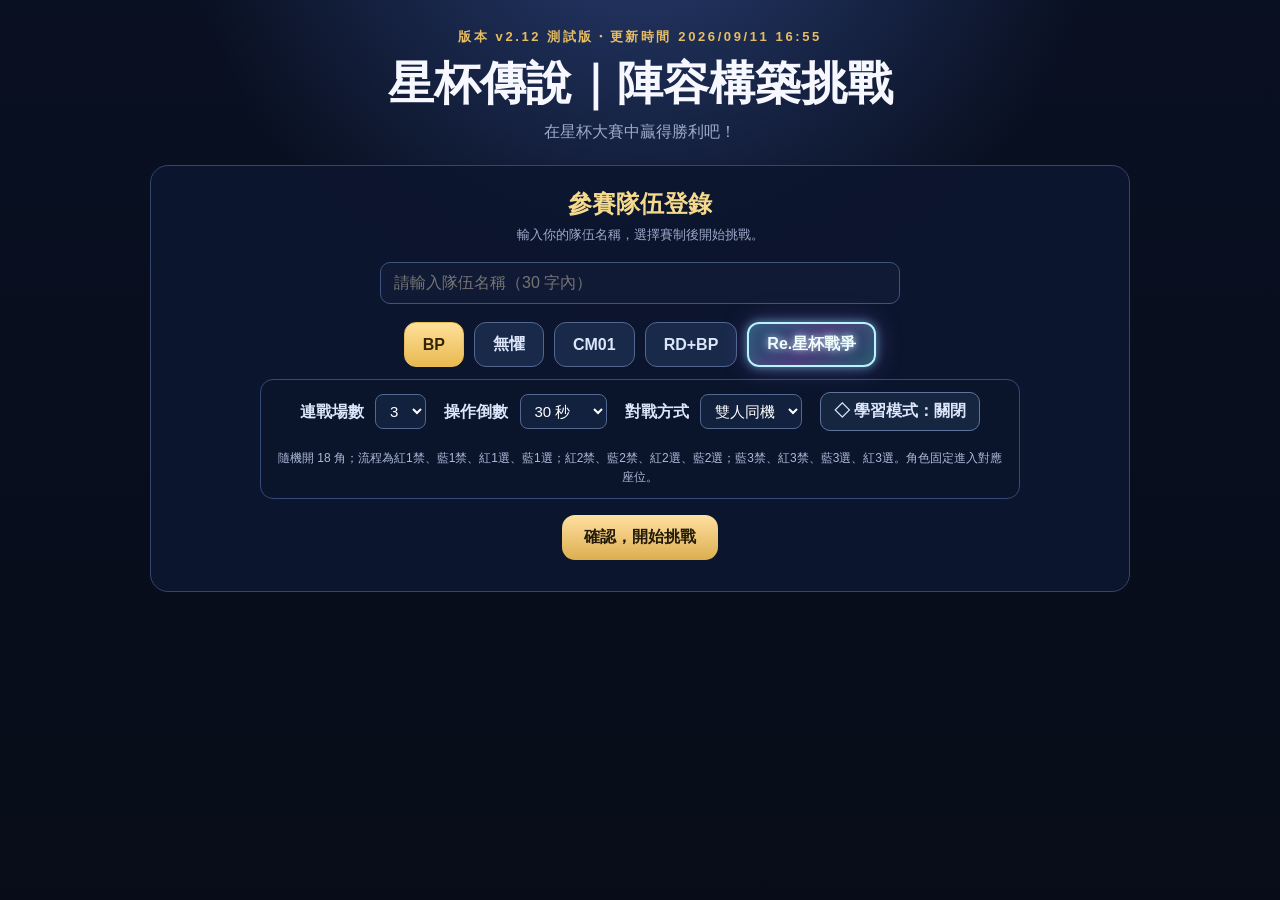
==== commit 45817472: "Update result image preview and cache version" ====
--- a/index.html
+++ b/index.html
@@ -423,7 +423,7 @@
 </style>
 </head>
 <body><div class="app">
-<header><div class="eyebrow">版本 v2.12 測試版・更新時間 2026/09/11 16:00</div><h1>星杯傳說｜陣容構築挑戰</h1><p>在星杯大賽中贏得勝利吧！</p></header>
+<header><div class="eyebrow">版本 v2.12 測試版・更新時間 2026/09/11 16:55</div><h1>星杯傳說｜陣容構築挑戰</h1><p>在星杯大賽中贏得勝利吧！</p></header>
 
 <section id="profilePanel" class="profile-panel">
   <h2>參賽隊伍登錄</h2>
@@ -2082,8 +2082,8 @@
 }
 
 </script>
-<link rel="stylesheet" href="modes.css?v=2.12-test4">
+<link rel="stylesheet" href="modes.css?v=2.12-test5">
 <script src="re_data.js?v=2.12-test1"></script>
 <script src="re_rank_data.js?v=2.12-test1"></script>
-<script src="modes.js?v=2.12-test4"></script>
-<div id="iosSaveOverlay"><div class="ios-tip">圖片已產生<br>請長按下方圖片，選擇「儲存到照片」或分享</div><img id="iosSaveImage" alt="結算圖片"><button type="button" onclick="document.getElementById('iosSaveOverlay').classList.remove('show')">關閉</button></div></body></html>
+<script src="modes.js?v=2.12-test5"></script>
+<div id="iosSaveOverlay"><div class="ios-tip">圖片已產生<br>手機請長按圖片儲存；電腦可右鍵複製或另存圖片</div><img id="iosSaveImage" alt="結算圖片"><button type="button" onclick="document.getElementById('iosSaveOverlay').classList.remove('show')">關閉</button></div></body></html>
--- a/modes.css
+++ b/modes.css
@@ -29,12 +29,14 @@
 .re-character-dialogue img,.re-neglect img{width:78px;height:78px;border-radius:50%;object-fit:cover;border:3px solid #90a9d6;flex:0 0 auto}.re-character-dialogue.diamond img{border-color:#baf2ff;box-shadow:0 0 18px #8bdfff}.re-dialogue-copy{position:relative;display:flex;width:fit-content;min-width:260px;max-width:560px;min-height:82px;flex:0 1 auto;flex-direction:column;padding-bottom:18px}.re-character-dialogue b,.re-neglect b{color:#ffe39a;font-size:17px}.re-character-dialogue p,.re-neglect p{margin:7px 0 0;color:#f1f5ff;line-height:1.6}.re-quote-by{position:absolute;right:0;bottom:0;color:#93a3c4;font-size:11px;font-style:normal;text-align:right}.re-round-verdict.player{color:#ffe28b}.re-round-verdict.cpu{color:#ff90a3}.re-favorite-score{display:block;color:#ffe18a;font-weight:900;margin-top:4px}
 .re-final{position:relative;text-align:center;overflow:hidden;padding:32px 20px;border-radius:20px;background:radial-gradient(circle at 50% 0,rgba(103,78,26,.28),rgba(12,22,43,.96) 58%);min-height:650px}.re-final.defeat{background:linear-gradient(180deg,#101a30,#080f20)}
 .re-cup{width:min(190px,42vw);height:190px;object-fit:contain;filter:drop-shadow(0 0 26px rgba(255,206,69,.58));animation:reCupFloat 2.1s ease-in-out infinite}.re-final-title{font-size:clamp(27px,5vw,46px);font-weight:1000;color:#ffe18a;text-shadow:0 0 26px rgba(255,205,61,.45);margin:8px 0 18px}.re-record{font-size:22px;font-weight:900;color:#fff0bb;margin:20px 0}
+.re-trophy-scene,.re-rank-scene{position:relative;display:flex;align-items:flex-end;justify-content:center;gap:4px;margin:0 auto}.re-trophy-scene{animation:reCupFloat 2.1s ease-in-out infinite}.re-trophy-scene .re-cup{animation:none}.re-trophy-scene .re-chibi{width:min(180px,38vw);height:180px;object-fit:contain;filter:drop-shadow(0 8px 12px rgba(0,0,0,.45));transform-origin:center bottom;animation:reChibiArrive .75s cubic-bezier(.2,.8,.2,1) both}.re-rank-scene{align-items:center;gap:12px}.re-rank-scene .re-wheelchair{width:min(150px,34vw);height:150px;object-fit:contain;filter:drop-shadow(0 8px 12px rgba(0,0,0,.42))}.re-rank-scene .re-rank-number{margin-left:0;margin-right:0}@keyframes reChibiArrive{from{opacity:0;transform:translateX(-28px) scale(.82)}to{opacity:1;transform:translateX(0) scale(1)}}
 .re-rank-number{font-size:clamp(48px,9vw,82px);font-weight:1000;color:#ffe18a;text-shadow:0 0 25px rgba(240,199,91,.33);line-height:1.1;margin:20px 0}.re-rank-number small{font-size:.28em;color:#aebbd5}.re-rank-number.tier-silver{color:#dbe4f0}.re-rank-number.tier-bronze{color:#d79365}.re-rank-number.tier-wood{color:#d0a875}
 .re-congrats{position:relative;z-index:2;max-width:820px;margin:0 auto;padding:22px 28px;border-radius:20px;line-height:1.65}.re-congrats.gold{border:2px solid #e7bd54;background:linear-gradient(135deg,rgba(98,68,16,.45),rgba(35,28,17,.88));box-shadow:0 0 30px rgba(238,189,65,.25),inset 0 0 24px rgba(255,220,105,.08)}.re-congrats.diamond{display:flex;align-items:center;text-align:left;gap:20px;border:2px solid #acf0ff;background:linear-gradient(135deg,rgba(77,185,225,.20),rgba(144,92,210,.20),rgba(18,30,57,.95));box-shadow:0 0 38px rgba(107,225,255,.35),0 0 24px rgba(188,126,255,.20),inset 0 0 26px rgba(211,249,255,.09)}.re-congrats.diamond img{width:96px;height:96px;border-radius:50%;object-fit:cover;border:4px solid #baf2ff;box-shadow:0 0 22px #8bdfff;flex:0 0 auto}.re-congrats b{display:block;color:#fff0a9;font-size:clamp(19px,3vw,28px)}.re-congrats p{margin:7px 0 0;color:#f2f6ff}
 .re-neglect{max-width:720px;margin:18px auto;display:flex;align-items:center;gap:16px;text-align:left;padding:15px 20px;border:1px solid #8c6f9f;border-radius:17px;background:rgba(42,28,57,.84)}.re-neglect img{border-color:#c6a1dc}.re-rank-ending{max-width:790px;margin:14px auto;padding:20px 24px;border-radius:17px;font-size:clamp(16px,2.2vw,22px);line-height:1.7}.re-rank-ending.gold{border:3px solid #e8c55f;background:linear-gradient(135deg,#5a4017,#231b10);color:#fff0b2}.re-rank-ending.silver{border:3px solid #c9d1df;background:linear-gradient(135deg,#38465a,#182131);color:#f2f6ff}.re-rank-ending.bronze{border:3px solid #b96f46;background:linear-gradient(135deg,#54311f,#201510);color:#f4d2bd}.re-rank-ending.wood{border:8px ridge #9a6537;background:linear-gradient(90deg,#4b2c16,#6b4324,#4b2c16);color:#ffe2ba}.re-rank-ending.last{color:#ffd16e;font-weight:900}.re-save-btn{border-color:#77dff2;box-shadow:0 0 16px rgba(119,223,242,.22)}
+.re-keywords{display:flex;flex-wrap:wrap;align-items:center;justify-content:center;gap:5px;margin-top:8px}.re-keyword{display:inline-flex;align-items:center;gap:5px;padding:4px 7px;border:1px solid var(--kw-border);border-radius:6px;background:var(--kw-bg);color:var(--kw-text);box-shadow:inset 0 0 9px rgba(255,255,255,.06);font-size:10px;line-height:1.25}.re-keyword b{font-size:10px;color:inherit;white-space:nowrap}.re-keyword small{font-size:9px;color:inherit;opacity:.88}.re-history td .re-keywords{max-width:150px;margin:5px auto 0}.re-history td .re-keyword{padding:3px 5px}.re-history td .re-keyword b{font-size:8px}
 .re-confetti{position:absolute;inset:0;pointer-events:none;overflow:hidden}.re-confetti i{position:absolute;left:var(--x);top:-8%;width:9px;height:22px;background:hsl(calc(var(--i)*31),85%,65%);animation:reConfetti 4s linear infinite;animation-delay:var(--d);transform:rotate(calc(var(--i)*17deg))}
 @keyframes reCupFloat{50%{transform:translateY(-8px)}}@keyframes reConfetti{to{top:110%;transform:rotate(720deg)}}
-@media(max-width:600px){.re-story-page{padding:5vh 3vw}.re-story-box{padding:28px 22px 70px;min-height:360px}.re-story-text{line-height:1.72}.re-story-text>div{min-height:1.72em}.re-congrats.diamond,.re-character-dialogue,.re-neglect{align-items:center;gap:11px}.re-congrats.diamond img,.re-character-dialogue img,.re-neglect img{width:64px;height:64px}.re-final{padding:24px 8px}.re-congrats{padding:17px 14px}}
+@media(max-width:600px){.re-story-page{padding:5vh 3vw}.re-story-box{padding:28px 22px 70px;min-height:360px}.re-story-text{line-height:1.72}.re-story-text>div{min-height:1.72em}.re-congrats.diamond,.re-character-dialogue,.re-neglect{align-items:center;gap:11px}.re-congrats.diamond img,.re-character-dialogue img,.re-neglect img{width:64px;height:64px}.re-final{padding:24px 8px}.re-congrats{padding:17px 14px}.re-trophy-scene .re-chibi{height:125px}.re-trophy-scene .re-cup{height:140px}.re-rank-scene .re-wheelchair{width:105px;height:105px}.re-rank-scene{gap:2px}}
 
 .re-center-opponent{display:flex;align-items:center;justify-content:center;gap:12px}.re-center-opponent img{width:66px;height:66px;border-radius:50%;object-fit:cover;border:3px solid currentColor}.re-center-opponent span{display:flex;flex-direction:column;text-align:left;min-width:0}.re-center-opponent small{font-size:10px!important;margin:0!important;color:#8798bd!important}.re-center-opponent b{font-size:clamp(21px,3vw,34px);line-height:1.15;white-space:nowrap;overflow:hidden;text-overflow:ellipsis;max-width:205px}.re-center-opponent.red{color:#ff8fa2}.re-center-opponent.blue{color:#80baff}.re-lineup-wrap.mine img{border-color:#f1ca62!important;box-shadow:0 0 9px rgba(241,202,98,.42)}.re-lineup-team{margin-top:5px;color:#dfe7f8;font-size:11px;font-weight:900}.re-history .re-win{color:#ffe18a;font-size:18px;font-weight:1000}.re-history .re-loss{color:#ff91a3;font-size:18px;font-weight:1000}.vs-card.enemy-history-locked{filter:grayscale(1) brightness(.48);opacity:.5}.vs-card.pending-seat{border-color:#f1ca62;box-shadow:0 0 0 2px rgba(241,202,98,.25),0 0 18px rgba(241,202,98,.2);opacity:1!important;filter:none!important}.vs-place-hint{display:block;min-height:24px;margin-top:4px;color:#ffe08a;font-size:9px;line-height:1.25}.vs-card:not(.pending-seat) .vs-place-hint{display:none}
 
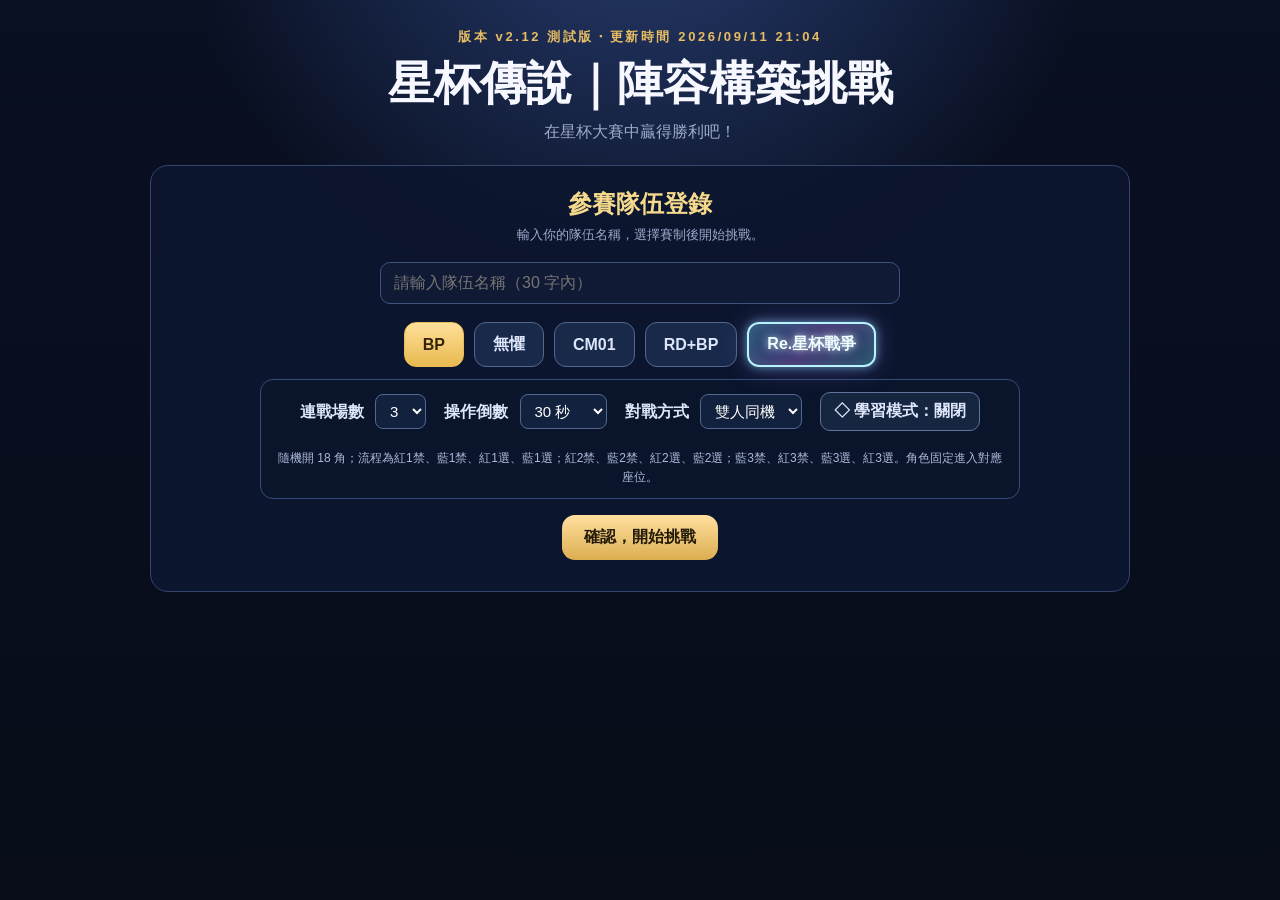
==== commit 444deb2f: "補上手機圖片預覽介面與更新時間" ====
--- a/index.html
+++ b/index.html
@@ -417,13 +417,13 @@
 <style id="ios-save-style">
 #iosSaveOverlay{position:fixed;inset:0;background:rgba(4,8,18,.94);z-index:99999;display:none;align-items:center;justify-content:center;flex-direction:column;padding:18px;box-sizing:border-box}
 #iosSaveOverlay.show{display:flex}
-#iosSaveOverlay img{max-width:96vw;max-height:78vh;object-fit:contain;border-radius:12px;box-shadow:0 8px 40px rgba(0,0,0,.45)}
+#iosSaveOverlay img{display:block;max-width:96vw;max-height:72vh;object-fit:contain;border-radius:12px;box-shadow:0 8px 40px rgba(0,0,0,.45);-webkit-touch-callout:default;user-select:auto}
 #iosSaveOverlay .ios-tip{color:#fff;text-align:center;margin:12px 0 8px;font-size:15px;line-height:1.55}
-#iosSaveOverlay button{font:inherit;padding:9px 22px;border:1px solid rgba(255,255,255,.35);border-radius:999px;background:#17213a;color:#fff}
+#iosSaveOverlay .ios-actions{display:flex;flex-wrap:wrap;justify-content:center;gap:10px;margin-top:12px}#iosSaveOverlay button,#iosSaveOverlay .ios-action{font:inherit;padding:9px 22px;border:1px solid rgba(255,255,255,.35);border-radius:999px;background:#17213a;color:#fff;text-decoration:none}
 </style>
 </head>
 <body><div class="app">
-<header><div class="eyebrow">版本 v2.12 測試版・更新時間 2026/09/11 16:55</div><h1>星杯傳說｜陣容構築挑戰</h1><p>在星杯大賽中贏得勝利吧！</p></header>
+<header><div class="eyebrow">版本 v2.12 測試版・更新時間 2026/09/11 21:04</div><h1>星杯傳說｜陣容構築挑戰</h1><p>在星杯大賽中贏得勝利吧！</p></header>
 
 <section id="profilePanel" class="profile-panel">
   <h2>參賽隊伍登錄</h2>
@@ -2082,8 +2082,8 @@
 }
 
 </script>
-<link rel="stylesheet" href="modes.css?v=2.12-test5">
+<link rel="stylesheet" href="modes.css?v=2.12-test6">
 <script src="re_data.js?v=2.12-test1"></script>
 <script src="re_rank_data.js?v=2.12-test1"></script>
-<script src="modes.js?v=2.12-test5"></script>
-<div id="iosSaveOverlay"><div class="ios-tip">圖片已產生<br>手機請長按圖片儲存；電腦可右鍵複製或另存圖片</div><img id="iosSaveImage" alt="結算圖片"><button type="button" onclick="document.getElementById('iosSaveOverlay').classList.remove('show')">關閉</button></div></body></html>
+<script src="modes.js?v=2.12-test6"></script>
+<div id="iosSaveOverlay"><div class="ios-tip">圖片已產生<br>可直接長按下方圖片，或先在新頁開啟後儲存</div><a id="iosSaveOpen" target="_blank" rel="noopener"><img id="iosSaveImage" alt="結算圖片"></a><div class="ios-actions"><a id="iosSaveDownload" class="ios-action">下載圖片</a><button id="iosSaveClose" type="button">關閉</button></div></div></body></html>
--- a/modes.css
+++ b/modes.css
@@ -25,8 +25,8 @@
 @keyframes reBlink{50%{opacity:0}}
 .re-draft-shell{border:2px solid rgba(159,232,255,.48);box-shadow:0 0 28px rgba(112,202,255,.14),inset 0 0 28px rgba(181,134,255,.05)}
 .re-opponent-name{display:none}.re-favorite-speaker{display:inline-flex;flex-direction:column;align-items:center;flex:0 0 auto}.re-favorite-speaker img{width:48px;height:48px;border-radius:50%;object-fit:cover;border:3px solid #f1ca66;box-shadow:0 0 15px rgba(241,202,102,.35)}.re-favorite-speaker small{font-size:9px;color:#ffe39a;margin-top:2px}.re-draft-shell .vs-turn{display:flex;align-items:center;justify-content:center;gap:13px;min-height:72px}.re-turn-words{font-size:clamp(17px,2vw,24px)}
-.re-character-dialogue{position:relative;width:fit-content;max-width:calc(100% - 32px);min-width:0;margin:18px auto;display:flex;align-items:center;gap:16px;text-align:left;padding:15px 20px;border:1px solid #6078a4;border-radius:18px;background:linear-gradient(100deg,rgba(30,48,83,.96),rgba(17,27,50,.96));box-shadow:0 8px 24px rgba(0,0,0,.25);box-sizing:border-box}.re-character-dialogue.diamond{border:2px solid #acf0ff;background:linear-gradient(135deg,rgba(77,185,225,.20),rgba(144,92,210,.20),rgba(18,30,57,.95));box-shadow:0 0 32px rgba(107,225,255,.30),0 0 20px rgba(188,126,255,.16)}
-.re-character-dialogue img,.re-neglect img{width:78px;height:78px;border-radius:50%;object-fit:cover;border:3px solid #90a9d6;flex:0 0 auto}.re-character-dialogue.diamond img{border-color:#baf2ff;box-shadow:0 0 18px #8bdfff}.re-dialogue-copy{position:relative;display:flex;width:fit-content;min-width:260px;max-width:560px;min-height:82px;flex:0 1 auto;flex-direction:column;padding-bottom:18px}.re-character-dialogue b,.re-neglect b{color:#ffe39a;font-size:17px}.re-character-dialogue p,.re-neglect p{margin:7px 0 0;color:#f1f5ff;line-height:1.6}.re-quote-by{position:absolute;right:0;bottom:0;color:#93a3c4;font-size:11px;font-style:normal;text-align:right}.re-round-verdict.player{color:#ffe28b}.re-round-verdict.cpu{color:#ff90a3}.re-favorite-score{display:block;color:#ffe18a;font-weight:900;margin-top:4px}
+.re-character-dialogue{position:relative;width:fit-content;max-width:calc(100% - 32px);min-width:0;margin:18px auto;display:flex;align-items:center;justify-content:center;gap:16px;text-align:center;padding:15px 20px;border:1px solid #6078a4;border-radius:18px;background:linear-gradient(100deg,rgba(30,48,83,.96),rgba(17,27,50,.96));box-shadow:0 8px 24px rgba(0,0,0,.25);box-sizing:border-box}.re-character-dialogue.diamond{border:2px solid #acf0ff;background:linear-gradient(135deg,rgba(77,185,225,.20),rgba(144,92,210,.20),rgba(18,30,57,.95));box-shadow:0 0 32px rgba(107,225,255,.30),0 0 20px rgba(188,126,255,.16)}
+.re-character-dialogue img,.re-neglect img{width:78px;height:78px;border-radius:50%;object-fit:cover;border:3px solid #90a9d6;flex:0 0 auto}.re-character-dialogue.diamond img{border-color:#baf2ff;box-shadow:0 0 18px #8bdfff}.re-dialogue-copy{position:relative;display:flex;width:fit-content;min-width:260px;max-width:560px;min-height:82px;flex:0 1 auto;flex-direction:column;align-items:center;justify-content:center;padding-bottom:18px;text-align:center}.re-character-dialogue b,.re-neglect b{color:#ffe39a;font-size:17px}.re-character-dialogue p,.re-neglect p{margin:7px 0 0;color:#f1f5ff;line-height:1.6;text-align:center}.re-quote-by{position:absolute;right:0;bottom:0;width:100%;color:#93a3c4;font-size:11px;font-style:normal;text-align:right}.re-round-verdict.player{color:#ffe28b}.re-round-verdict.cpu{color:#ff90a3}.re-favorite-score{display:block;color:#ffe18a;font-weight:900;margin-top:4px}
 .re-final{position:relative;text-align:center;overflow:hidden;padding:32px 20px;border-radius:20px;background:radial-gradient(circle at 50% 0,rgba(103,78,26,.28),rgba(12,22,43,.96) 58%);min-height:650px}.re-final.defeat{background:linear-gradient(180deg,#101a30,#080f20)}
 .re-cup{width:min(190px,42vw);height:190px;object-fit:contain;filter:drop-shadow(0 0 26px rgba(255,206,69,.58));animation:reCupFloat 2.1s ease-in-out infinite}.re-final-title{font-size:clamp(27px,5vw,46px);font-weight:1000;color:#ffe18a;text-shadow:0 0 26px rgba(255,205,61,.45);margin:8px 0 18px}.re-record{font-size:22px;font-weight:900;color:#fff0bb;margin:20px 0}
 .re-trophy-scene,.re-rank-scene{position:relative;display:flex;align-items:flex-end;justify-content:center;gap:4px;margin:0 auto}.re-trophy-scene{animation:reCupFloat 2.1s ease-in-out infinite}.re-trophy-scene .re-cup{animation:none}.re-trophy-scene .re-chibi{width:min(180px,38vw);height:180px;object-fit:contain;filter:drop-shadow(0 8px 12px rgba(0,0,0,.45));transform-origin:center bottom;animation:reChibiArrive .75s cubic-bezier(.2,.8,.2,1) both}.re-rank-scene{align-items:center;gap:12px}.re-rank-scene .re-wheelchair{width:min(150px,34vw);height:150px;object-fit:contain;filter:drop-shadow(0 8px 12px rgba(0,0,0,.42))}.re-rank-scene .re-rank-number{margin-left:0;margin-right:0}@keyframes reChibiArrive{from{opacity:0;transform:translateX(-28px) scale(.82)}to{opacity:1;transform:translateX(0) scale(1)}}
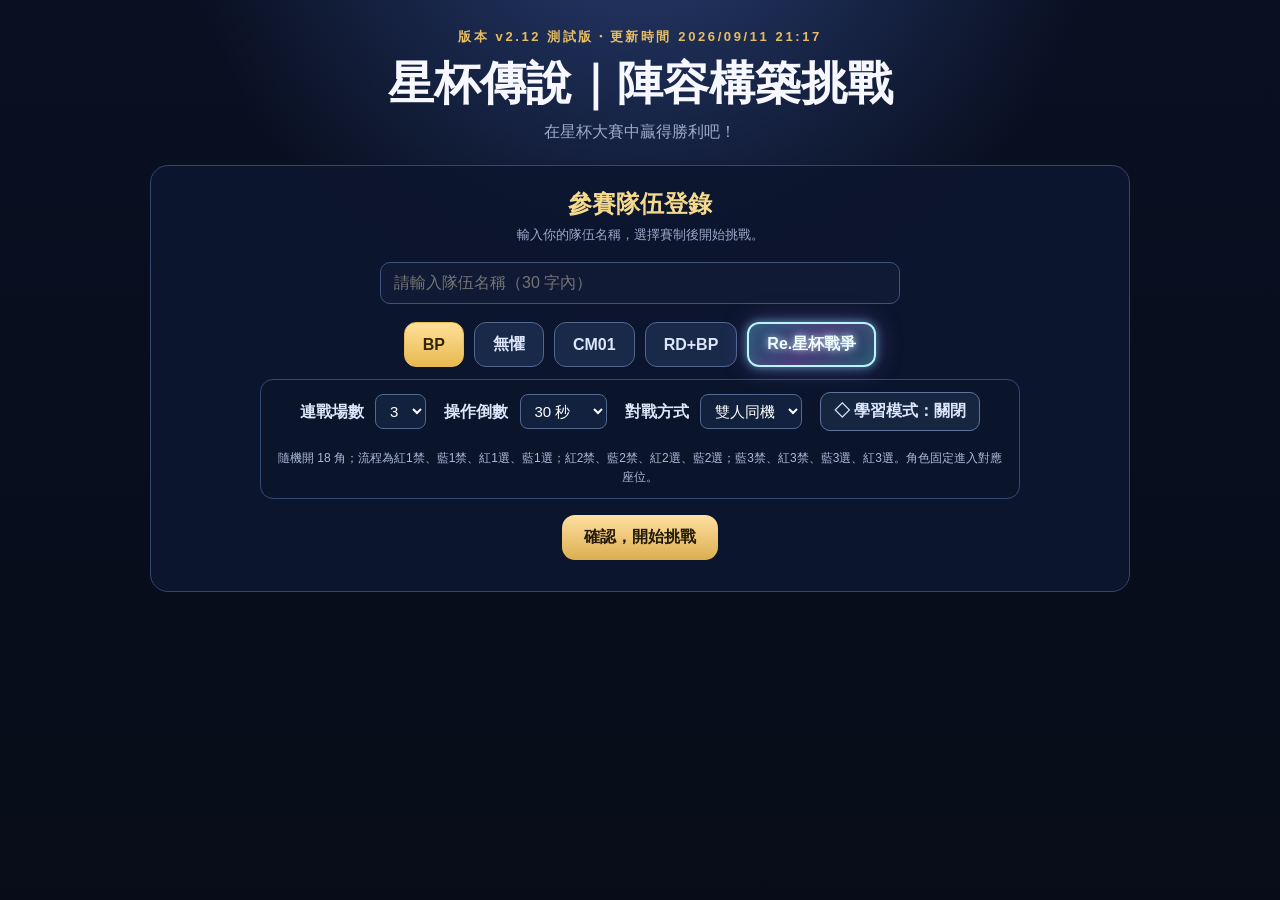
==== commit a39b7f21: "套用清理後隊伍資料並刷新快取" ====
--- a/index.html
+++ b/index.html
@@ -423,7 +423,7 @@
 </style>
 </head>
 <body><div class="app">
-<header><div class="eyebrow">版本 v2.12 測試版・更新時間 2026/09/11 21:04</div><h1>星杯傳說｜陣容構築挑戰</h1><p>在星杯大賽中贏得勝利吧！</p></header>
+<header><div class="eyebrow">版本 v2.12 測試版・更新時間 2026/09/11 21:17</div><h1>星杯傳說｜陣容構築挑戰</h1><p>在星杯大賽中贏得勝利吧！</p></header>
 
 <section id="profilePanel" class="profile-panel">
   <h2>參賽隊伍登錄</h2>
@@ -2083,7 +2083,7 @@
 
 </script>
 <link rel="stylesheet" href="modes.css?v=2.12-test6">
-<script src="re_data.js?v=2.12-test1"></script>
+<script src="re_data.js?v=2.12-test7"></script>
 <script src="re_rank_data.js?v=2.12-test1"></script>
 <script src="modes.js?v=2.12-test6"></script>
 <div id="iosSaveOverlay"><div class="ios-tip">圖片已產生<br>可直接長按下方圖片，或先在新頁開啟後儲存</div><a id="iosSaveOpen" target="_blank" rel="noopener"><img id="iosSaveImage" alt="結算圖片"></a><div class="ios-actions"><a id="iosSaveDownload" class="ios-action">下載圖片</a><button id="iosSaveClose" type="button">關閉</button></div></div></body></html>
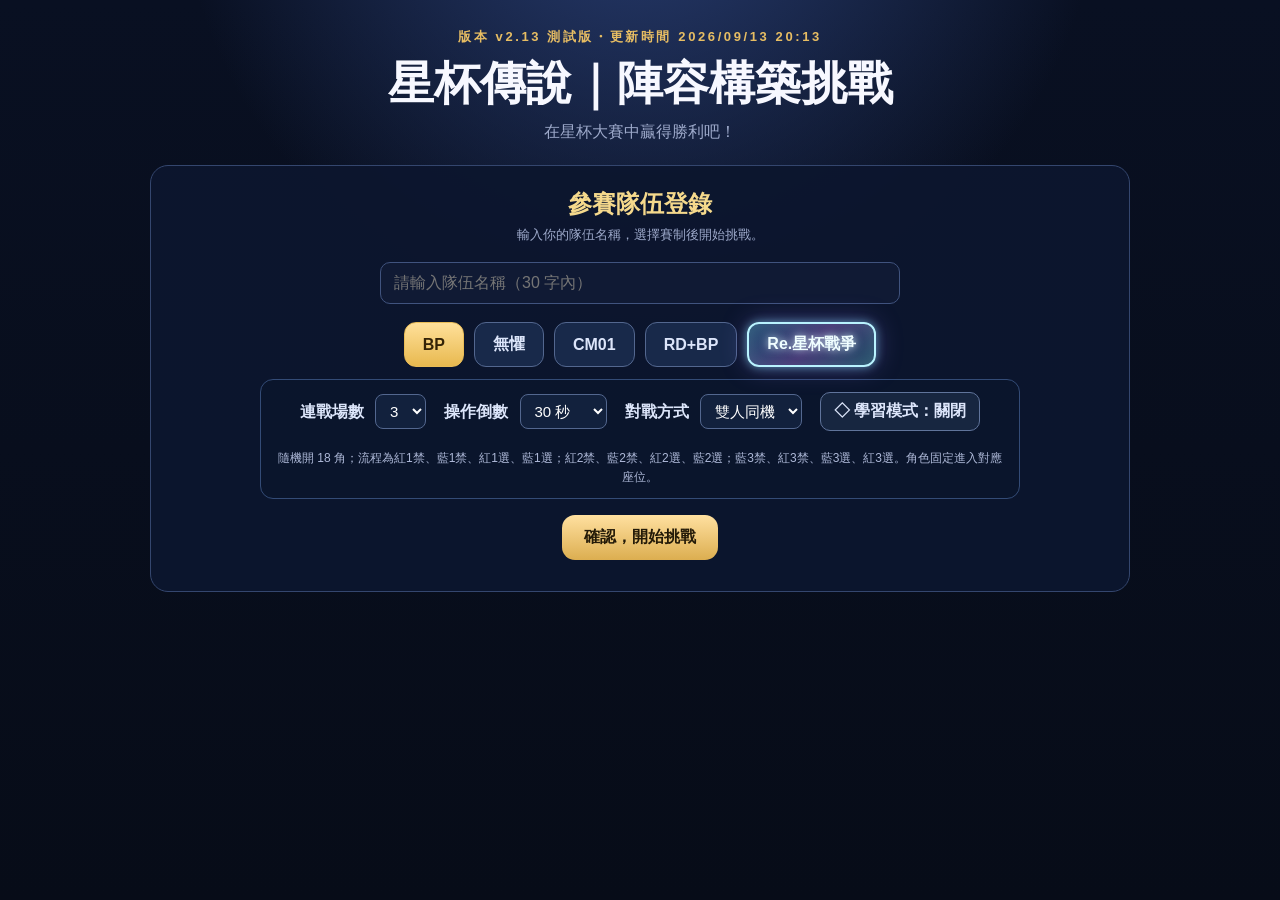
==== commit 8ed5eb58: "更新 v2.13 結局與圖片快取" ====
--- a/index.html
+++ b/index.html
@@ -423,7 +423,7 @@
 </style>
 </head>
 <body><div class="app">
-<header><div class="eyebrow">版本 v2.12 測試版・更新時間 2026/09/11 21:17</div><h1>星杯傳說｜陣容構築挑戰</h1><p>在星杯大賽中贏得勝利吧！</p></header>
+<header><div class="eyebrow">版本 v2.13 測試版・更新時間 2026/09/13 20:13</div><h1>星杯傳說｜陣容構築挑戰</h1><p>在星杯大賽中贏得勝利吧！</p></header>
 
 <section id="profilePanel" class="profile-panel">
   <h2>參賽隊伍登錄</h2>
@@ -2085,5 +2085,5 @@
 <link rel="stylesheet" href="modes.css?v=2.12-test6">
 <script src="re_data.js?v=2.12-test7"></script>
 <script src="re_rank_data.js?v=2.12-test1"></script>
-<script src="modes.js?v=2.12-test6"></script>
+<script src="modes.js?v=2.13-test1"></script>
 <div id="iosSaveOverlay"><div class="ios-tip">圖片已產生<br>可直接長按下方圖片，或先在新頁開啟後儲存</div><a id="iosSaveOpen" target="_blank" rel="noopener"><img id="iosSaveImage" alt="結算圖片"></a><div class="ios-actions"><a id="iosSaveDownload" class="ios-action">下載圖片</a><button id="iosSaveClose" type="button">關閉</button></div></div></body></html>
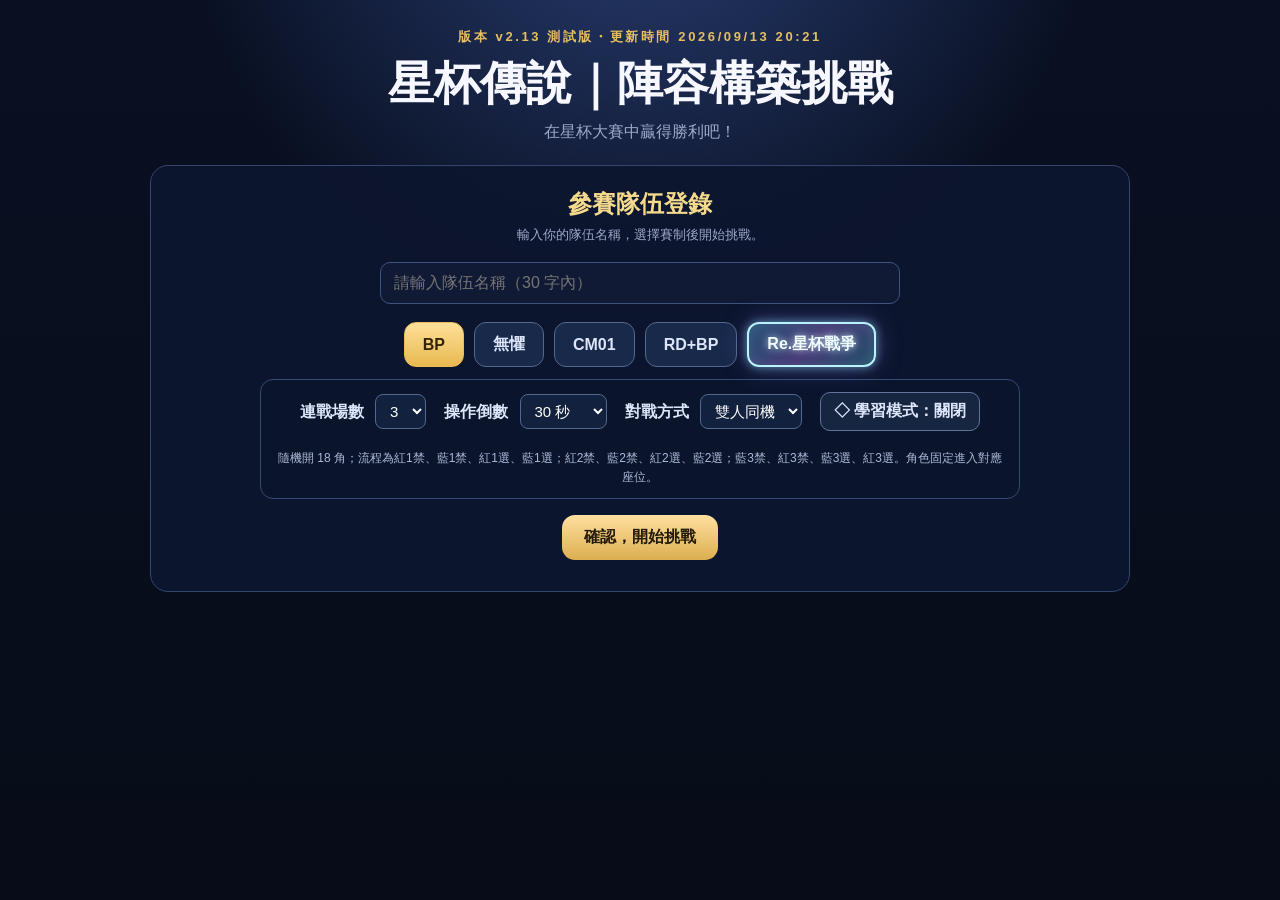
==== commit 7416c5d7: "刷新結算圖片版面快取" ====
--- a/index.html
+++ b/index.html
@@ -423,7 +423,7 @@
 </style>
 </head>
 <body><div class="app">
-<header><div class="eyebrow">版本 v2.13 測試版・更新時間 2026/09/13 20:13</div><h1>星杯傳說｜陣容構築挑戰</h1><p>在星杯大賽中贏得勝利吧！</p></header>
+<header><div class="eyebrow">版本 v2.13 測試版・更新時間 2026/09/13 20:21</div><h1>星杯傳說｜陣容構築挑戰</h1><p>在星杯大賽中贏得勝利吧！</p></header>
 
 <section id="profilePanel" class="profile-panel">
   <h2>參賽隊伍登錄</h2>
@@ -2085,5 +2085,5 @@
 <link rel="stylesheet" href="modes.css?v=2.12-test6">
 <script src="re_data.js?v=2.12-test7"></script>
 <script src="re_rank_data.js?v=2.12-test1"></script>
-<script src="modes.js?v=2.13-test1"></script>
+<script src="modes.js?v=2.13-test2"></script>
 <div id="iosSaveOverlay"><div class="ios-tip">圖片已產生<br>可直接長按下方圖片，或先在新頁開啟後儲存</div><a id="iosSaveOpen" target="_blank" rel="noopener"><img id="iosSaveImage" alt="結算圖片"></a><div class="ios-actions"><a id="iosSaveDownload" class="ios-action">下載圖片</a><button id="iosSaveClose" type="button">關閉</button></div></div></body></html>
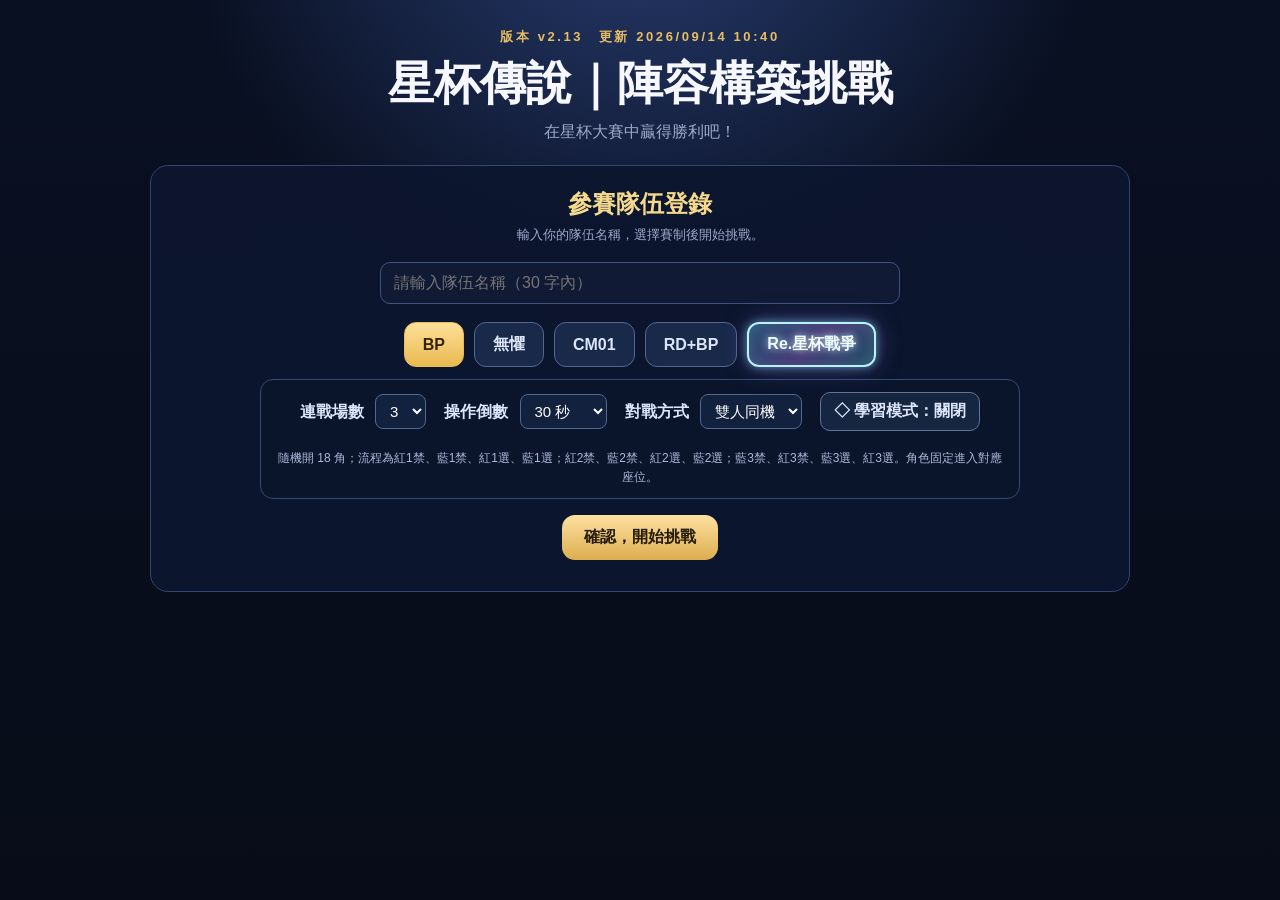
==== commit d48ce931: "更新圓桌版號與時間 2.13-test3" ====
--- a/index.html
+++ b/index.html
@@ -423,7 +423,7 @@
 </style>
 </head>
 <body><div class="app">
-<header><div class="eyebrow">版本 v2.13 測試版・更新時間 2026/09/13 20:21</div><h1>星杯傳說｜陣容構築挑戰</h1><p>在星杯大賽中贏得勝利吧！</p></header>
+<header><div class="eyebrow">版本 v2.13　更新 2026/09/14 10:40</div><h1>星杯傳說｜陣容構築挑戰</h1><p>在星杯大賽中贏得勝利吧！</p></header>
 
 <section id="profilePanel" class="profile-panel">
   <h2>參賽隊伍登錄</h2>
@@ -2085,5 +2085,5 @@
 <link rel="stylesheet" href="modes.css?v=2.12-test6">
 <script src="re_data.js?v=2.12-test7"></script>
 <script src="re_rank_data.js?v=2.12-test1"></script>
-<script src="modes.js?v=2.13-test2"></script>
+<script src="modes.js?v=2.13-test3"></script>
 <div id="iosSaveOverlay"><div class="ios-tip">圖片已產生<br>可直接長按下方圖片，或先在新頁開啟後儲存</div><a id="iosSaveOpen" target="_blank" rel="noopener"><img id="iosSaveImage" alt="結算圖片"></a><div class="ios-actions"><a id="iosSaveDownload" class="ios-action">下載圖片</a><button id="iosSaveClose" type="button">關閉</button></div></div></body></html>
